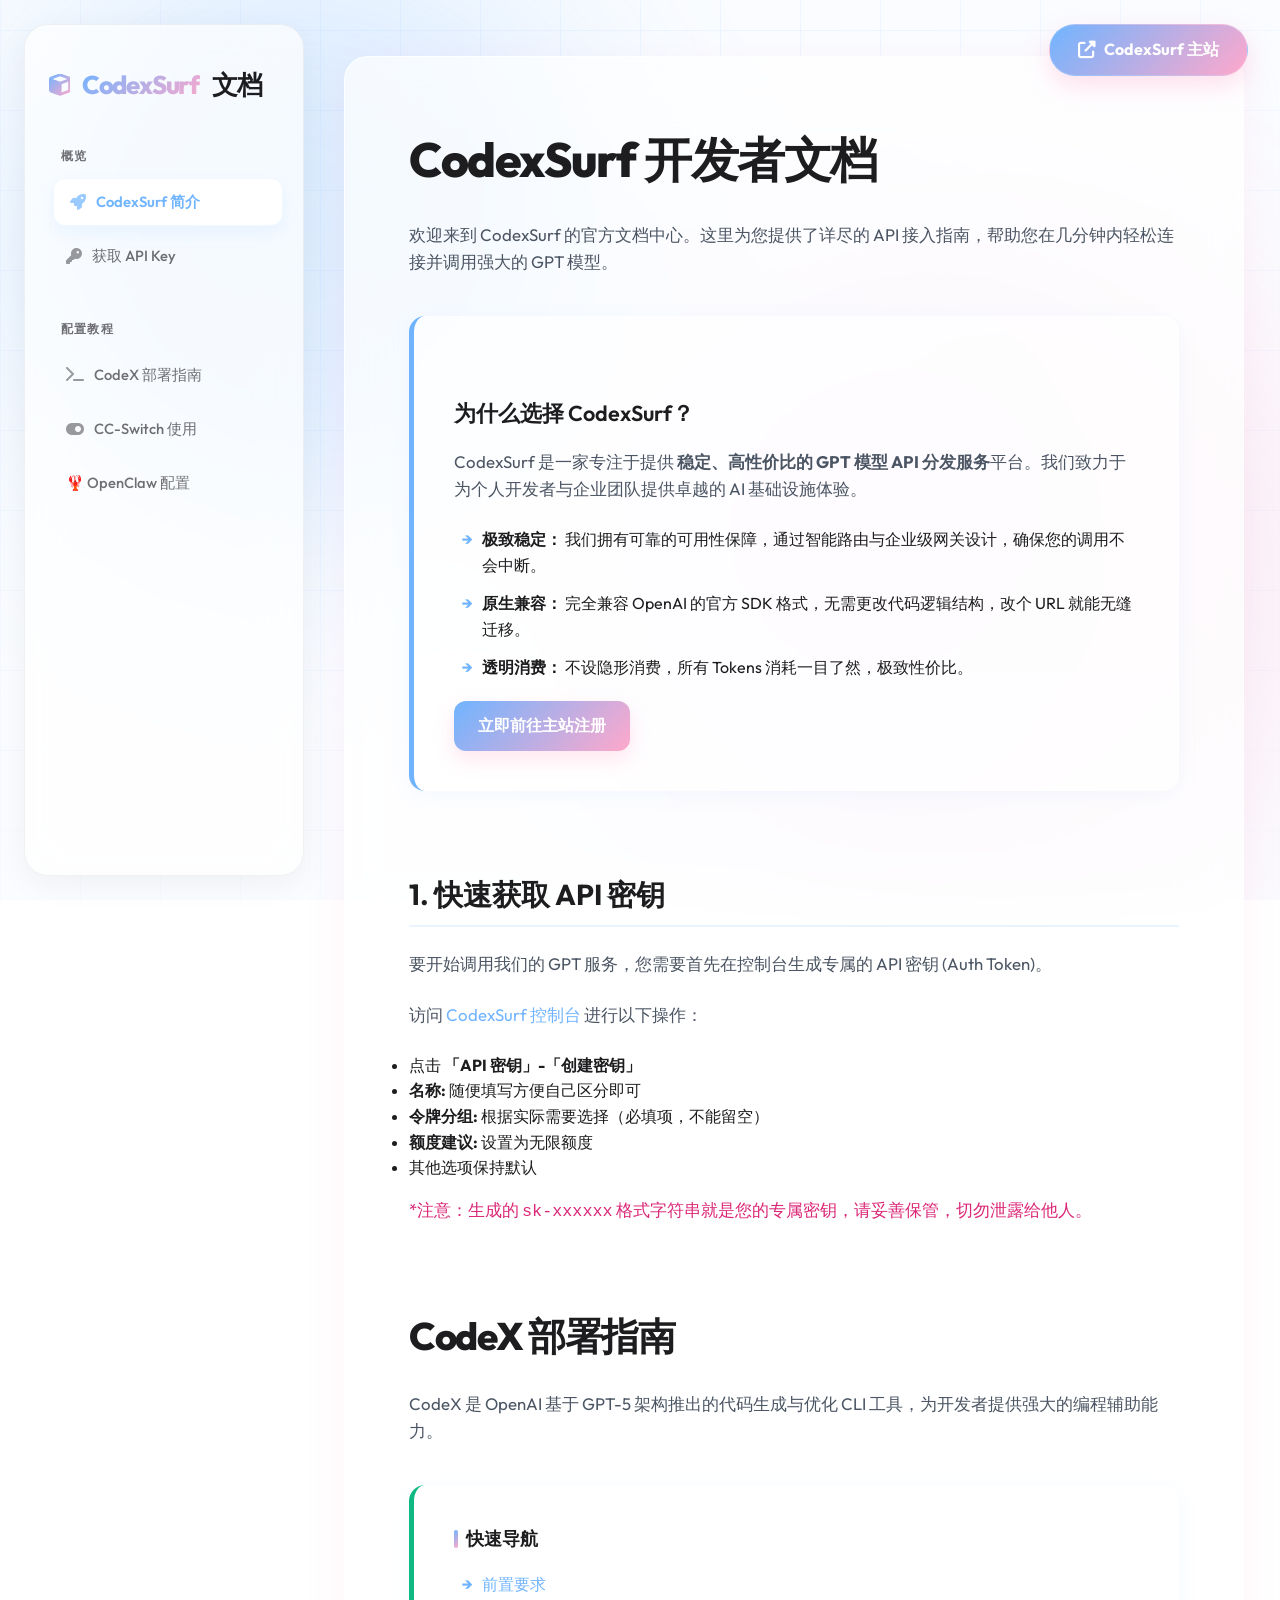
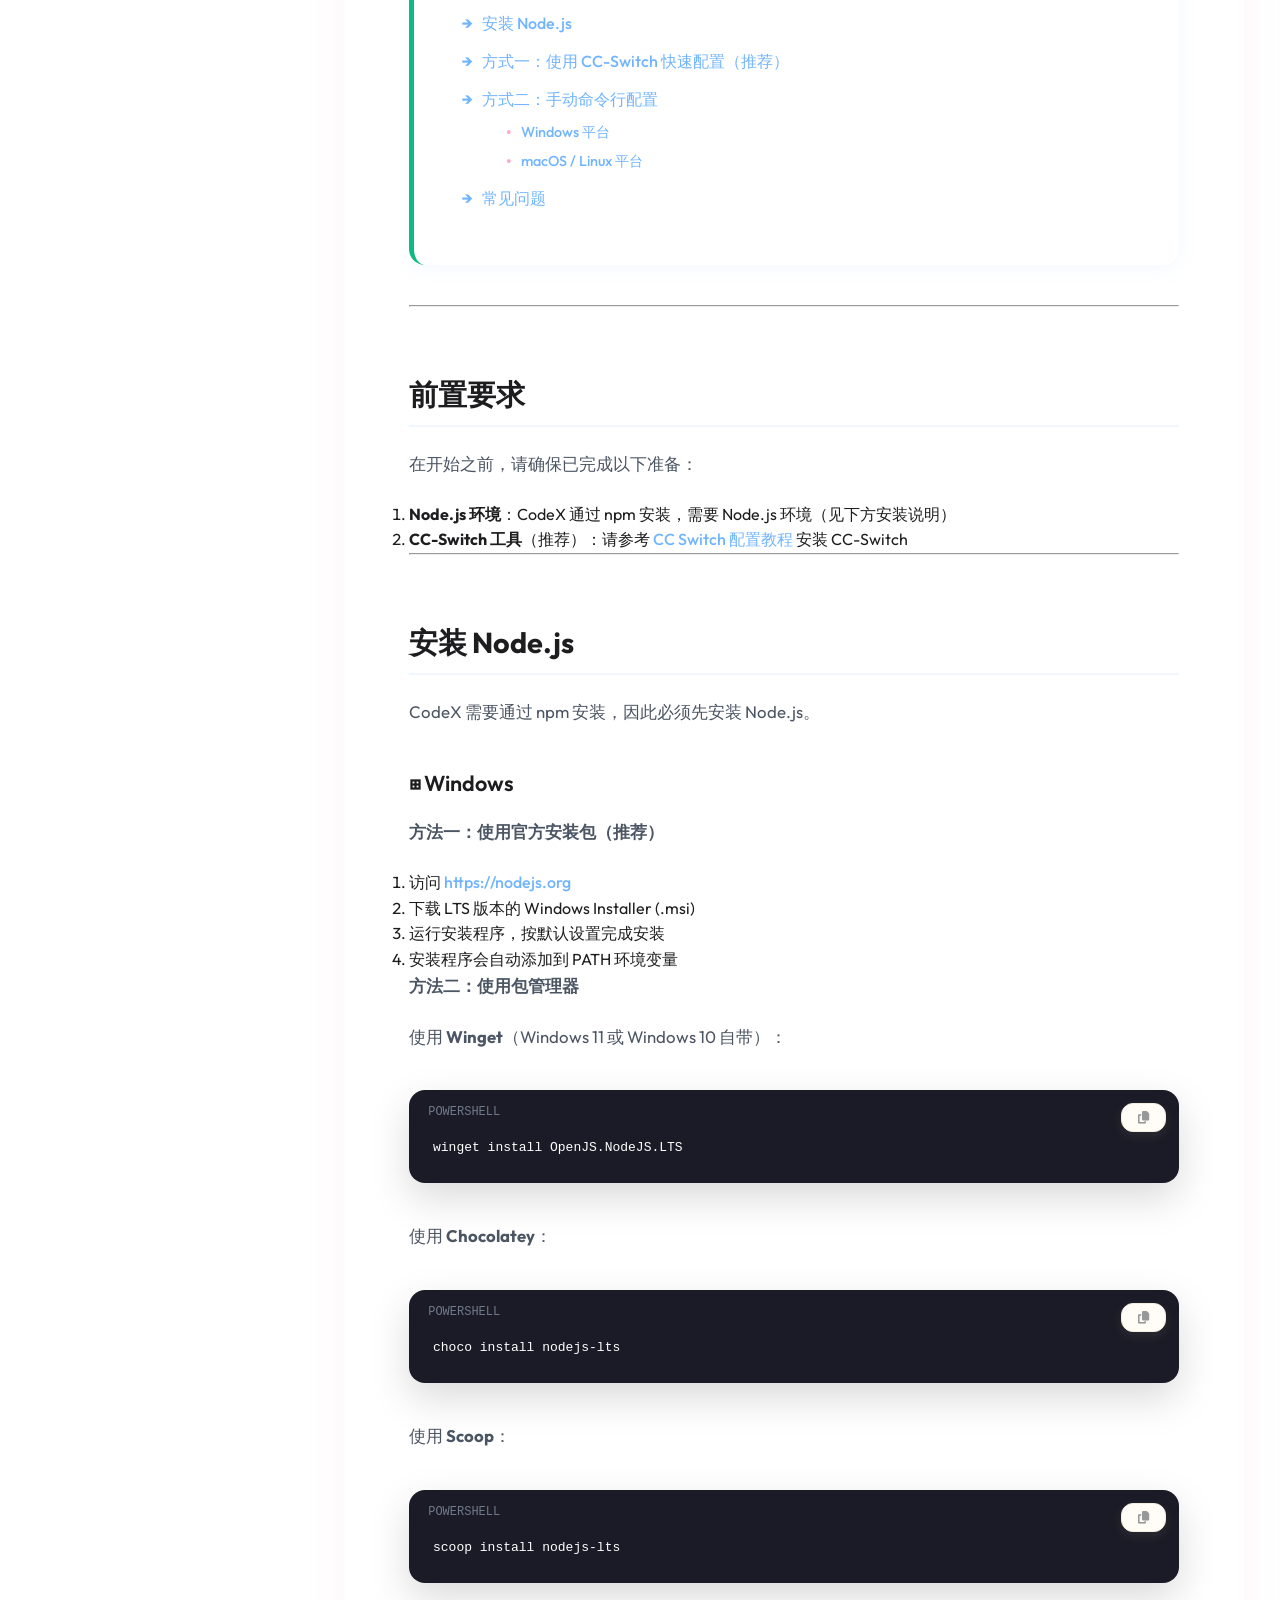
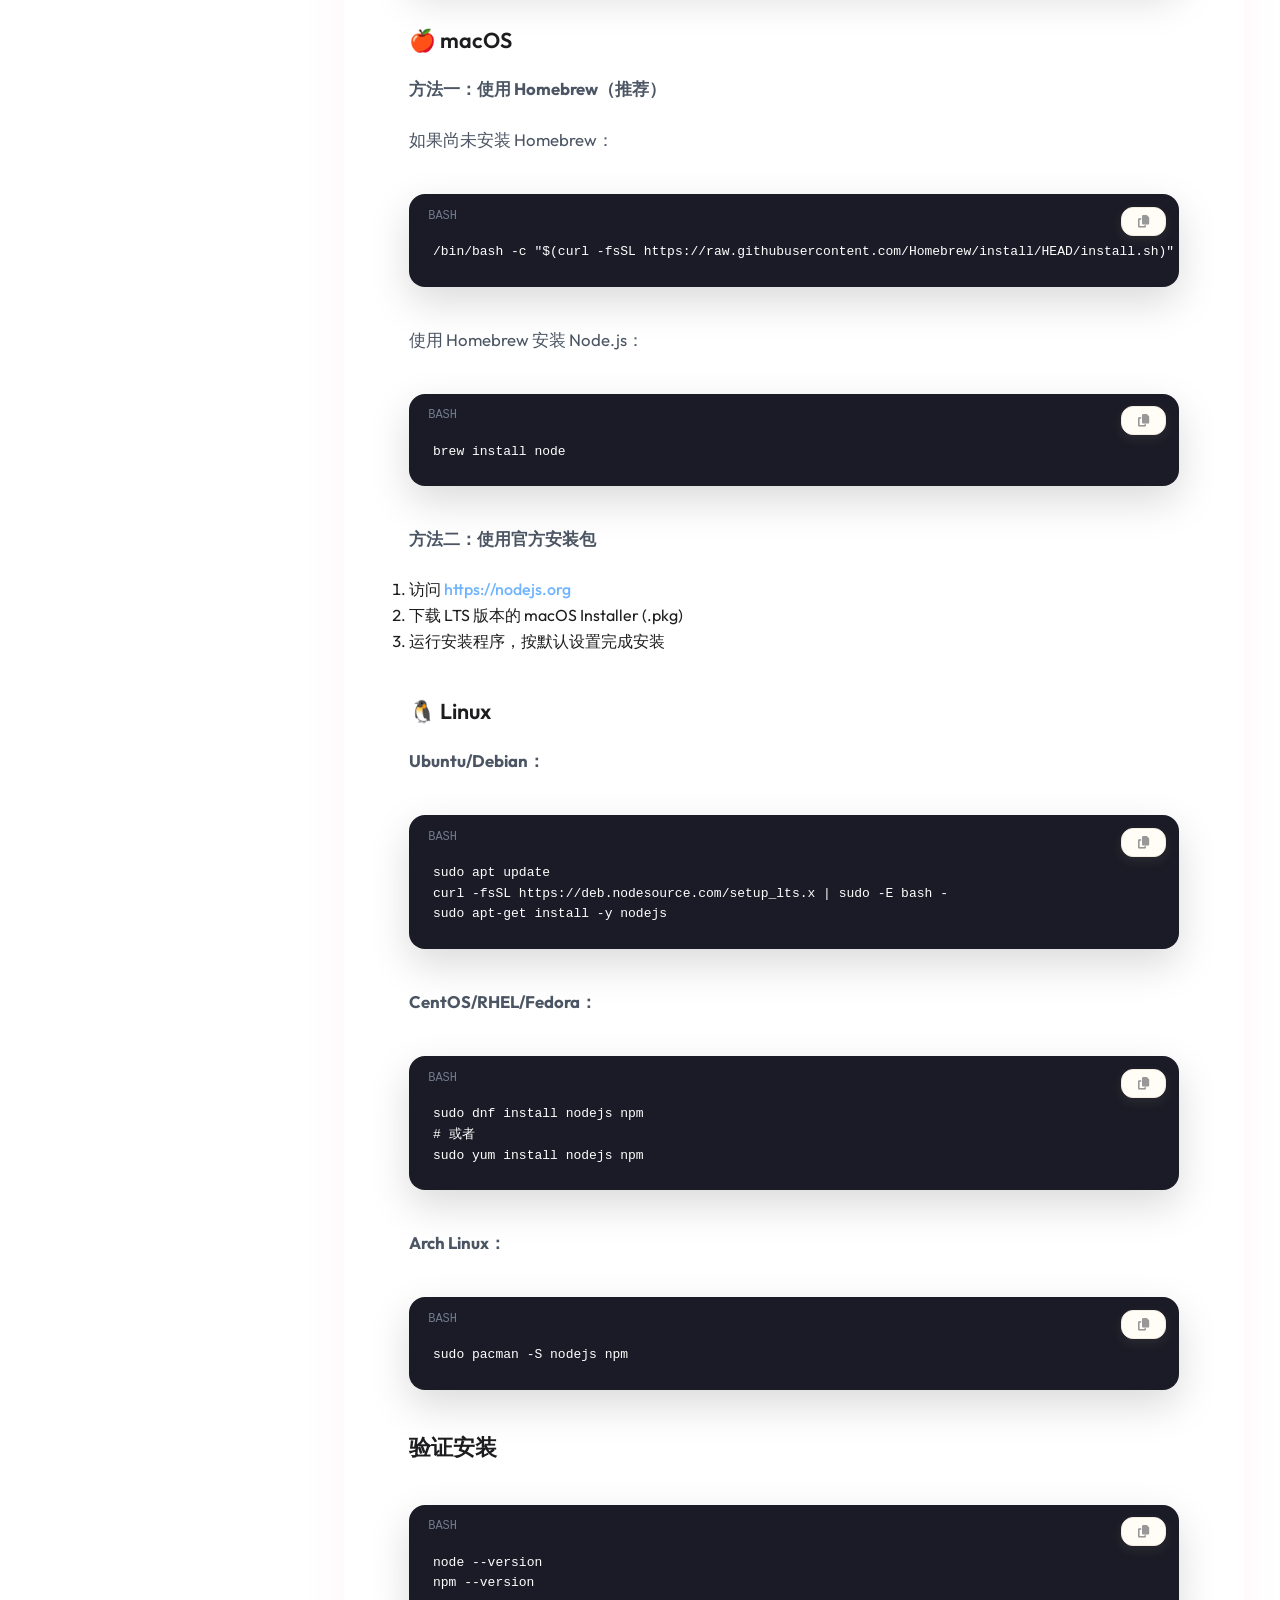
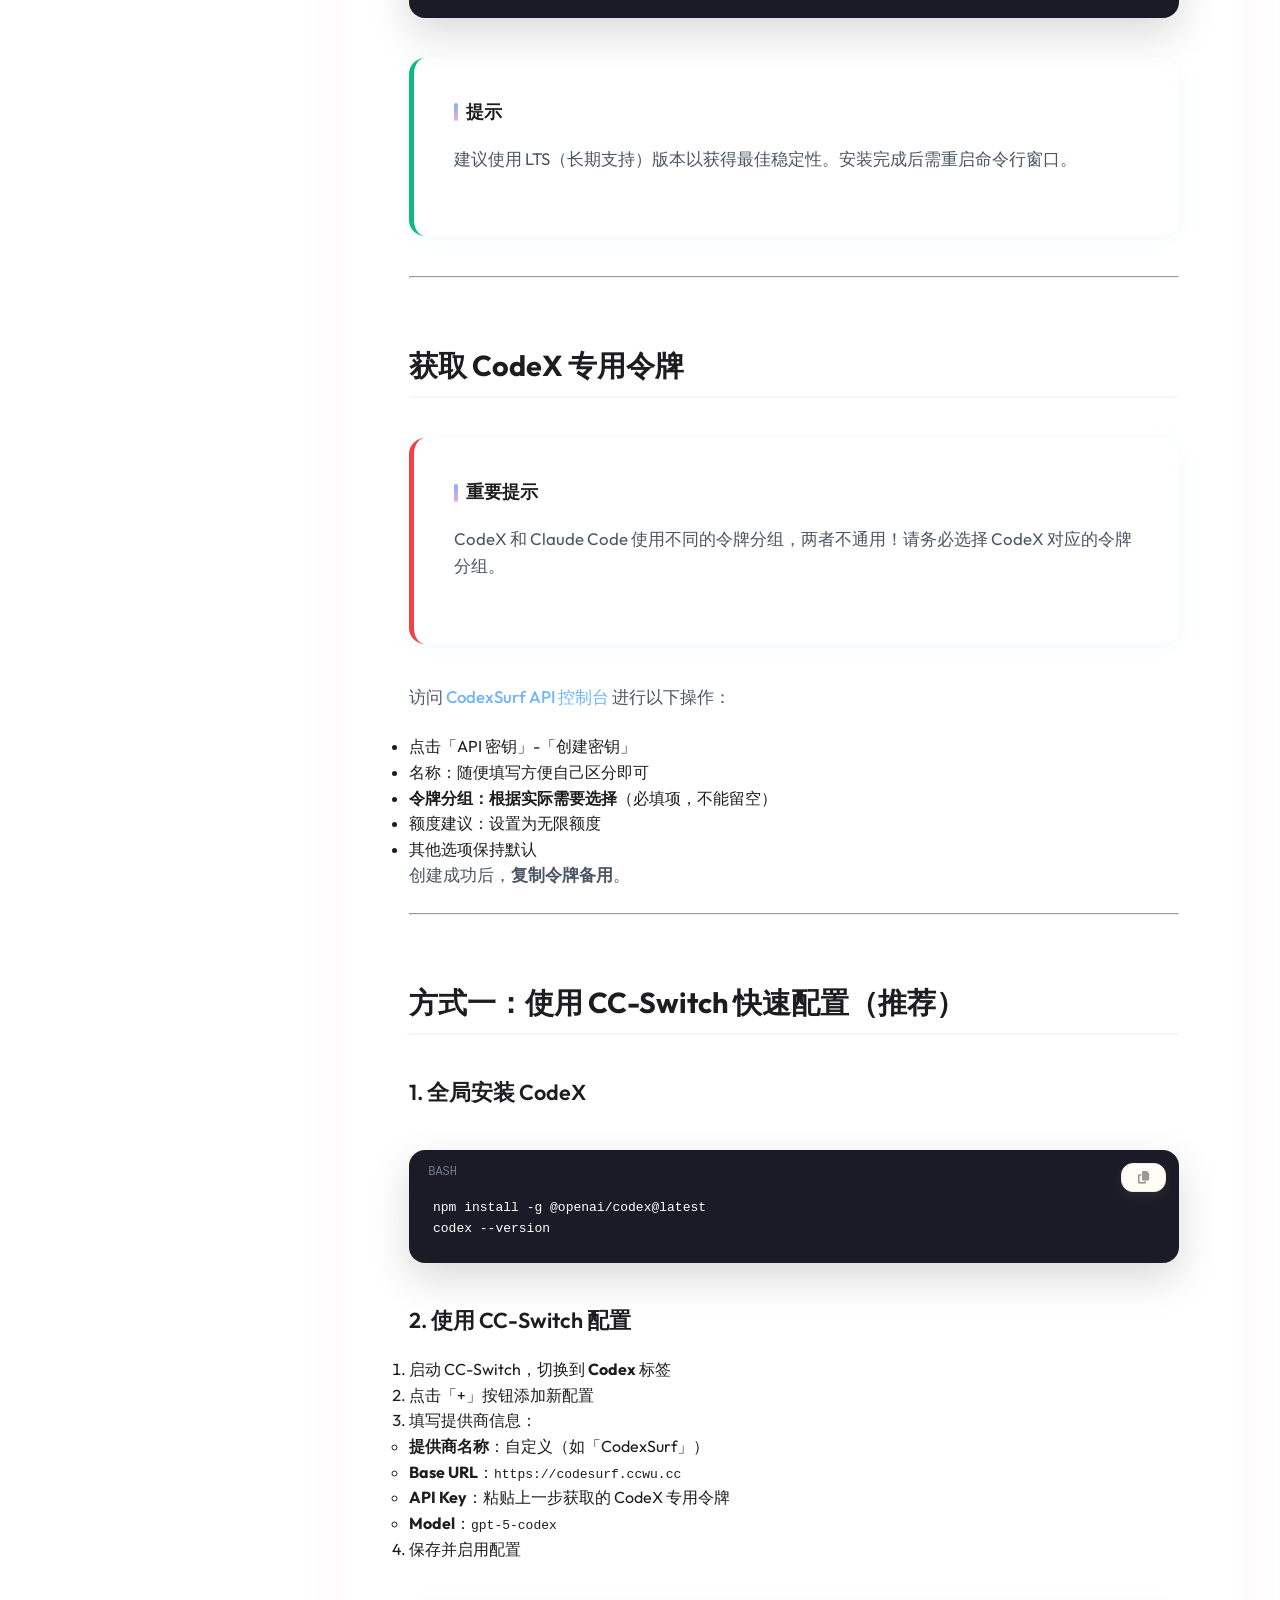
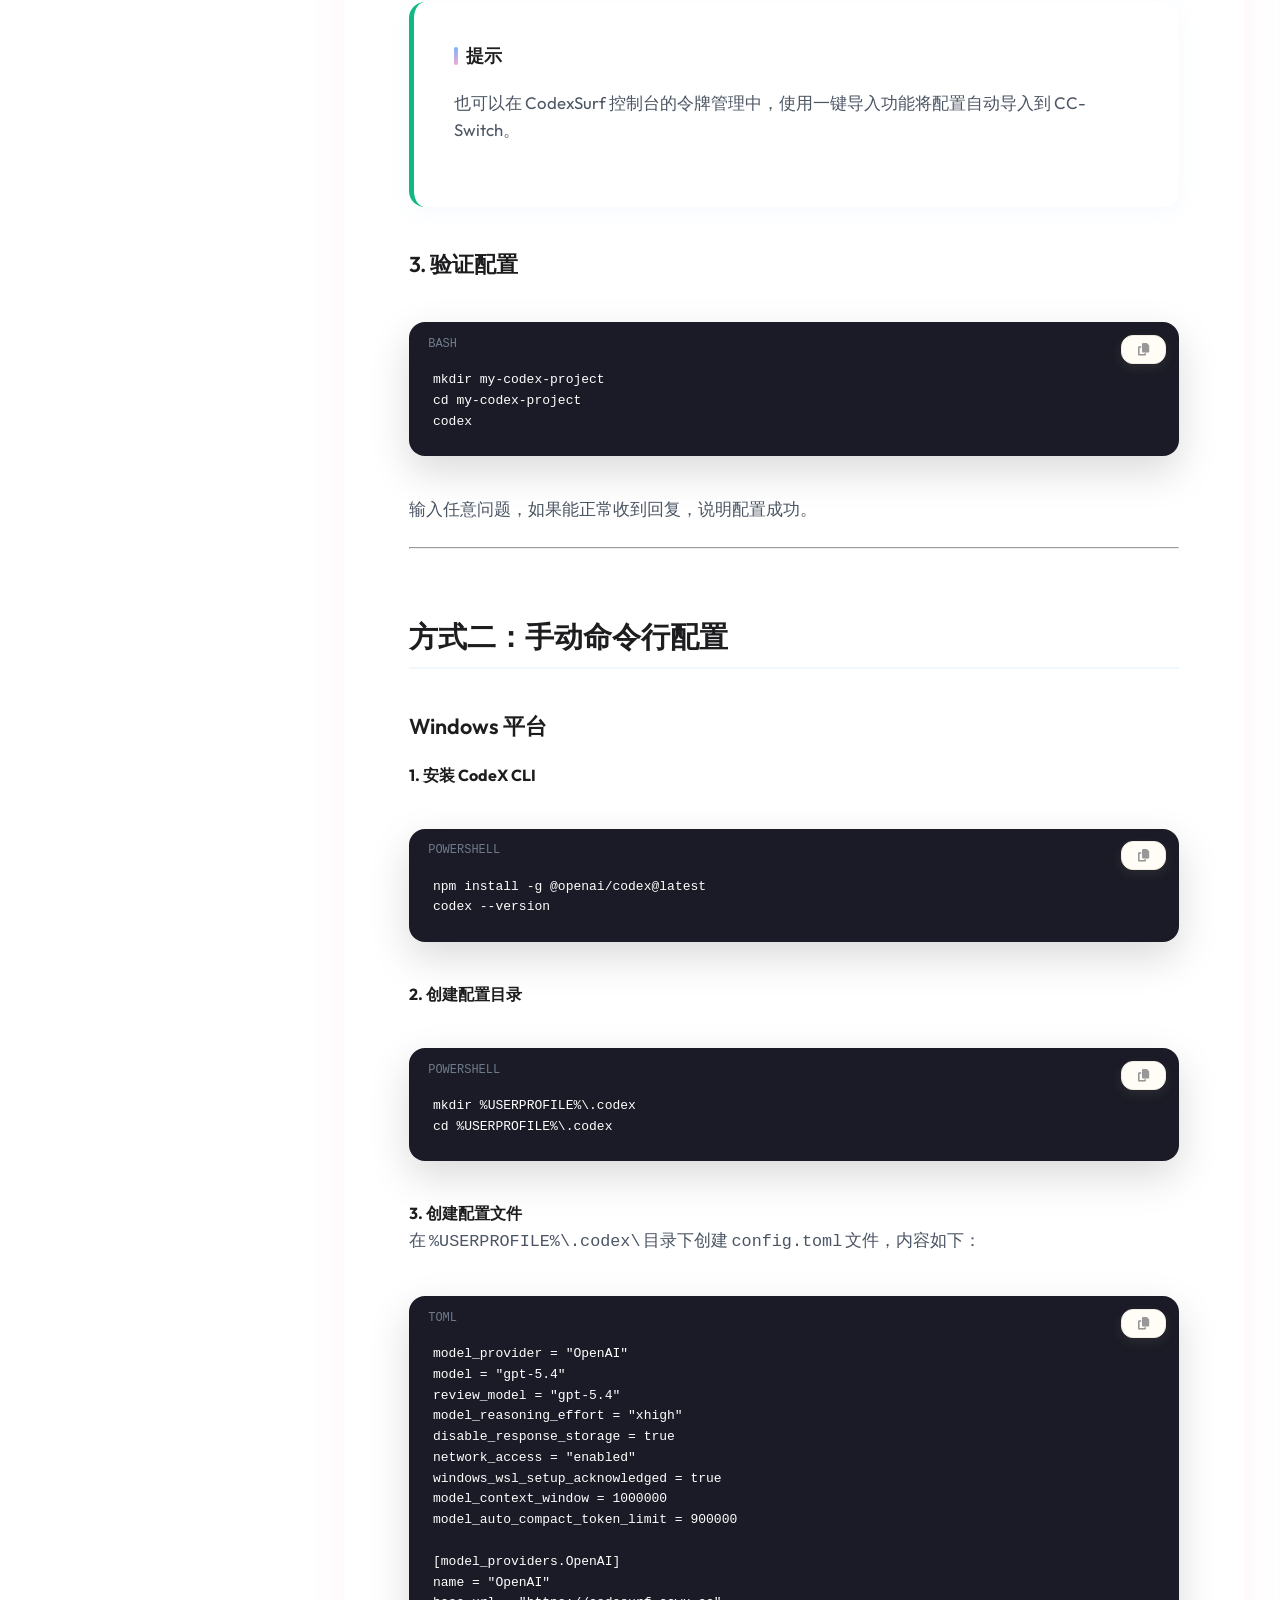
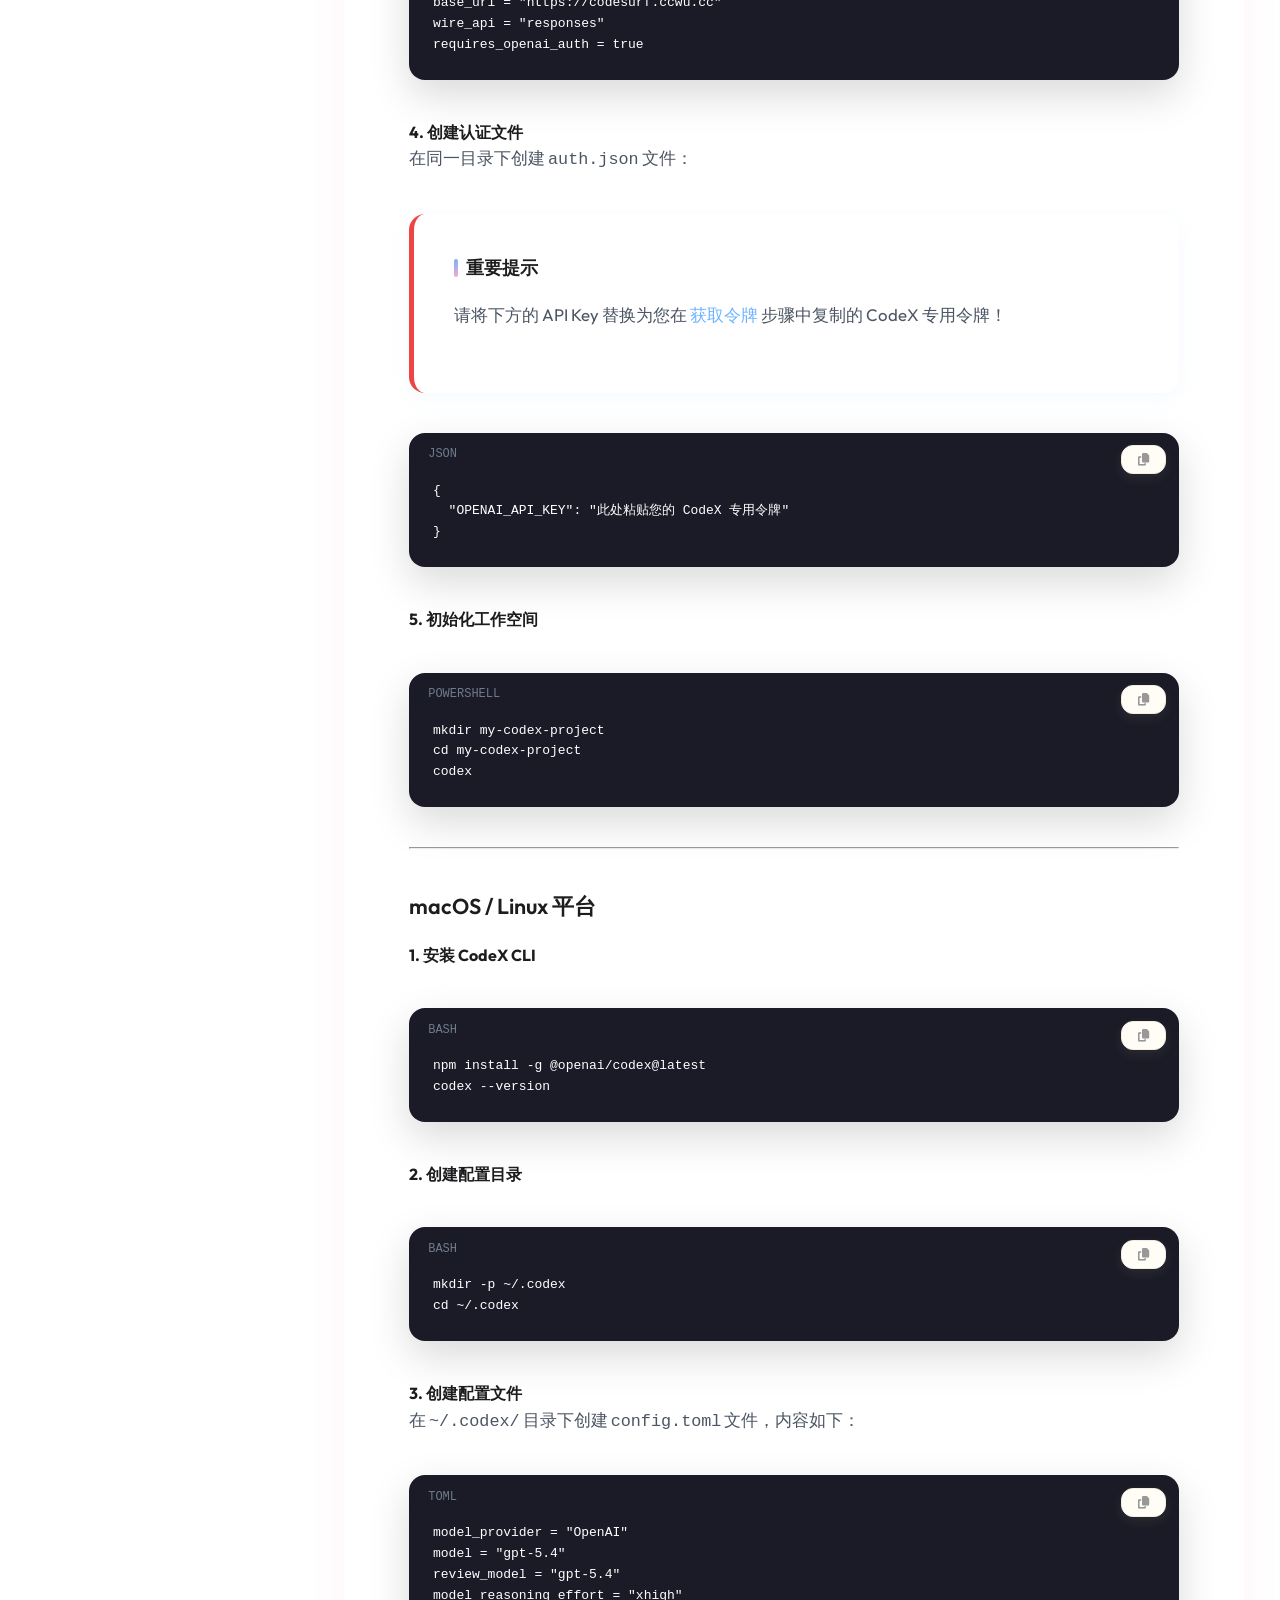
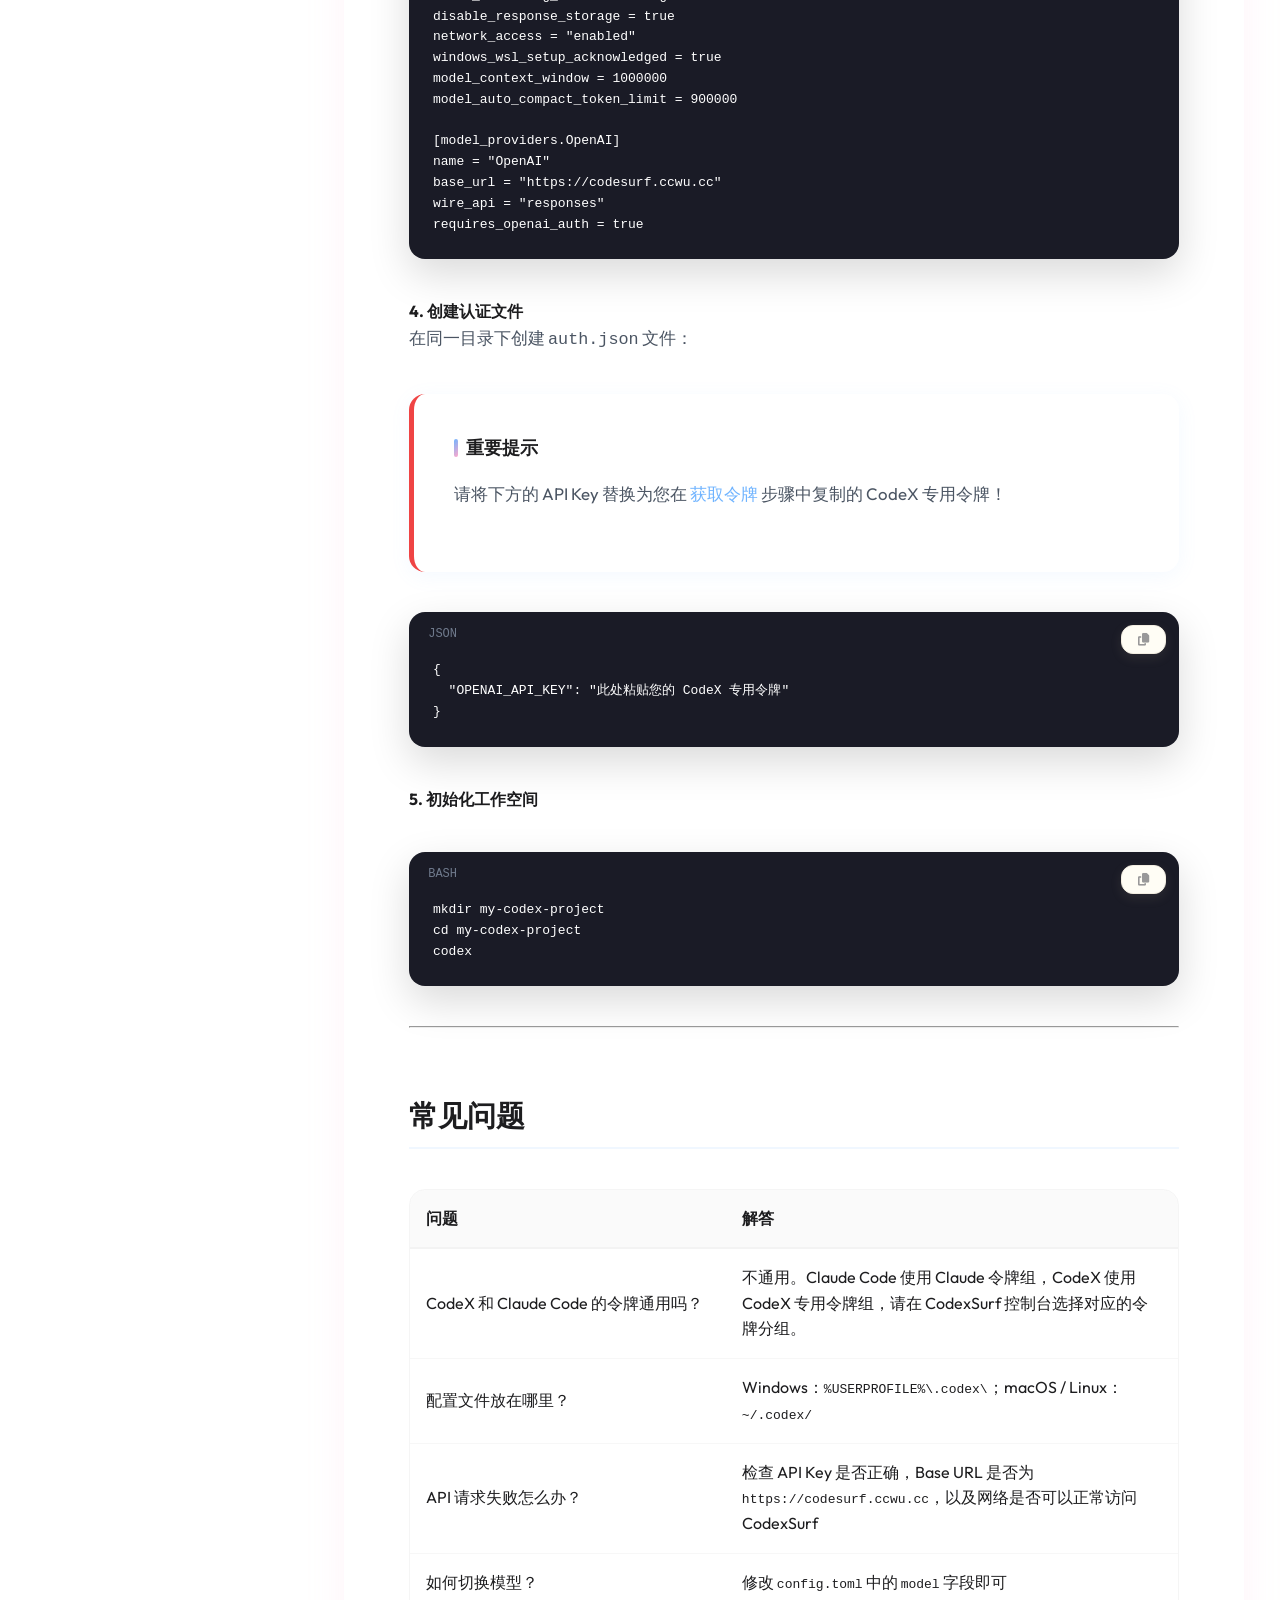
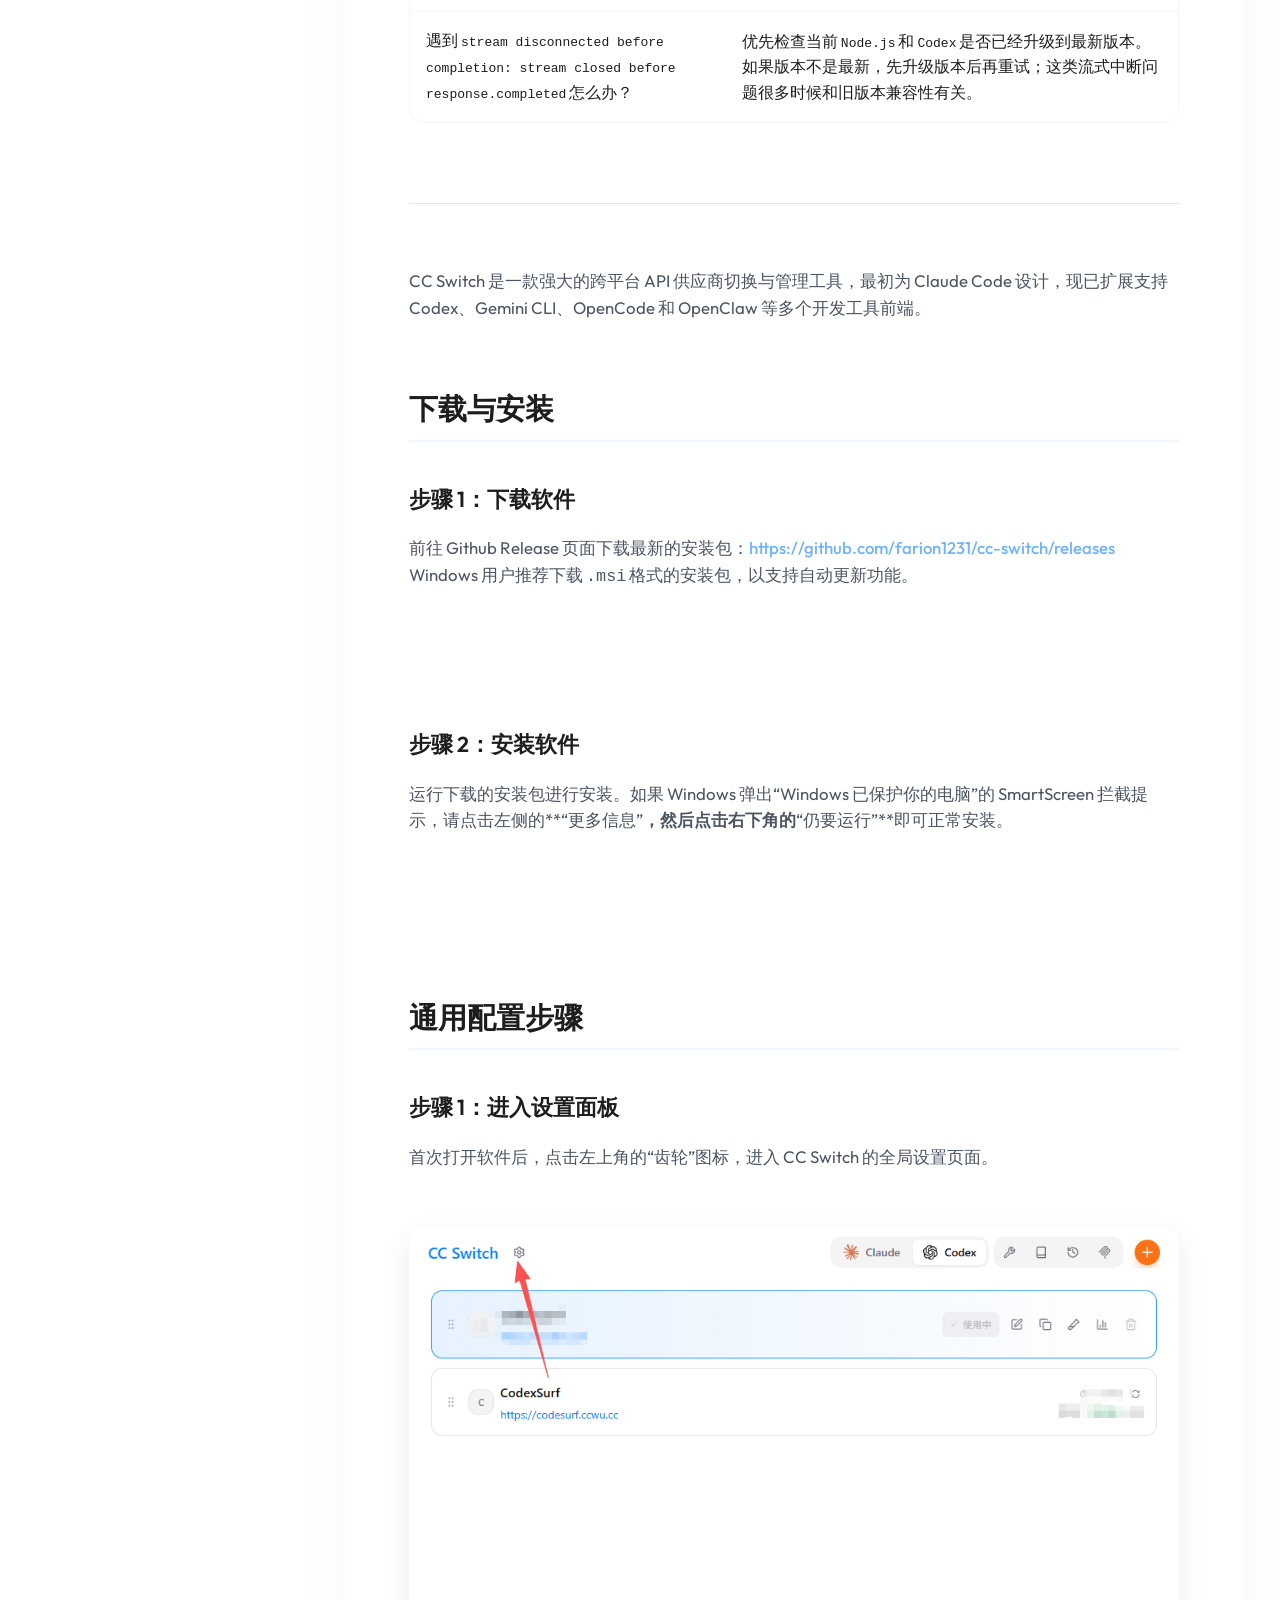
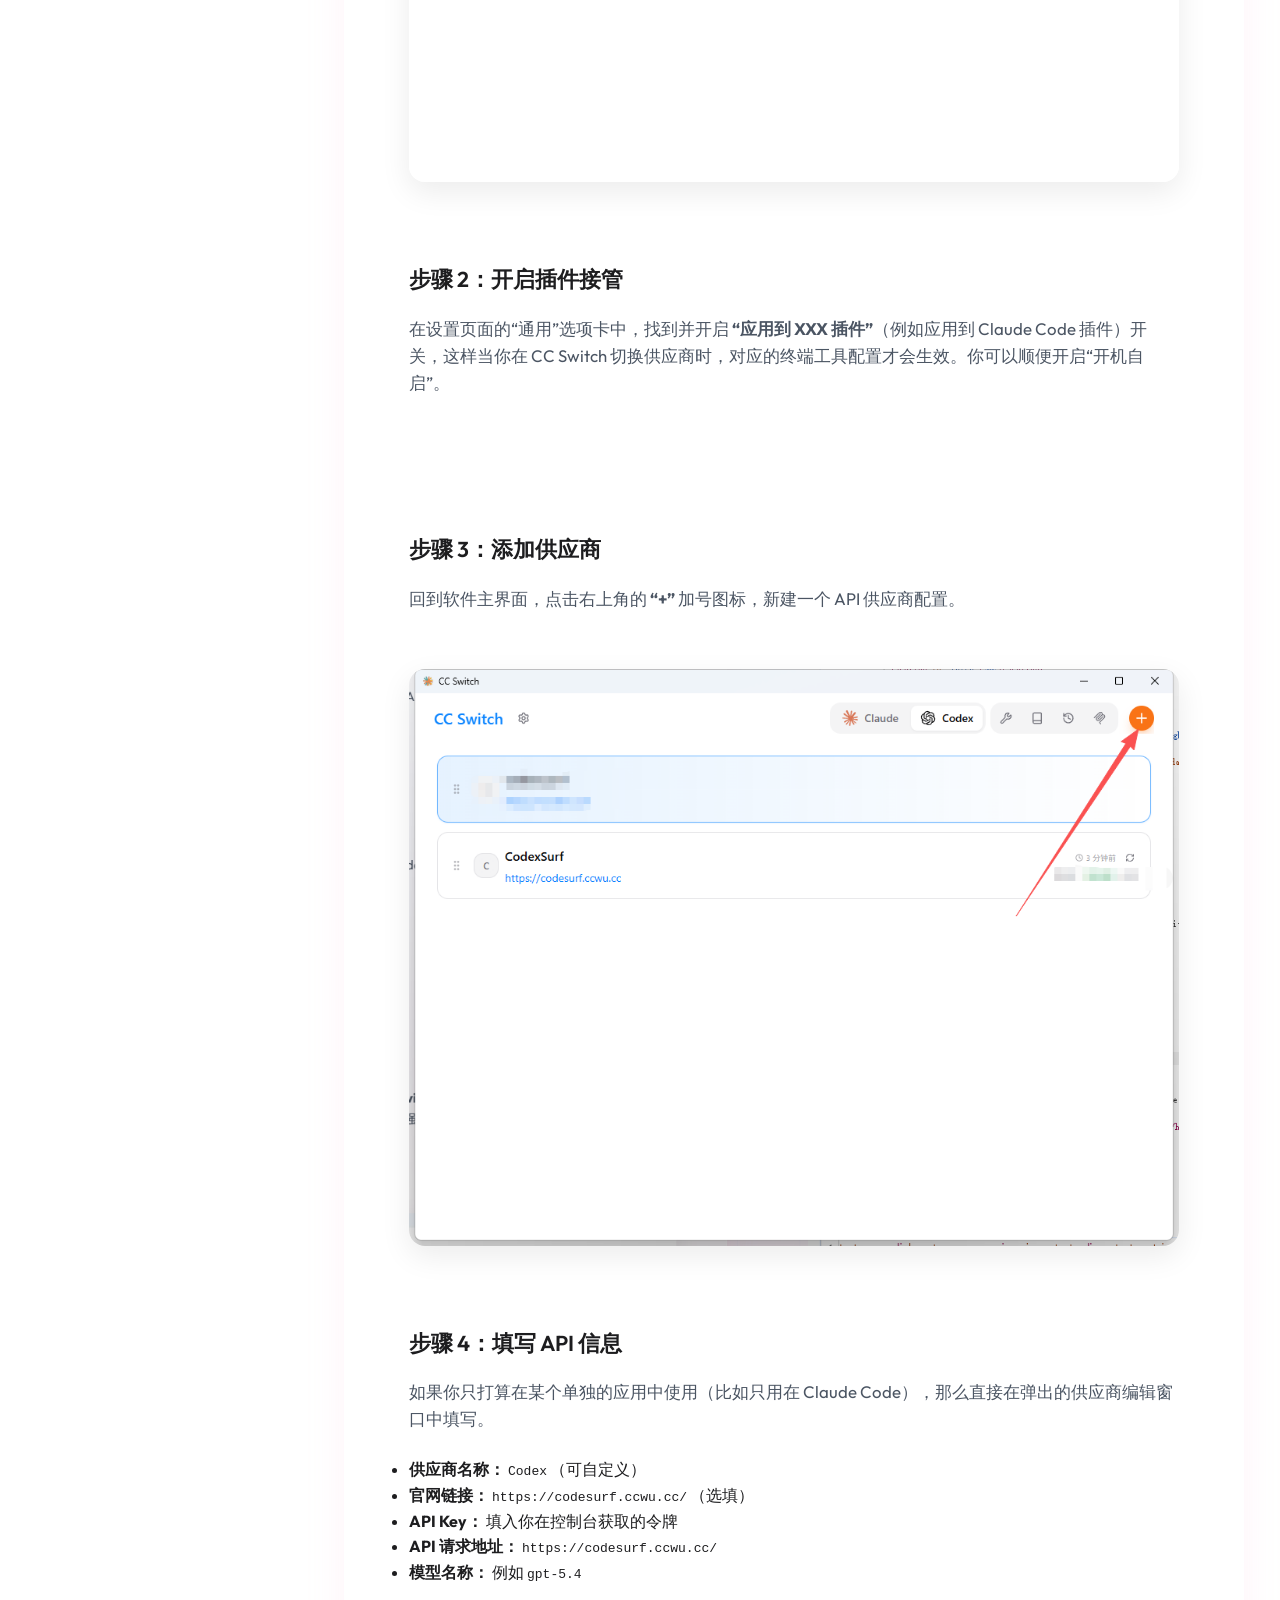
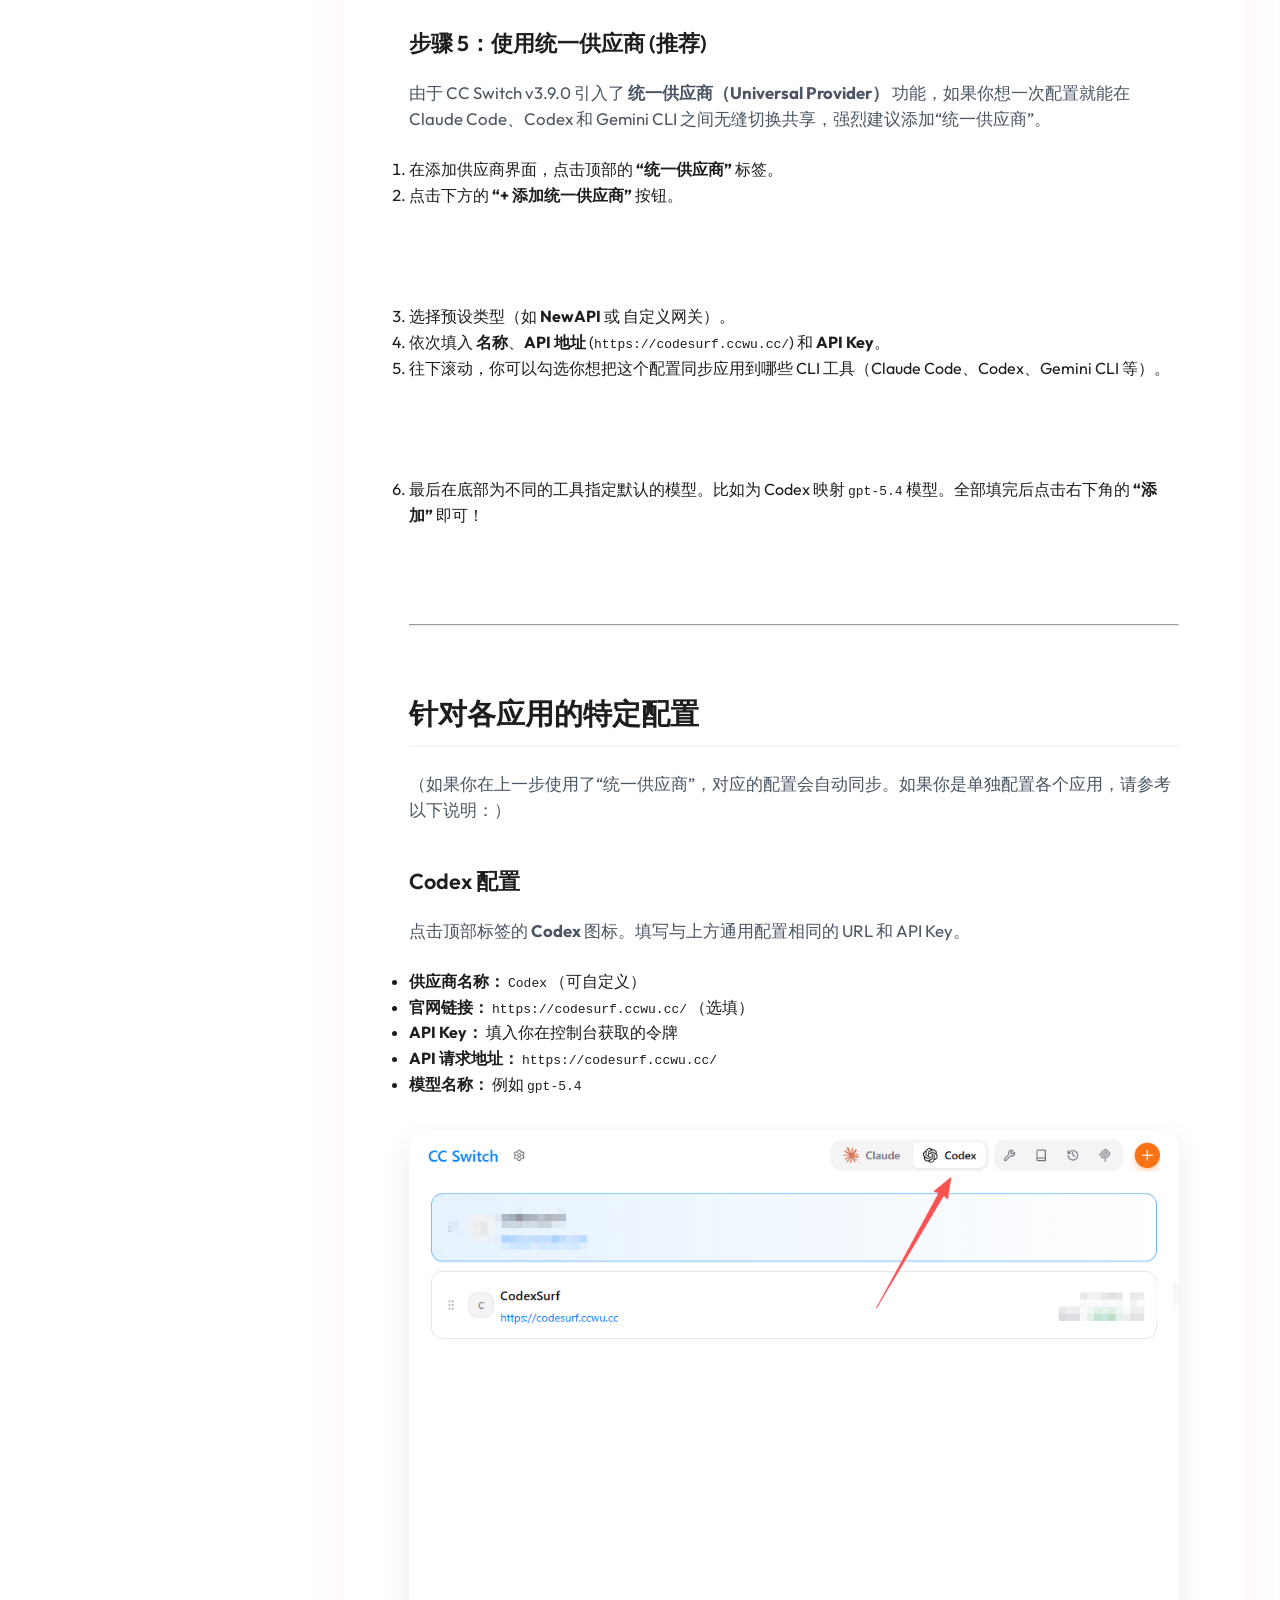
==== Docs/index.html @ fc96ac17 "Move site into Docs folder" ====
<!DOCTYPE html>
<html lang="zh-CN">

<head>
    <meta charset="UTF-8">
    <meta name="viewport" content="width=device-width, initial-scale=1.0">
    <title>CodexSurf 开发文档 - 高效、稳定的 GPT 接口</title>
    <meta name="description" content="CodexSurf 官方使用教程。提供稳定的 GPT 模型 API 分发服务，兼容 OpenAI 格式。">
    <!-- Google Fonts -->
    <link
        href="https://fonts.googleapis.com/css2?family=Outfit:wght@400;500;600;800&family=SF+Pro+Display:wght@400;600&display=swap"
        rel="stylesheet">
    <link rel="stylesheet" href="https://cdnjs.cloudflare.com/ajax/libs/font-awesome/6.4.0/css/all.min.css">
    <style>
        :root {
            --bg-color: #fafcff;
            --text-primary: #1d1d1f;
            --text-secondary: #6e6e73;
            --gradient-start: #70b4ff;
            --gradient-end: #ffa8cb;
            --main-gradient: linear-gradient(135deg, var(--gradient-start), var(--gradient-end));
            --sidebar-width: 280px;
            --glass-bg: rgba(255, 255, 255, 0.7);
            --glass-border: rgba(255, 255, 255, 0.8);
            --shadow-sm: 0 4px 20px rgba(112, 180, 255, 0.08);
            --shadow-md: 0 10px 40px rgba(255, 168, 203, 0.12);
            --accent: var(--gradient-start);
            --border-color: rgba(0, 0, 0, 0.05);
            --code-bg: #1e1e1e;
        }

        * {
            box-sizing: border-box;
            margin: 0;
            padding: 0;
        }

        body,
        html {
            margin: 0;
            padding: 0;
            background: transparent;
            color: var(--text-primary);
            font-family: 'SF Pro Display', 'Outfit', -apple-system, sans-serif;
            line-height: 1.6;
            -webkit-font-smoothing: antialiased;
            overflow-x: hidden;
            min-height: 100vh;
            scroll-behavior: smooth;
        }

        /* Truly Visible Dynamic Background */
        .ambient-bg {
            position: fixed;
            top: 0;
            left: 0;
            width: 100vw;
            height: 100vh;
            z-index: -2;
            background-color: var(--bg-color);
            overflow: hidden;
        }

        .grid-bg {
            position: absolute;
            top: -50%;
            left: -50%;
            width: 200%;
            height: 200%;
            background-image:
                linear-gradient(rgba(112, 180, 255, 0.15) 1.5px, transparent 1.5px),
                linear-gradient(90deg, rgba(112, 180, 255, 0.15) 1.5px, transparent 1.5px);
            background-size: 80px 80px;
            animation: grid-pan 50s linear infinite;
            -webkit-mask-image: radial-gradient(ellipse at center, rgba(0, 0, 0, 1) 0%, rgba(0, 0, 0, 0) 80%);
            mask-image: radial-gradient(ellipse at center, rgba(0, 0, 0, 1) 0%, rgba(0, 0, 0, 0) 80%);
        }

        @keyframes grid-pan {
            0% {
                transform: translateY(0) rotate(0deg);
            }

            100% {
                transform: translateY(80px) rotate(0.5deg);
            }
        }

        .orb {
            position: absolute;
            border-radius: 50%;
            opacity: 0.6;
            filter: blur(100px);
            animation: float-orb 20s infinite ease-in-out alternate;
        }

        .orb-blue {
            top: -5%;
            left: 0;
            width: 600px;
            height: 600px;
            background: rgba(112, 180, 255, 0.4);
            animation-duration: 25s;
        }

        .orb-pink {
            bottom: -5%;
            right: -5%;
            width: 700px;
            height: 700px;
            background: rgba(255, 168, 203, 0.4);
            animation-delay: -5s;
            animation-duration: 35s;
        }

        .orb-purple {
            top: 35%;
            right: 15%;
            width: 500px;
            height: 500px;
            background: rgba(164, 132, 255, 0.25);
            animation-delay: -10s;
            animation-duration: 22s;
        }

        @keyframes float-orb {
            0% {
                transform: translate(0, 0) scale(1) rotate(0deg);
            }

            33% {
                transform: translate(60px, -40px) scale(1.1) rotate(5deg);
            }

            66% {
                transform: translate(-30px, 40px) scale(0.9) rotate(-5deg);
            }

            100% {
                transform: translate(0, 0) scale(1) rotate(0deg);
            }
        }

        .ambient-overlay {
            position: absolute;
            top: 0;
            left: 0;
            width: 100%;
            height: 100%;
            background: linear-gradient(180deg, rgba(250, 252, 255, 0) 0%, rgba(250, 252, 255, 0.5) 100%);
            pointer-events: none;
        }

        /* Layout */
        .content-wrap {
            position: relative;
            z-index: 1;
            display: flex;
            justify-content: center;
            width: 100%;
        }

        .layout-wrapper {
            display: flex;
            width: 100%;
            max-width: 1440px;
            margin: 0 auto;
            align-items: flex-start;
        }

        .sidebar {
            width: var(--sidebar-width);
            height: calc(100vh - 3rem);
            position: fixed;
            top: 1.5rem;
            left: calc(50% - 720px + 1.5rem);
            background: rgba(255, 255, 255, 0.7);
            backdrop-filter: blur(20px);
            -webkit-backdrop-filter: blur(20px);
            border: 1px solid var(--border-color);
            border-radius: 24px;
            padding: 2.5rem 1.5rem;
            overflow-y: auto;
            z-index: 1000;
            display: flex;
            flex-direction: column;
            transition: all 0.3s ease;
            box-shadow: 0 8px 32px rgba(0, 0, 0, 0.05);
        }

        @media (max-width: 1470px) {
            .sidebar {
                left: 1.5rem;
            }
        }

        .main-content {
            flex: 1;
            padding: 3.5rem 4rem;
            display: flex;
            justify-content: center;
            margin-left: var(--sidebar-width);
            transition: margin 0.3s ease;
        }

        @media (max-width: 968px) {
            .sidebar {
                transform: translateX(-110%);
                left: 1.5rem;
            }

            .main-content {
                margin-left: 0;
                padding: 2rem 1rem;
            }

            .content-container {
                padding: 2.5rem 1.5rem;
            }
        }

        .logo {
            font-size: 1.6rem; font-weight: 800; color: var(--text-primary);
            text-decoration: none; margin-bottom: 2.5rem; display: flex; align-items: center; gap: 12px;
            letter-spacing: -1.2px; transition: transform 0.3s;
        }
        .logo:hover { transform: scale(1.02); }
        .logo i { font-size: 1.4rem; background: var(--main-gradient); -webkit-background-clip: text; background-clip: text; -webkit-text-fill-color: transparent; }
        .logo span { background: var(--main-gradient); -webkit-background-clip: text; background-clip: text; -webkit-text-fill-color: transparent; font-weight: 800; }

        .nav-group {
            margin-bottom: 2rem;
        }

        .nav-group-title {
            font-size: 0.75rem;
            text-transform: uppercase;
            letter-spacing: 0.1em;
            color: var(--text-secondary);
            font-weight: 700;
            margin-bottom: 0.8rem;
            padding-left: 0.75rem;
        }

        .nav-link { 
            display: flex; align-items: center; gap: 10px; padding: 0.7rem 1rem; color: var(--text-secondary); text-decoration: none; 
            border-radius: 12px; font-size: 0.92rem; font-weight: 500; transition: all 0.25s cubic-bezier(0.4, 0, 0.2, 1); margin-bottom: 0.4rem;
            border: 1px solid transparent;
        }
        .nav-link:hover { background: rgba(112, 180, 255, 0.08); color: var(--gradient-start); transform: translateX(4px); }
        .nav-link.active { 
            background: #fff; color: var(--gradient-start); font-weight: 600; 
            box-shadow: 0 8px 16px rgba(112, 180, 255, 0.1); 
            border-color: rgba(112, 180, 255, 0.1);
            transform: translateX(4px);
        }
        .nav-link i { font-size: 1rem; opacity: 0.7; transition: transform 0.3s; }
        .nav-link:hover i { transform: scale(1.2); opacity: 1; }

        .main-content {
            flex: 1;
            padding: 3.5rem 4rem;
            display: flex;
            justify-content: center;
        }

        .content-container {
            width: 100%;
            max-width: 900px;
            background: rgba(255, 255, 255, 0.7);
            backdrop-filter: blur(30px);
            -webkit-backdrop-filter: blur(30px);
            border: 1px solid rgba(255, 255, 255, 0.8);
            border-radius: 24px;
            padding: 4rem;
            box-shadow: var(--shadow-md);
        }

        section {
            margin-bottom: 5rem;
            scroll-margin-top: 2rem;
        }

        h1 {
            font-size: 3rem;
            font-weight: 800;
            margin-bottom: 1.5rem;
            letter-spacing: -1.5px;
        }

        h2 {
            font-size: 1.8rem;
            font-weight: 700;
            margin-bottom: 1.5rem;
            margin-top: 4rem;
            padding-bottom: 0.5rem;
            border-bottom: 2px solid rgba(112, 180, 255, 0.15);
        }

        h3 {
            font-size: 1.35rem;
            font-weight: 600;
            margin-top: 2.5rem;
            margin-bottom: 1.2rem;
        }

        p {
            margin-bottom: 1.5rem;
            font-size: 1.05rem;
            color: #4b5563;
        }

        .btn-primary {
            display: inline-flex;
            align-items: center;
            gap: 8px;
            padding: 12px 24px;
            background: var(--main-gradient);
            color: white;
            border-radius: 12px;
            font-weight: 600;
            text-decoration: none;
            transition: all 0.3s;
            box-shadow: 0 8px 20px rgba(255, 168, 203, 0.3);
        }

        .btn-primary:hover {
            transform: translateY(-3px);
            box-shadow: 0 12px 25px rgba(112, 180, 255, 0.4);
        }

        .conversion-box {
            background: rgba(255, 255, 255, 0.6);
            border-left: 5px solid var(--gradient-start);
            padding: 2.5rem;
            border-radius: 16px;
            margin: 2.5rem 0;
            box-shadow: var(--shadow-sm);
        }

        .floating-btn {
            position: fixed; top: 1.5rem; right: 2rem; z-index: 1000; padding: 12px 28px;
            background: var(--main-gradient); color: white; border-radius: 30px;
            font-weight: 700; text-decoration: none; box-shadow: 0 10px 25px rgba(255, 168, 203, 0.35);
            transition: all 0.4s cubic-bezier(0.175, 0.885, 0.32, 1.275);
            display: flex; align-items: center; gap: 8px;
            border: 1px solid rgba(255,255,255,0.2);
        }
        .floating-btn:hover { transform: translateY(-5px) scale(1.05); box-shadow: 0 15px 35px rgba(112, 180, 255, 0.45); }
        .floating-btn i { font-size: 1.1rem; }

        /* Custom Scrollbar */
        .sidebar::-webkit-scrollbar { width: 6px; }
        .sidebar::-webkit-scrollbar-track { background: transparent; }
        .sidebar::-webkit-scrollbar-thumb { background: rgba(0,0,0,0.05); border-radius: 20px; }
        .sidebar:hover::-webkit-scrollbar-thumb { background: rgba(0,0,0,0.1); }

        /* Document-Specific Enhancements */
        .vp-doc h1 {
            font-size: 2.4rem;
            letter-spacing: -1.5px;
        }

        .vp-doc h2 {
            border-bottom: 2px solid rgba(112, 180, 255, 0.1);
            margin-top: 4rem;
        }

        .vp-doc img {
            max-width: 100%;
            border-radius: 16px;
            box-shadow: 0 10px 30px rgba(0, 0, 0, 0.08);
            margin: 2rem 0;
        }

        .vp-doc div[class*="language-"] {
            position: relative;
            background: #1a1b26;
            border-radius: 16px;
            margin: 2.5rem 0;
            overflow: hidden;
            box-shadow: 0 15px 40px rgba(0, 0, 0, 0.15);
        }

        .vp-doc div[class*="language-"] pre {
            background: transparent;
            padding: 3rem 1.5rem 1.5rem;
            overflow-x: auto;
            color: #fff;
        }

        .vp-doc .lang {
            position: absolute;
            top: 0.8rem;
            left: 1.2rem;
            font-size: 0.75rem;
            color: #94a3b8;
            font-family: monospace;
            text-transform: uppercase;
            z-index: 2;
            opacity: 0.7;
        }

        .copy { 
            position: absolute; top: 0.8rem; right: 0.8rem; 
            background: #fffdf5; 
            border: 1px solid #f2ede1; 
            color: var(--text-secondary); padding: 7px 16px; border-radius: 12px; 
            cursor: pointer; font-size: 0.8rem; font-weight: 600;
            transition: all 0.4s cubic-bezier(0.23, 1, 0.32, 1); 
            z-index: 10; display: flex; align-items: center; gap: 6px;
            box-shadow: 0 4px 12px rgba(183, 166, 143, 0.12);
        }
        .copy:hover { 
            background: #fff; 
            border-color: var(--gradient-start); 
            color: var(--gradient-start);
            transform: translateY(-2px); 
            box-shadow: 0 6px 16px rgba(112, 180, 255, 0.15);
        }
        .copy::after { content: '\f0c5'; font-family: 'Font Awesome 6 Free'; font-weight: 900; opacity: 0.7; }
        .copy:hover::after { opacity: 1; }
        
        .copy.copied { 
            background: var(--main-gradient); 
            border-color: transparent; 
            color: #fff; 
            padding-right: 18px; 
            box-shadow: 0 8px 20px rgba(255, 168, 203, 0.3);
        }
        .copy.copied::after { content: '\f00c'; opacity: 1; }
        .copy.copied::before { content: '已复制'; position: relative; }

        .vp-doc table {
            width: 100%;
            border-collapse: separate;
            border-spacing: 0;
            margin: 2.5rem 0;
            border: 1px solid rgba(0, 0, 0, 0.04);
            border-radius: 16px;
            overflow: hidden;
        }

        .vp-doc th {
            background: rgba(0, 0, 0, 0.02);
            padding: 1rem;
            text-align: left;
            font-weight: 700;
            border-bottom: 2px solid rgba(0, 0, 0, 0.03);
        }

        .vp-doc td {
            padding: 1rem;
            border-bottom: 1px solid rgba(0, 0, 0, 0.03);
        }

        .vp-doc tr:last-child td {
            border-bottom: none;
        }

        /* Link Aesthetics */
        a {
            color: var(--gradient-start);
            text-decoration: none;
            transition: all 0.2s;
        }

        a:hover {
            color: var(--gradient-end);
        }

        .vp-doc a,
        .conversion-box a:not(.btn-primary) {
            color: var(--gradient-start);
            font-weight: 500;
            position: relative;
            padding-bottom: 2px;
            background: linear-gradient(to right, var(--gradient-start), var(--gradient-end)) no-repeat bottom left;
            background-size: 0 2px;
            transition: background-size 0.3s;
        }

        .vp-doc a:hover,
        .conversion-box a:hover:not(.btn-primary) {
            background-size: 100% 2px;
            color: var(--gradient-start);
        }

        /* Quick Nav Styling */
        .conversion-box ul {
            list-style: none;
            padding-left: 0.5rem;
        }

        .conversion-box ul li {
            margin-bottom: 0.8rem;
            position: relative;
            padding-left: 20px;
        }

        .conversion-box ul li::before {
            content: "→";
            color: var(--gradient-start);
            font-weight: bold;
            position: absolute;
            left: 0;
        }

        /* Nested List Styling */
        .conversion-box ul ul {
            padding-left: 1.5rem;
            margin-top: 0.5rem;
        }

        .conversion-box ul ul li {
            font-size: 0.9rem;
            margin-bottom: 0.4rem;
            padding-left: 15px;
        }

        .conversion-box ul ul li::before {
            content: "•";
            color: var(--gradient-end);
            font-size: 1rem;
            top: -1px;
        }

        .conversion-box h4 {
            font-size: 1.1rem;
            font-weight: 700;
            color: var(--text-primary);
            margin-bottom: 1.2rem;
            display: flex;
            align-items: center;
            gap: 8px;
        }

        .conversion-box h4::before {
            content: "";
            display: inline-block;
            width: 4px;
            height: 18px;
            background: var(--main-gradient);
            border-radius: 2px;
        }

        @media (max-width: 968px) {
            h1 {
                font-size: 2.4rem;
            }
        }
    </style>

</head>

<body>
    <!-- Background engine -->
    <div class="ambient-bg">
        <div class="grid-bg"></div>
        <div class="orb orb-blue"></div>
        <div class="orb orb-pink"></div>
        <div class="orb orb-purple"></div>
        <div class="ambient-overlay"></div>
    </div>

    <!-- Layout Wrapper inside content-wrap -->
    <div class="content-wrap">
        <div class="layout-wrapper">

            <a href="https://codesurf.ccwu.cc/" target="_blank" class="floating-btn">
            <i class="fas fa-external-link-alt"></i> CodexSurf 主站
        </a>

            <!-- Sidebar -->
            <aside class="sidebar">
                <a href="#" class="logo">
                    <i class="fas fa-cube"></i> <span>CodexSurf</span> 文档
                </a>

                <div class="nav-group">
                    <div class="nav-group-title">概览</div>
                    <a href="#intro" class="nav-link active"><i class="fas fa-rocket"></i> CodexSurf 简介</a>
                    <a href="#get-started" class="nav-link"><i class="fas fa-key"></i> 获取 API Key</a>
                </div>

                <div class="nav-group">
                    <div class="nav-group-title">配置教程</div>
                    <a href="#codex" class="nav-link"><i class="fas fa-terminal"></i> CodeX 部署指南</a>
                    <a href="#cc-switch" class="nav-link"><i class="fas fa-toggle-on"></i> CC-Switch 使用</a>
                    <a href="#openclaw" class="nav-link">🦞 OpenClaw 配置</a>
                </div>
            </aside>

            <!-- Main Content -->
            <main class="main-content">
                <div class="content-container">

                    <!-- Intro (30% Conversion) -->
                    <section id="intro">
                        <h1>CodexSurf 开发者文档</h1>
                        <p>欢迎来到 CodexSurf 的官方文档中心。这里为您提供了详尽的 API 接入指南，帮助您在几分钟内轻松连接并调用强大的 GPT 模型。</p>

                        <div class="conversion-box">
                            <h3>为什么选择 CodexSurf？</h3>
                            <p>CodexSurf 是一家专注于提供 <strong>稳定、高性价比的 GPT 模型 API 分发服务</strong>平台。我们致力于为个人开发者与企业团队提供卓越的
                                AI
                                基础设施体验。</p>
                            <ul>
                                <li><strong>极致稳定：</strong> 我们拥有可靠的可用性保障，通过智能路由与企业级网关设计，确保您的调用不会中断。</li>
                                <li><strong>原生兼容：</strong> 完全兼容 OpenAI 的官方 SDK 格式，无需更改代码逻辑结构，改个 URL 就能无缝迁移。</li>
                                <li><strong>透明消费：</strong> 不设隐形消费，所有 Tokens 消耗一目了然，极致性价比。</li>
                            </ul>
                            <a href="https://codesurf.ccwu.cc/" target="_blank" class="btn-primary"
                                style="margin-top: 0.5rem;">
                                立即前往主站注册
                            </a>
                        </div>
                    </section>

                    <!-- Quick Start (70% Connection Tutorial) -->
                    <section id="get-started">
                        <h2>1. 快速获取 API 密钥</h2>
                        <p>要开始调用我们的 GPT 服务，您需要首先在控制台生成专属的 API 密钥 (Auth Token)。</p>
                        <p>访问 <a href="https://codesurf.ccwu.cc/" target="_blank">CodexSurf 控制台</a> 进行以下操作：</p>
                        <ul>
                            <li>点击 <strong>「API 密钥」-「创建密钥」</strong></li>
                            <li><strong>名称:</strong> 随便填写方便自己区分即可</li>
                            <li><strong>令牌分组:</strong> 根据实际需要选择（必填项，不能留空）</li>
                            <li><strong>额度建议:</strong> 设置为无限额度</li>
                            <li>其他选项保持默认</li>
                        </ul>
                        <p style="margin-top: 1rem; color: #db2777;">*注意：生成的 <code>sk-xxxxxx</code>
                            格式字符串就是您的专属密钥，请妥善保管，切勿泄露给他人。</p>
                    </section>

                    <!-- New Tutorials -->
                    <section id="codex">
                        <div style="position:relative;" class="vp-doc _codex" data-v-39a288b8>
                            <div>
                                <h1 id="codex-部署指南" tabindex="-1">CodeX 部署指南 </h1>
                                <p>CodeX 是 OpenAI 基于 GPT-5 架构推出的代码生成与优化 CLI 工具，为开发者提供强大的编程辅助能力。</p>
                                <div class="conversion-box"
                                    style="border-left-color: #10b981; background: rgba(255,255,255,0.6);">
                                    <h4 style="margin-top:0;">快速导航</h4>
                                    <ul>
                                        <li><a href="#前置要求">前置要求</a></li>
                                        <li><a href="#安装-node-js">安装 Node.js</a></li>
                                        <li><a href="#_2-使用-cc-switch-配置">方式一：使用 CC-Switch 快速配置（推荐）</a></li>
                                        <li><a href="#方式二-手动命令行配置">方式二：手动命令行配置</a>
                                            <ul>
                                                <li><a href="#windows-平台">Windows 平台</a></li>
                                                <li><a href="#macos-linux-平台">macOS / Linux 平台</a></li>
                                            </ul>
                                        </li>
                                        <li><a href="#常见问题">常见问题</a></li>
                                    </ul>
                                </div>
                                <hr>
                                <h2 id="前置要求" tabindex="-1">前置要求 </h2>
                                <p>在开始之前，请确保已完成以下准备：</p>
                                <ol>
                                    <li><strong>Node.js 环境</strong>：CodeX 通过 npm 安装，需要 Node.js 环境（见下方安装说明）</li>
                                    <li><strong>CC-Switch 工具</strong>（推荐）：请参考 <a href="#cc-switch">CC Switch 配置教程</a>
                                        安装 CC-Switch</li>
                                </ol>
                                <hr>
                                <h2 id="安装-node-js" tabindex="-1">安装 Node.js </h2>
                                <p>CodeX 需要通过 npm 安装，因此必须先安装 Node.js。</p>
                                <h3 id="⊞-windows" tabindex="-1">⊞ Windows </h3>
                                <p><strong>方法一：使用官方安装包（推荐）</strong></p>
                                <ol>
                                    <li>访问 <a href="https://nodejs.org/" target="_blank"
                                            rel="noreferrer">https://nodejs.org</a></li>
                                    <li>下载 LTS 版本的 Windows Installer (.msi)</li>
                                    <li>运行安装程序，按默认设置完成安装</li>
                                    <li>安装程序会自动添加到 PATH 环境变量</li>
                                </ol>
                                <p><strong>方法二：使用包管理器</strong></p>
                                <p>使用 <strong>Winget</strong>（Windows 11 或 Windows 10 自带）：</p>
                                <div class="language-powershell vp-adaptive-theme"><button title="Copy Code"
                                        class="copy"></button><span class="lang">powershell</span>
                                    <pre class="shiki shiki-themes github-light github-dark vp-code"
                                        tabindex="0"><code><span class="line"><span style="--shiki-light:#24292E;--shiki-dark:#E1E4E8;">winget install OpenJS.NodeJS.LTS</span></span></code></pre>
                                </div>
                                <p>使用 <strong>Chocolatey</strong>：</p>
                                <div class="language-powershell vp-adaptive-theme"><button title="Copy Code"
                                        class="copy"></button><span class="lang">powershell</span>
                                    <pre class="shiki shiki-themes github-light github-dark vp-code"
                                        tabindex="0"><code><span class="line"><span style="--shiki-light:#24292E;--shiki-dark:#E1E4E8;">choco install nodejs</span><span style="--shiki-light:#D73A49;--shiki-dark:#F97583;">-</span><span style="--shiki-light:#24292E;--shiki-dark:#E1E4E8;">lts</span></span></code></pre>
                                </div>
                                <p>使用 <strong>Scoop</strong>：</p>
                                <div class="language-powershell vp-adaptive-theme"><button title="Copy Code"
                                        class="copy"></button><span class="lang">powershell</span>
                                    <pre class="shiki shiki-themes github-light github-dark vp-code"
                                        tabindex="0"><code><span class="line"><span style="--shiki-light:#24292E;--shiki-dark:#E1E4E8;">scoop install nodejs</span><span style="--shiki-light:#D73A49;--shiki-dark:#F97583;">-</span><span style="--shiki-light:#24292E;--shiki-dark:#E1E4E8;">lts</span></span></code></pre>
                                </div>
                                <h3 id="🍎-macos" tabindex="-1">🍎 macOS </h3>
                                <p><strong>方法一：使用 Homebrew（推荐）</strong></p>
                                <p>如果尚未安装 Homebrew：</p>
                                <div class="language-bash vp-adaptive-theme"><button title="Copy Code"
                                        class="copy"></button><span class="lang">bash</span>
                                    <pre class="shiki shiki-themes github-light github-dark vp-code"
                                        tabindex="0"><code><span class="line"><span style="--shiki-light:#6F42C1;--shiki-dark:#B392F0;">/bin/bash</span><span style="--shiki-light:#005CC5;--shiki-dark:#79B8FF;"> -c</span><span style="--shiki-light:#032F62;--shiki-dark:#9ECBFF;"> &quot;$(</span><span style="--shiki-light:#6F42C1;--shiki-dark:#B392F0;">curl</span><span style="--shiki-light:#005CC5;--shiki-dark:#79B8FF;"> -fsSL</span><span style="--shiki-light:#032F62;--shiki-dark:#9ECBFF;"> https://raw.githubusercontent.com/Homebrew/install/HEAD/install.sh)&quot;</span></span></code></pre>
                                </div>
                                <p>使用 Homebrew 安装 Node.js：</p>
                                <div class="language-bash vp-adaptive-theme"><button title="Copy Code"
                                        class="copy"></button><span class="lang">bash</span>
                                    <pre class="shiki shiki-themes github-light github-dark vp-code"
                                        tabindex="0"><code><span class="line"><span style="--shiki-light:#6F42C1;--shiki-dark:#B392F0;">brew</span><span style="--shiki-light:#032F62;--shiki-dark:#9ECBFF;"> install</span><span style="--shiki-light:#032F62;--shiki-dark:#9ECBFF;"> node</span></span></code></pre>
                                </div>
                                <p><strong>方法二：使用官方安装包</strong></p>
                                <ol>
                                    <li>访问 <a href="https://nodejs.org/" target="_blank"
                                            rel="noreferrer">https://nodejs.org</a></li>
                                    <li>下载 LTS 版本的 macOS Installer (.pkg)</li>
                                    <li>运行安装程序，按默认设置完成安装</li>
                                </ol>
                                <h3 id="🐧-linux" tabindex="-1">🐧 Linux </h3>
                                <p><strong>Ubuntu/Debian：</strong></p>
                                <div class="language-bash vp-adaptive-theme"><button title="Copy Code"
                                        class="copy"></button><span class="lang">bash</span>
                                    <pre class="shiki shiki-themes github-light github-dark vp-code"
                                        tabindex="0"><code><span class="line"><span style="--shiki-light:#6F42C1;--shiki-dark:#B392F0;">sudo</span><span style="--shiki-light:#032F62;--shiki-dark:#9ECBFF;"> apt</span><span style="--shiki-light:#032F62;--shiki-dark:#9ECBFF;"> update</span></span>
<span class="line"><span style="--shiki-light:#6F42C1;--shiki-dark:#B392F0;">curl</span><span style="--shiki-light:#005CC5;--shiki-dark:#79B8FF;"> -fsSL</span><span style="--shiki-light:#032F62;--shiki-dark:#9ECBFF;"> https://deb.nodesource.com/setup_lts.x</span><span style="--shiki-light:#D73A49;--shiki-dark:#F97583;"> |</span><span style="--shiki-light:#6F42C1;--shiki-dark:#B392F0;"> sudo</span><span style="--shiki-light:#005CC5;--shiki-dark:#79B8FF;"> -E</span><span style="--shiki-light:#032F62;--shiki-dark:#9ECBFF;"> bash</span><span style="--shiki-light:#032F62;--shiki-dark:#9ECBFF;"> -</span></span>
<span class="line"><span style="--shiki-light:#6F42C1;--shiki-dark:#B392F0;">sudo</span><span style="--shiki-light:#032F62;--shiki-dark:#9ECBFF;"> apt-get</span><span style="--shiki-light:#032F62;--shiki-dark:#9ECBFF;"> install</span><span style="--shiki-light:#005CC5;--shiki-dark:#79B8FF;"> -y</span><span style="--shiki-light:#032F62;--shiki-dark:#9ECBFF;"> nodejs</span></span></code></pre>
                                </div>
                                <p><strong>CentOS/RHEL/Fedora：</strong></p>
                                <div class="language-bash vp-adaptive-theme"><button title="Copy Code"
                                        class="copy"></button><span class="lang">bash</span>
                                    <pre class="shiki shiki-themes github-light github-dark vp-code"
                                        tabindex="0"><code><span class="line"><span style="--shiki-light:#6F42C1;--shiki-dark:#B392F0;">sudo</span><span style="--shiki-light:#032F62;--shiki-dark:#9ECBFF;"> dnf</span><span style="--shiki-light:#032F62;--shiki-dark:#9ECBFF;"> install</span><span style="--shiki-light:#032F62;--shiki-dark:#9ECBFF;"> nodejs</span><span style="--shiki-light:#032F62;--shiki-dark:#9ECBFF;"> npm</span></span>
<span class="line"><span style="--shiki-light:#6A737D;--shiki-dark:#6A737D;"># 或者</span></span>
<span class="line"><span style="--shiki-light:#6F42C1;--shiki-dark:#B392F0;">sudo</span><span style="--shiki-light:#032F62;--shiki-dark:#9ECBFF;"> yum</span><span style="--shiki-light:#032F62;--shiki-dark:#9ECBFF;"> install</span><span style="--shiki-light:#032F62;--shiki-dark:#9ECBFF;"> nodejs</span><span style="--shiki-light:#032F62;--shiki-dark:#9ECBFF;"> npm</span></span></code></pre>
                                </div>
                                <p><strong>Arch Linux：</strong></p>
                                <div class="language-bash vp-adaptive-theme"><button title="Copy Code"
                                        class="copy"></button><span class="lang">bash</span>
                                    <pre class="shiki shiki-themes github-light github-dark vp-code"
                                        tabindex="0"><code><span class="line"><span style="--shiki-light:#6F42C1;--shiki-dark:#B392F0;">sudo</span><span style="--shiki-light:#032F62;--shiki-dark:#9ECBFF;"> pacman</span><span style="--shiki-light:#005CC5;--shiki-dark:#79B8FF;"> -S</span><span style="--shiki-light:#032F62;--shiki-dark:#9ECBFF;"> nodejs</span><span style="--shiki-light:#032F62;--shiki-dark:#9ECBFF;"> npm</span></span></code></pre>
                                </div>
                                <h3 id="验证安装" tabindex="-1">验证安装 </h3>
                                <div class="language-bash vp-adaptive-theme"><button title="Copy Code"
                                        class="copy"></button><span class="lang">bash</span>
                                    <pre class="shiki shiki-themes github-light github-dark vp-code"
                                        tabindex="0"><code><span class="line"><span style="--shiki-light:#6F42C1;--shiki-dark:#B392F0;">node</span><span style="--shiki-light:#005CC5;--shiki-dark:#79B8FF;"> --version</span></span>
<span class="line"><span style="--shiki-light:#6F42C1;--shiki-dark:#B392F0;">npm</span><span style="--shiki-light:#005CC5;--shiki-dark:#79B8FF;"> --version</span></span></code></pre>
                                </div>
                                <div class="conversion-box"
                                    style="border-left-color: #10b981; background: rgba(255,255,255,0.6);">
                                    <h4 style="margin-top:0;">提示</h4>
                                    <p>建议使用 LTS（长期支持）版本以获得最佳稳定性。安装完成后需重启命令行窗口。</p>
                                </div>
                                <hr>
                                <h2 id="获取-codex-专用令牌" tabindex="-1">获取 CodeX 专用令牌 </h2>
                                <div class="conversion-box"
                                    style="border-left-color: #ef4444; background: rgba(255,255,255,0.6);">
                                    <h4 style="margin-top:0;">重要提示</h4>
                                    <p>CodeX 和 Claude Code 使用不同的令牌分组，两者不通用！请务必选择 CodeX 对应的令牌分组。</p>
                                </div>
                                <p>访问 <a href="https://codesurf.ccwu.cc/" target="_blank" rel="noreferrer">CodexSurf API
                                        控制台</a>
                                    进行以下操作：</p>
                                <ul>
                                    <li>点击「API 密钥」-「创建密钥」</li>
                                    <li>名称：随便填写方便自己区分即可</li>
                                    <li><strong>令牌分组：根据实际需要选择</strong>（必填项，不能留空）</li>
                                    <li>额度建议：设置为无限额度</li>
                                    <li>其他选项保持默认</li>
                                </ul>
                                <p>创建成功后，<strong>复制令牌备用</strong>。</p>
                                <hr>
                                <h2 id="方式一-使用-cc-switch-快速配置-推荐" tabindex="-1">方式一：使用 CC-Switch 快速配置（推荐） </h2>
                                <h3 id="_1-全局安装-codex" tabindex="-1">1. 全局安装 CodeX </h3>
                                <div class="language-bash vp-adaptive-theme"><button title="Copy Code"
                                        class="copy"></button><span class="lang">bash</span>
                                    <pre class="shiki shiki-themes github-light github-dark vp-code"
                                        tabindex="0"><code><span class="line"><span style="--shiki-light:#6F42C1;--shiki-dark:#B392F0;">npm</span><span style="--shiki-light:#032F62;--shiki-dark:#9ECBFF;"> install</span><span style="--shiki-light:#005CC5;--shiki-dark:#79B8FF;"> -g</span><span style="--shiki-light:#032F62;--shiki-dark:#9ECBFF;"> @openai/codex@latest</span></span>
<span class="line"><span style="--shiki-light:#6F42C1;--shiki-dark:#B392F0;">codex</span><span style="--shiki-light:#005CC5;--shiki-dark:#79B8FF;"> --version</span></span></code></pre>
                                </div>
                                <h3 id="_2-使用-cc-switch-配置" tabindex="-1">2. 使用 CC-Switch 配置 </h3>
                                <ol>
                                    <li>启动 CC-Switch，切换到 <strong>Codex</strong> 标签</li>
                                    <li>点击「+」按钮添加新配置</li>
                                    <li>填写提供商信息： <ul>
                                            <li><strong>提供商名称</strong>：自定义（如「CodexSurf」）</li>
                                            <li><strong>Base URL</strong>：<code>https://codesurf.ccwu.cc</code></li>
                                            <li><strong>API Key</strong>：粘贴上一步获取的 CodeX 专用令牌</li>
                                            <li><strong>Model</strong>：<code>gpt-5-codex</code></li>
                                        </ul>
                                    </li>
                                    <li>保存并启用配置</li>
                                </ol>
                                <div class="conversion-box"
                                    style="border-left-color: #10b981; background: rgba(255,255,255,0.6);">
                                    <h4 style="margin-top:0;">提示</h4>
                                    <p>也可以在 CodexSurf 控制台的令牌管理中，使用一键导入功能将配置自动导入到 CC-Switch。</p>
                                </div>
                                <h3 id="_3-验证配置" tabindex="-1">3. 验证配置 </h3>
                                <div class="language-bash vp-adaptive-theme"><button title="Copy Code"
                                        class="copy"></button><span class="lang">bash</span>
                                    <pre class="shiki shiki-themes github-light github-dark vp-code" tabindex="0"><code><span class="line"><span style="--shiki-light:#6F42C1;--shiki-dark:#B392F0;">mkdir</span><span style="--shiki-light:#032F62;--shiki-dark:#9ECBFF;"> my-codex-project</span></span>
<span class="line"><span style="--shiki-light:#005CC5;--shiki-dark:#79B8FF;">cd</span><span style="--shiki-light:#032F62;--shiki-dark:#9ECBFF;"> my-codex-project</span></span>
<span class="line"><span style="--shiki-light:#6F42C1;--shiki-dark:#B392F0;">codex</span></span></code></pre>
                                </div>
                                <p>输入任意问题，如果能正常收到回复，说明配置成功。</p>
                                <hr>
                                <h2 id="方式二-手动命令行配置" tabindex="-1">方式二：手动命令行配置 </h2>
                                <h3 id="windows-平台" tabindex="-1">Windows 平台 </h3>
                                <h4 id="_1-安装-codex-cli" tabindex="-1">1. 安装 CodeX CLI </h4>
                                <div class="language-powershell vp-adaptive-theme"><button title="Copy Code"
                                        class="copy"></button><span class="lang">powershell</span>
                                    <pre class="shiki shiki-themes github-light github-dark vp-code"
                                        tabindex="0"><code><span class="line"><span style="--shiki-light:#24292E;--shiki-dark:#E1E4E8;">npm install </span><span style="--shiki-light:#D73A49;--shiki-dark:#F97583;">-</span><span style="--shiki-light:#24292E;--shiki-dark:#E1E4E8;">g @openai</span><span style="--shiki-light:#D73A49;--shiki-dark:#F97583;">/</span><span style="--shiki-light:#24292E;--shiki-dark:#E1E4E8;">codex@latest</span></span>
<span class="line"><span style="--shiki-light:#24292E;--shiki-dark:#E1E4E8;">codex </span><span style="--shiki-light:#D73A49;--shiki-dark:#F97583;">--</span><span style="--shiki-light:#24292E;--shiki-dark:#E1E4E8;">version</span></span></code></pre>
                                </div>
                                <h4 id="_2-创建配置目录" tabindex="-1">2. 创建配置目录 </h4>
                                <div class="language-powershell vp-adaptive-theme"><button title="Copy Code"
                                        class="copy"></button><span class="lang">powershell</span>
                                    <pre class="shiki shiki-themes github-light github-dark vp-code"
                                        tabindex="0"><code><span class="line"><span style="--shiki-light:#24292E;--shiki-dark:#E1E4E8;">mkdir </span><span style="--shiki-light:#D73A49;--shiki-dark:#F97583;">%</span><span style="--shiki-light:#24292E;--shiki-dark:#E1E4E8;">USERPROFILE</span><span style="--shiki-light:#D73A49;--shiki-dark:#F97583;">%</span><span style="--shiki-light:#24292E;--shiki-dark:#E1E4E8;">\.codex</span></span>
<span class="line"><span style="--shiki-light:#24292E;--shiki-dark:#E1E4E8;">cd </span><span style="--shiki-light:#D73A49;--shiki-dark:#F97583;">%</span><span style="--shiki-light:#24292E;--shiki-dark:#E1E4E8;">USERPROFILE</span><span style="--shiki-light:#D73A49;--shiki-dark:#F97583;">%</span><span style="--shiki-light:#24292E;--shiki-dark:#E1E4E8;">\.codex</span></span></code></pre>
                                </div>
                                <h4 id="_3-创建配置文件" tabindex="-1">3. 创建配置文件 </h4>
                                <p>在 <code>%USERPROFILE%\.codex\</code> 目录下创建 <code>config.toml</code> 文件，内容如下：</p>
                                <div class="language-toml vp-adaptive-theme"><button title="Copy Code"
                                        class="copy"></button><span class="lang">toml</span>
                                    <pre class="shiki shiki-themes github-light github-dark vp-code"
                                        tabindex="0"><code><span class="line"><span style="--shiki-light:#24292E;--shiki-dark:#E1E4E8;">model_provider = </span><span style="--shiki-light:#032F62;--shiki-dark:#9ECBFF;">&quot;OpenAI&quot;</span></span>
<span class="line"><span style="--shiki-light:#24292E;--shiki-dark:#E1E4E8;">model = </span><span style="--shiki-light:#032F62;--shiki-dark:#9ECBFF;">&quot;gpt-5.4&quot;</span></span>
<span class="line"><span style="--shiki-light:#24292E;--shiki-dark:#E1E4E8;">review_model = </span><span style="--shiki-light:#032F62;--shiki-dark:#9ECBFF;">&quot;gpt-5.4&quot;</span></span>
<span class="line"><span style="--shiki-light:#24292E;--shiki-dark:#E1E4E8;">model_reasoning_effort = </span><span style="--shiki-light:#032F62;--shiki-dark:#9ECBFF;">&quot;xhigh&quot;</span></span>
<span class="line"><span style="--shiki-light:#24292E;--shiki-dark:#E1E4E8;">disable_response_storage = </span><span style="--shiki-light:#005CC5;--shiki-dark:#79B8FF;">true</span></span>
<span class="line"><span style="--shiki-light:#24292E;--shiki-dark:#E1E4E8;">network_access = </span><span style="--shiki-light:#032F62;--shiki-dark:#9ECBFF;">&quot;enabled&quot;</span></span>
<span class="line"><span style="--shiki-light:#24292E;--shiki-dark:#E1E4E8;">windows_wsl_setup_acknowledged = </span><span style="--shiki-light:#005CC5;--shiki-dark:#79B8FF;">true</span></span>
<span class="line"><span style="--shiki-light:#24292E;--shiki-dark:#E1E4E8;">model_context_window = </span><span style="--shiki-light:#005CC5;--shiki-dark:#79B8FF;">1000000</span></span>
<span class="line"><span style="--shiki-light:#24292E;--shiki-dark:#E1E4E8;">model_auto_compact_token_limit = </span><span style="--shiki-light:#005CC5;--shiki-dark:#79B8FF;">900000</span></span>
<span class="line"></span>
<span class="line"><span style="--shiki-light:#24292E;--shiki-dark:#E1E4E8;">[</span><span style="--shiki-light:#6F42C1;--shiki-dark:#B392F0;">model_providers</span><span style="--shiki-light:#24292E;--shiki-dark:#E1E4E8;">.</span><span style="--shiki-light:#6F42C1;--shiki-dark:#B392F0;">OpenAI</span><span style="--shiki-light:#24292E;--shiki-dark:#E1E4E8;">]</span></span>
<span class="line"><span style="--shiki-light:#24292E;--shiki-dark:#E1E4E8;">name = </span><span style="--shiki-light:#032F62;--shiki-dark:#9ECBFF;">&quot;OpenAI&quot;</span></span>
<span class="line"><span style="--shiki-light:#24292E;--shiki-dark:#E1E4E8;">base_url = </span><span style="--shiki-light:#032F62;--shiki-dark:#9ECBFF;">&quot;https://codesurf.ccwu.cc&quot;</span></span>
<span class="line"><span style="--shiki-light:#24292E;--shiki-dark:#E1E4E8;">wire_api = </span><span style="--shiki-light:#032F62;--shiki-dark:#9ECBFF;">&quot;responses&quot;</span></span>
<span class="line"><span style="--shiki-light:#24292E;--shiki-dark:#E1E4E8;">requires_openai_auth = </span><span style="--shiki-light:#005CC5;--shiki-dark:#79B8FF;">true</span></span></code></pre>
                                </div>
                                <h4 id="_4-创建认证文件" tabindex="-1">4. 创建认证文件 </h4>
                                <p>在同一目录下创建 <code>auth.json</code> 文件：</p>
                                <div class="conversion-box"
                                    style="border-left-color: #ef4444; background: rgba(255,255,255,0.6);">
                                    <h4 style="margin-top:0;">重要提示</h4>
                                    <p>请将下方的 API Key 替换为您在 <a href="#获取-codex-专用令牌">获取令牌</a> 步骤中复制的 CodeX 专用令牌！</p>
                                </div>
                                <div class="language-json vp-adaptive-theme"><button title="Copy Code"
                                        class="copy"></button><span class="lang">json</span>
                                    <pre class="shiki shiki-themes github-light github-dark vp-code" tabindex="0"><code><span class="line"><span style="--shiki-light:#24292E;--shiki-dark:#E1E4E8;">{</span></span>
<span class="line"><span style="--shiki-light:#005CC5;--shiki-dark:#79B8FF;">  &quot;OPENAI_API_KEY&quot;</span><span style="--shiki-light:#24292E;--shiki-dark:#E1E4E8;">: </span><span style="--shiki-light:#032F62;--shiki-dark:#9ECBFF;">&quot;此处粘贴您的 CodeX 专用令牌&quot;</span></span>
<span class="line"><span style="--shiki-light:#24292E;--shiki-dark:#E1E4E8;">}</span></span></code></pre>
                                </div>
                                <h4 id="_5-初始化工作空间" tabindex="-1">5. 初始化工作空间 </h4>
                                <div class="language-powershell vp-adaptive-theme"><button title="Copy Code"
                                        class="copy"></button><span class="lang">powershell</span>
                                    <pre class="shiki shiki-themes github-light github-dark vp-code" tabindex="0"><code><span class="line"><span style="--shiki-light:#24292E;--shiki-dark:#E1E4E8;">mkdir my</span><span style="--shiki-light:#D73A49;--shiki-dark:#F97583;">-</span><span style="--shiki-light:#24292E;--shiki-dark:#E1E4E8;">codex</span><span style="--shiki-light:#D73A49;--shiki-dark:#F97583;">-</span><span style="--shiki-light:#24292E;--shiki-dark:#E1E4E8;">project</span></span>
<span class="line"><span style="--shiki-light:#24292E;--shiki-dark:#E1E4E8;">cd my</span><span style="--shiki-light:#D73A49;--shiki-dark:#F97583;">-</span><span style="--shiki-light:#24292E;--shiki-dark:#E1E4E8;">codex</span><span style="--shiki-light:#D73A49;--shiki-dark:#F97583;">-</span><span style="--shiki-light:#24292E;--shiki-dark:#E1E4E8;">project</span></span>
<span class="line"><span style="--shiki-light:#24292E;--shiki-dark:#E1E4E8;">codex</span></span></code></pre>
                                </div>
                                <hr>
                                <h3 id="macos-linux-平台" tabindex="-1">macOS / Linux 平台 </h3>
                                <h4 id="_1-安装-codex-cli-1" tabindex="-1">1. 安装 CodeX CLI </h4>
                                <div class="language-bash vp-adaptive-theme"><button title="Copy Code"
                                        class="copy"></button><span class="lang">bash</span>
                                    <pre class="shiki shiki-themes github-light github-dark vp-code"
                                        tabindex="0"><code><span class="line"><span style="--shiki-light:#6F42C1;--shiki-dark:#B392F0;">npm</span><span style="--shiki-light:#032F62;--shiki-dark:#9ECBFF;"> install</span><span style="--shiki-light:#005CC5;--shiki-dark:#79B8FF;"> -g</span><span style="--shiki-light:#032F62;--shiki-dark:#9ECBFF;"> @openai/codex@latest</span></span>
<span class="line"><span style="--shiki-light:#6F42C1;--shiki-dark:#B392F0;">codex</span><span style="--shiki-light:#005CC5;--shiki-dark:#79B8FF;"> --version</span></span></code></pre>
                                </div>
                                <h4 id="_2-创建配置目录-1" tabindex="-1">2. 创建配置目录 </h4>
                                <div class="language-bash vp-adaptive-theme"><button title="Copy Code"
                                        class="copy"></button><span class="lang">bash</span>
                                    <pre class="shiki shiki-themes github-light github-dark vp-code"
                                        tabindex="0"><code><span class="line"><span style="--shiki-light:#6F42C1;--shiki-dark:#B392F0;">mkdir</span><span style="--shiki-light:#005CC5;--shiki-dark:#79B8FF;"> -p</span><span style="--shiki-light:#032F62;--shiki-dark:#9ECBFF;"> ~/.codex</span></span>
<span class="line"><span style="--shiki-light:#005CC5;--shiki-dark:#79B8FF;">cd</span><span style="--shiki-light:#032F62;--shiki-dark:#9ECBFF;"> ~/.codex</span></span></code></pre>
                                </div>
                                <h4 id="_3-创建配置文件-1" tabindex="-1">3. 创建配置文件 </h4>
                                <p>在 <code>~/.codex/</code> 目录下创建 <code>config.toml</code> 文件，内容如下：</p>
                                <div class="language-toml vp-adaptive-theme"><button title="Copy Code"
                                        class="copy"></button><span class="lang">toml</span>
                                    <pre class="shiki shiki-themes github-light github-dark vp-code"
                                        tabindex="0"><code><span class="line"><span style="--shiki-light:#24292E;--shiki-dark:#E1E4E8;">model_provider = </span><span style="--shiki-light:#032F62;--shiki-dark:#9ECBFF;">&quot;OpenAI&quot;</span></span>
<span class="line"><span style="--shiki-light:#24292E;--shiki-dark:#E1E4E8;">model = </span><span style="--shiki-light:#032F62;--shiki-dark:#9ECBFF;">&quot;gpt-5.4&quot;</span></span>
<span class="line"><span style="--shiki-light:#24292E;--shiki-dark:#E1E4E8;">review_model = </span><span style="--shiki-light:#032F62;--shiki-dark:#9ECBFF;">&quot;gpt-5.4&quot;</span></span>
<span class="line"><span style="--shiki-light:#24292E;--shiki-dark:#E1E4E8;">model_reasoning_effort = </span><span style="--shiki-light:#032F62;--shiki-dark:#9ECBFF;">&quot;xhigh&quot;</span></span>
<span class="line"><span style="--shiki-light:#24292E;--shiki-dark:#E1E4E8;">disable_response_storage = </span><span style="--shiki-light:#005CC5;--shiki-dark:#79B8FF;">true</span></span>
<span class="line"><span style="--shiki-light:#24292E;--shiki-dark:#E1E4E8;">network_access = </span><span style="--shiki-light:#032F62;--shiki-dark:#9ECBFF;">&quot;enabled&quot;</span></span>
<span class="line"><span style="--shiki-light:#24292E;--shiki-dark:#E1E4E8;">windows_wsl_setup_acknowledged = </span><span style="--shiki-light:#005CC5;--shiki-dark:#79B8FF;">true</span></span>
<span class="line"><span style="--shiki-light:#24292E;--shiki-dark:#E1E4E8;">model_context_window = </span><span style="--shiki-light:#005CC5;--shiki-dark:#79B8FF;">1000000</span></span>
<span class="line"><span style="--shiki-light:#24292E;--shiki-dark:#E1E4E8;">model_auto_compact_token_limit = </span><span style="--shiki-light:#005CC5;--shiki-dark:#79B8FF;">900000</span></span>
<span class="line"></span>
<span class="line"><span style="--shiki-light:#24292E;--shiki-dark:#E1E4E8;">[</span><span style="--shiki-light:#6F42C1;--shiki-dark:#B392F0;">model_providers</span><span style="--shiki-light:#24292E;--shiki-dark:#E1E4E8;">.</span><span style="--shiki-light:#6F42C1;--shiki-dark:#B392F0;">OpenAI</span><span style="--shiki-light:#24292E;--shiki-dark:#E1E4E8;">]</span></span>
<span class="line"><span style="--shiki-light:#24292E;--shiki-dark:#E1E4E8;">name = </span><span style="--shiki-light:#032F62;--shiki-dark:#9ECBFF;">&quot;OpenAI&quot;</span></span>
<span class="line"><span style="--shiki-light:#24292E;--shiki-dark:#E1E4E8;">base_url = </span><span style="--shiki-light:#032F62;--shiki-dark:#9ECBFF;">&quot;https://codesurf.ccwu.cc&quot;</span></span>
<span class="line"><span style="--shiki-light:#24292E;--shiki-dark:#E1E4E8;">wire_api = </span><span style="--shiki-light:#032F62;--shiki-dark:#9ECBFF;">&quot;responses&quot;</span></span>
<span class="line"><span style="--shiki-light:#24292E;--shiki-dark:#E1E4E8;">requires_openai_auth = </span><span style="--shiki-light:#005CC5;--shiki-dark:#79B8FF;">true</span></span></code></pre>
                                </div>
                                <h4 id="_4-创建认证文件-1" tabindex="-1">4. 创建认证文件 </h4>
                                <p>在同一目录下创建 <code>auth.json</code> 文件：</p>
                                <div class="conversion-box"
                                    style="border-left-color: #ef4444; background: rgba(255,255,255,0.6);">
                                    <h4 style="margin-top:0;">重要提示</h4>
                                    <p>请将下方的 API Key 替换为您在 <a href="#获取-codex-专用令牌">获取令牌</a> 步骤中复制的 CodeX 专用令牌！</p>
                                </div>
                                <div class="language-json vp-adaptive-theme"><button title="Copy Code"
                                        class="copy"></button><span class="lang">json</span>
                                    <pre class="shiki shiki-themes github-light github-dark vp-code" tabindex="0"><code><span class="line"><span style="--shiki-light:#24292E;--shiki-dark:#E1E4E8;">{</span></span>
<span class="line"><span style="--shiki-light:#005CC5;--shiki-dark:#79B8FF;">  &quot;OPENAI_API_KEY&quot;</span><span style="--shiki-light:#24292E;--shiki-dark:#E1E4E8;">: </span><span style="--shiki-light:#032F62;--shiki-dark:#9ECBFF;">&quot;此处粘贴您的 CodeX 专用令牌&quot;</span></span>
<span class="line"><span style="--shiki-light:#24292E;--shiki-dark:#E1E4E8;">}</span></span></code></pre>
                                </div>
                                <h4 id="_5-初始化工作空间-1" tabindex="-1">5. 初始化工作空间 </h4>
                                <div class="language-bash vp-adaptive-theme"><button title="Copy Code"
                                        class="copy"></button><span class="lang">bash</span>
                                    <pre class="shiki shiki-themes github-light github-dark vp-code" tabindex="0"><code><span class="line"><span style="--shiki-light:#6F42C1;--shiki-dark:#B392F0;">mkdir</span><span style="--shiki-light:#032F62;--shiki-dark:#9ECBFF;"> my-codex-project</span></span>
<span class="line"><span style="--shiki-light:#005CC5;--shiki-dark:#79B8FF;">cd</span><span style="--shiki-light:#032F62;--shiki-dark:#9ECBFF;"> my-codex-project</span></span>
<span class="line"><span style="--shiki-light:#6F42C1;--shiki-dark:#B392F0;">codex</span></span></code></pre>
                                </div>
                                <hr>
                                <h2 id="常见问题" tabindex="-1">常见问题 </h2>
                                <table tabindex="0">
                                    <thead>
                                        <tr>
                                            <th>问题</th>
                                            <th>解答</th>
                                        </tr>
                                    </thead>
                                    <tbody>
                                        <tr>
                                            <td>CodeX 和 Claude Code 的令牌通用吗？</td>
                                            <td>不通用。Claude Code 使用 Claude 令牌组，CodeX 使用 CodeX 专用令牌组，请在 CodexSurf
                                                控制台选择对应的令牌分组。</td>
                                        </tr>
                                        <tr>
                                            <td>配置文件放在哪里？</td>
                                            <td>Windows：<code>%USERPROFILE%\.codex\</code>；macOS /
                                                Linux：<code>~/.codex/</code></td>
                                        </tr>
                                        <tr>
                                            <td>API 请求失败怎么办？</td>
                                            <td>检查 API Key 是否正确，Base URL 是否为
                                                <code>https://codesurf.ccwu.cc</code>，以及网络是否可以正常访问 CodexSurf
                                            </td>
                                        </tr>
                                        <tr>
                                            <td>如何切换模型？</td>
                                            <td>修改 <code>config.toml</code> 中的 <code>model</code> 字段即可</td>
                                        </tr>
                                        <tr>
                                            <td>遇到 <code>stream disconnected before completion: stream closed before response.completed</code> 怎么办？</td>
                                            <td>优先检查当前 <code>Node.js</code> 和 <code>Codex</code> 是否已经升级到最新版本。如果版本不是最新，先升级版本后再重试；这类流式中断问题很多时候和旧版本兼容性有关。</td>
                                        </tr>
                                    </tbody>
                                </table>
                            </div>
                        </div>
                    </section>
                    <hr style="margin: 4rem 0; border: 0; border-top: 1px solid rgba(0,0,0,0.1);">
                    <section id="cc-switch">
                        <div style="position:relative;" class="vp-doc _cc-switch" data-v-39a288b8>
                            <div>
                                <p>CC Switch 是一款强大的跨平台 API 供应商切换与管理工具，最初为 Claude Code 设计，现已扩展支持 Codex、Gemini
                                    CLI、OpenCode 和
                                    OpenClaw 等多个开发工具前端。</p>
                                <h2 id="下载与安装" tabindex="-1">下载与安装 <a href="#下载与安装"></a> </h2>
                                <h3 id="步骤-1-下载软件" tabindex="-1">步骤 1：下载软件 <a href="#download"></a> </h3>
                                <p>前往 Github Release 页面下载最新的安装包：<a
                                        href="https://github.com/farion1231/cc-switch/releases" target="_blank"
                                        rel="noreferrer">https://github.com/farion1231/cc-switch/releases</a> Windows
                                    用户推荐下载
                                    <code>.msi</code> 格式的安装包，以支持自动更新功能。
                                </p>
                                <p><img src="https://docs.xcode.best/assets/01-download-release.CdKJSji1.png" alt="">
                                </p>
                                <h3 id="步骤-2-安装软件" tabindex="-1">步骤 2：安装软件 <a href="#install"></a> </h3>
                                <p>运行下载的安装包进行安装。如果 Windows 弹出“Windows 已保护你的电脑”的 SmartScreen
                                    拦截提示，请点击左侧的**“更多信息”<strong>，然后点击右下角的</strong>“仍要运行”**即可正常安装。</p>
                                <p><img src="https://docs.xcode.best/assets/02-run-installer.uIXirErT.png" alt=""><img
                                        src="https://docs.xcode.best/assets/03-windows-smartscreen.lXQ0-Xg1.png" alt="">
                                </p>
                                <h2 id="通用配置步骤" tabindex="-1">通用配置步骤 <a href="#通用配置步骤"></a> </h2>
                                <h3 id="步骤-1-进入设置面板" tabindex="-1">步骤 1：进入设置面板 <a href="#general-settings"></a> </h3>
                                <p>首次打开软件后，点击左上角的“齿轮”图标，进入 CC Switch 的全局设置页面。</p>
                                <p><img src="./image/ScreenShot_2026-04-01_002903_906.png" alt=""></p>
                                <h3 id="步骤-2-开启插件接管" tabindex="-1">步骤 2：开启插件接管 <a href="#enable-takeover"></a> </h3>
                                <p>在设置页面的“通用”选项卡中，找到并开启 <strong>“应用到 XXX 插件”</strong>（例如应用到 Claude Code 插件）开关，这样当你在 CC
                                    Switch 切换供应商时，对应的终端工具配置才会生效。你可以顺便开启“开机自启”。</p>
                                <p><img src="https://docs.xcode.best/assets/05-enable-takeover.NnZlUhMZ.png" alt=""></p>
                                <h3 id="步骤-3-添加供应商" tabindex="-1">步骤 3：添加供应商 <a href="#add-provider"></a> </h3>
                                <p>回到软件主界面，点击右上角的 <strong>“+”</strong> 加号图标，新建一个 API 供应商配置。</p>
                                <p><img src="./image/ScreenShot_2026-04-01_003000_550.png" alt=""></p>
                                <h3 id="步骤-4-填写-api-信息" tabindex="-1">步骤 4：填写 API 信息 <a href="#fill-provider"></a> </h3>
                                <p>如果你只打算在某个单独的应用中使用（比如只用在 Claude Code），那么直接在弹出的供应商编辑窗口中填写。</p>
                                <ul>
                                    <li><strong>供应商名称：</strong> <code>Codex</code> （可自定义）</li>
                                    <li><strong>官网链接：</strong> <code>https://codesurf.ccwu.cc/</code> （选填）</li>
                                    <li><strong>API Key：</strong> 填入你在控制台获取的令牌</li>
                                    <li><strong>API 请求地址：</strong> <code>https://codesurf.ccwu.cc/</code></li>
                                    <li><strong>模型名称：</strong> 例如 <code>gpt-5.4</code></li>
                                </ul>
                                <h3 id="步骤-5-使用统一供应商-推荐" tabindex="-1">步骤 5：使用统一供应商 (推荐) <a
                                        href="#universal-provider"></a>
                                </h3>
                                <p>由于 CC Switch v3.9.0 引入了 <strong>统一供应商（Universal Provider）</strong> 功能，如果你想一次配置就能在
                                    Claude
                                    Code、Codex 和 Gemini CLI 之间无缝切换共享，强烈建议添加“统一供应商”。</p>
                                <ol>
                                    <li>在添加供应商界面，点击顶部的 <strong>“统一供应商”</strong> 标签。</li>
                                    <li>点击下方的 <strong>“+ 添加统一供应商”</strong> 按钮。</li>
                                </ol>
                                <p><img src="https://docs.xcode.best/assets/08-universal-provider-tab.DVyNIO6F.png"
                                        alt="">
                                </p>
                                <ol start="3">
                                    <li>选择预设类型（如 <strong>NewAPI</strong> 或 自定义网关）。</li>
                                    <li>依次填入 <strong>名称</strong>、<strong>API 地址</strong>
                                        (<code>https://codesurf.ccwu.cc/</code>) 和 <strong>API Key</strong>。</li>
                                </ol>
                                <ol start="5">
                                    <li>往下滚动，你可以勾选你想把这个配置同步应用到哪些 CLI 工具（Claude Code、Codex、Gemini CLI 等）。</li>
                                </ol>
                                <p><img src="https://docs.xcode.best/assets/10-sync-cli-tools.J7xQ_h7G.png" alt=""></p>
                                <ol start="6">
                                    <li>最后在底部为不同的工具指定默认的模型。比如为 Codex 映射 <code>gpt-5.4</code> 模型。全部填完后点击右下角的
                                        <strong>“添加”</strong> 即可！
                                    </li>
                                </ol>
                                <p><img src="https://docs.xcode.best/assets/11-set-default-models.C34ppdki.png" alt="">
                                </p>
                                <hr>
                                <h2 id="针对各应用的特定配置" tabindex="-1">针对各应用的特定配置 <a href="#针对各应用的特定配置"></a> </h2>
                                <p>（如果你在上一步使用了“统一供应商”，对应的配置会自动同步。如果你是单独配置各个应用，请参考以下说明：）</p>
                                <h3 id="codex-配置" tabindex="-1">Codex 配置 <a href="#codex-config"></a> </h3>
                                <p>点击顶部标签的 <strong>Codex</strong> 图标。填写与上方通用配置相同的 URL 和 API Key。</p>
                                <ul>
                                    <li><strong>供应商名称：</strong> <code>Codex</code> （可自定义）</li>
                                    <li><strong>官网链接：</strong> <code>https://codesurf.ccwu.cc/</code> （选填）</li>
                                    <li><strong>API Key：</strong> 填入你在控制台获取的令牌</li>
                                    <li><strong>API 请求地址：</strong> <code> https://codesurf.ccwu.cc/</code></li>
                                    <li><strong>模型名称：</strong> 例如 <code>gpt-5.4</code></li>
                                </ul>
                                <p><img src="./image/ScreenShot_2026-04-01_003138_162.png" alt=""></p>
                                <h3 id="opencode-配置" tabindex="-1">OpenCode 配置 <a href="#opencode-config"></a> </h3>
                                <p>点击顶部标签的 <strong>OpenCode</strong> 图标。添加并保存供应商后，点击卡片即可将其设为当前 Active 状态。</p>
                                <ul>
                                    <li><strong>供应商名称：</strong> <code>Codex</code> （可自定义）</li>
                                    <li><strong>官网链接：</strong> <code>https://codesurf.ccwu.cc/</code> （选填）</li>
                                    <li><strong>API Key：</strong> 填入你在控制台获取的令牌</li>
                                    <li><strong>API 请求地址：</strong> <code>https://codesurf.ccwu.cc/</code></li>
                                    <li><strong>模型名称：</strong> 例如 <code>gpt-5.4</code></li>
                                </ul>
                                <p><img src="./image/9d43b666-8199-4a63-ad92-1c99fcfb053a.png" alt="">
                                </p>
                                <h3 id="openclaw-配置" tabindex="-1">OpenClaw 配置 <a href="#openclaw-config"></a> </h3>
                                <p>点击顶部标签的 <strong>OpenClaw</strong> 图标。OpenClaw 支持 Env、Tools 和 AgentsDefaults
                                    编辑面板，你可以根据自己的需要进一步微调。 （此处可自行替换配图）</p>
                                <hr>
                                <h2 id="注意事项" tabindex="-1">注意事项 <a href="#注意事项"></a> </h2>
                                <ul>
                                    <li>请确保填写的请求地址结尾**不要带多余的斜杠 <strong><code>/</code></strong> 或 **<code>/v1</code>，CC
                                        Switch 和底层命令行工具会自动处理路径拼接。</li>
                                    <li>每次在 CC Switch 中点击切换供应商后，你需要重启当前正在运行的命令行终端会话，让新的配置生效。</li>
                                </ul>
                            </div>
                        </div>
                    </section>
                    <hr style="margin: 4rem 0; border: 0; border-top: 1px solid rgba(0,0,0,0.1);">
                    <section id="openclaw">
                        <div style="position:relative;" class="vp-doc _openclaw" data-v-39a288b8>
                            <div>
                                <h1 id="🦞-openclaw-配置-codex-surf-教程" tabindex="-1">🦞 OpenClaw 配置 CodexSurf 教程 </h1>
                                <p>OpenClaw 是一个开源（MIT 许可）的自托管网关，可将 WhatsApp、Telegram、Discord、iMessage 等聊天应用连接到 AI
                                    编码代理，支持多代理路由、工具使用和会话记忆。更多信息请参考 <a href="https://openclaw.ai/" target="_blank"
                                        rel="noreferrer">OpenClaw 官网</a>。本教程将指导你如何在 OpenClaw 中安装并配置 CodexSurf API。</p>
                                <div class="conversion-box"
                                    style="border-left-color: #10b981; background: rgba(255,255,255,0.6);">
                                    <h4 style="margin-top:0;">快速导航</h4>
                                    <ul>
                                        <li><a href="#步骤-1-安装-openclaw">步骤 1：安装 OpenClaw</a></li>
                                        <li><a href="#步骤-2-获取-api-密钥">步骤 2：获取 API 密钥</a></li>
                                        <li><a href="#步骤-3-配置-openclaw">步骤 3：配置 OpenClaw</a></li>
                                        <li><a href="#步骤-4-启动并验证">步骤 4：启动并验证</a></li>
                                        <li><a href="#openclaw-常见问题">常见问题：403 被拦</a></li>
                                        <li><a href="#步骤-5-对接-qq-可选">步骤 5：对接 QQ（可选）</a></li>
                                        <li><a href="#步骤-6-对接飞书-可选">步骤 6：对接飞书（可选）</a></li>
                                        <li><a href="#附录-配置字段说明">附录：配置字段说明</a></li>
                                    </ul>
                                </div>
                                <hr>
                                <h2 id="步骤-1-安装-openclaw" tabindex="-1">步骤 1：安装 OpenClaw </h2>
                                <div class="info custom-block">
                                    <h4 style="margin-top:0;">前置要求</h4>
                                    <p>需要 Node.js 22 或更高版本。验证方式：<code>node --version</code></p>
                                </div>
                                <h3 id="🍎-macos-🐧-linux" tabindex="-1">🍎 macOS / 🐧 Linux </h3>
                                <p><strong>方法一：官方安装脚本（推荐）</strong></p>
                                <p>自动检测环境并安装所有依赖：</p>
                                <div class="language-bash vp-adaptive-theme"><button title="Copy Code"
                                        class="copy"></button><span class="lang">bash</span>
                                    <pre class="shiki shiki-themes github-light github-dark vp-code"
                                        tabindex="0"><code><span class="line"><span style="--shiki-light:#6F42C1;--shiki-dark:#B392F0;">curl</span><span style="--shiki-light:#005CC5;--shiki-dark:#79B8FF;"> -fsSL</span><span style="--shiki-light:#032F62;--shiki-dark:#9ECBFF;"> https://openclaw.ai/install.sh</span><span style="--shiki-light:#D73A49;--shiki-dark:#F97583;"> |</span><span style="--shiki-light:#6F42C1;--shiki-dark:#B392F0;"> bash</span></span></code></pre>
                                </div>
                                <p><strong>方法二：npm</strong></p>
                                <div class="language-bash vp-adaptive-theme"><button title="Copy Code"
                                        class="copy"></button><span class="lang">bash</span>
                                    <pre class="shiki shiki-themes github-light github-dark vp-code"
                                        tabindex="0"><code><span class="line"><span style="--shiki-light:#6F42C1;--shiki-dark:#B392F0;">npm</span><span style="--shiki-light:#032F62;--shiki-dark:#9ECBFF;"> install</span><span style="--shiki-light:#005CC5;--shiki-dark:#79B8FF;"> -g</span><span style="--shiki-light:#032F62;--shiki-dark:#9ECBFF;"> openclaw@latest</span></span></code></pre>
                                </div>
                                <p><strong>方法三：pnpm</strong></p>
                                <div class="language-bash vp-adaptive-theme"><button title="Copy Code"
                                        class="copy"></button><span class="lang">bash</span>
                                    <pre class="shiki shiki-themes github-light github-dark vp-code"
                                        tabindex="0"><code><span class="line"><span style="--shiki-light:#6F42C1;--shiki-dark:#B392F0;">pnpm</span><span style="--shiki-light:#032F62;--shiki-dark:#9ECBFF;"> add</span><span style="--shiki-light:#005CC5;--shiki-dark:#79B8FF;"> -g</span><span style="--shiki-light:#032F62;--shiki-dark:#9ECBFF;"> openclaw@latest</span></span>
<span class="line"><span style="--shiki-light:#6F42C1;--shiki-dark:#B392F0;">pnpm</span><span style="--shiki-light:#032F62;--shiki-dark:#9ECBFF;"> approve-builds</span><span style="--shiki-light:#005CC5;--shiki-dark:#79B8FF;"> -g</span></span></code></pre>
                                </div>
                                <h3 id="⊞-windows" tabindex="-1">⊞ Windows </h3>
                                <p><strong>方法一：PowerShell 安装脚本（推荐）</strong></p>
                                <div class="language-powershell vp-adaptive-theme"><button title="Copy Code"
                                        class="copy"></button><span class="lang">powershell</span>
                                    <pre class="shiki shiki-themes github-light github-dark vp-code"
                                        tabindex="0"><code><span class="line"><span style="--shiki-light:#24292E;--shiki-dark:#E1E4E8;">iwr </span><span style="--shiki-light:#D73A49;--shiki-dark:#F97583;">-</span><span style="--shiki-light:#24292E;--shiki-dark:#E1E4E8;">useb https:</span><span style="--shiki-light:#D73A49;--shiki-dark:#F97583;">//</span><span style="--shiki-light:#24292E;--shiki-dark:#E1E4E8;">openclaw.ai</span><span style="--shiki-light:#D73A49;--shiki-dark:#F97583;">/</span><span style="--shiki-light:#24292E;--shiki-dark:#E1E4E8;">install.ps1 </span><span style="--shiki-light:#D73A49;--shiki-dark:#F97583;">|</span><span style="--shiki-light:#24292E;--shiki-dark:#E1E4E8;"> iex</span></span></code></pre>
                                </div>
                                <p><strong>方法二：npm（CMD / PowerShell 均可）</strong></p>
                                <div class="language-bash vp-adaptive-theme"><button title="Copy Code"
                                        class="copy"></button><span class="lang">bash</span>
                                    <pre class="shiki shiki-themes github-light github-dark vp-code"
                                        tabindex="0"><code><span class="line"><span style="--shiki-light:#6F42C1;--shiki-dark:#B392F0;">npm</span><span style="--shiki-light:#032F62;--shiki-dark:#9ECBFF;"> install</span><span style="--shiki-light:#005CC5;--shiki-dark:#79B8FF;"> -g</span><span style="--shiki-light:#032F62;--shiki-dark:#9ECBFF;"> openclaw@latest</span></span></code></pre>
                                </div>
                                <p><strong>方法三：pnpm</strong></p>
                                <div class="language-bash vp-adaptive-theme"><button title="Copy Code"
                                        class="copy"></button><span class="lang">bash</span>
                                    <pre class="shiki shiki-themes github-light github-dark vp-code"
                                        tabindex="0"><code><span class="line"><span style="--shiki-light:#6F42C1;--shiki-dark:#B392F0;">pnpm</span><span style="--shiki-light:#032F62;--shiki-dark:#9ECBFF;"> add</span><span style="--shiki-light:#005CC5;--shiki-dark:#79B8FF;"> -g</span><span style="--shiki-light:#032F62;--shiki-dark:#9ECBFF;"> openclaw@latest</span></span>
<span class="line"><span style="--shiki-light:#6F42C1;--shiki-dark:#B392F0;">pnpm</span><span style="--shiki-light:#032F62;--shiki-dark:#9ECBFF;"> approve-builds</span><span style="--shiki-light:#005CC5;--shiki-dark:#79B8FF;"> -g</span></span></code></pre>
                                </div>
                                <h3 id="初始化" tabindex="-1">初始化 </h3>
                                <p>安装完成后，运行初始化向导：</p>
                                <div class="language-bash vp-adaptive-theme"><button title="Copy Code"
                                        class="copy"></button><span class="lang">bash</span>
                                    <pre class="shiki shiki-themes github-light github-dark vp-code"
                                        tabindex="0"><code><span class="line"><span style="--shiki-light:#6F42C1;--shiki-dark:#B392F0;">openclaw</span><span style="--shiki-light:#032F62;--shiki-dark:#9ECBFF;"> onboard</span><span style="--shiki-light:#005CC5;--shiki-dark:#79B8FF;"> --install-daemon</span></span></code></pre>
                                </div>
                                <div class="conversion-box"
                                    style="border-left-color: #10b981; background: rgba(255,255,255,0.6);">
                                    <h4 style="margin-top:0;">提示</h4>
                                    <p>更多安装方式（Docker、从源码构建等）请参考 <a href="https://docs.openclaw.ai/install"
                                            target="_blank" rel="noreferrer">OpenClaw 官方文档</a>。</p>
                                </div>
                                <hr>
                                <h2 id="步骤-2-获取-api-密钥" tabindex="-1">步骤 2：获取 API 密钥 </h2>
                                <p>访问 <a href=" https://codesurf.ccwu.cc" target="_blank" rel="noreferrer">CodexSurf
                                        控制台</a>，创建一个新的令牌：</p>
                                <ul>
                                    <li>点击「API 密钥」-「创建密钥」</li>
                                    <li>名称：随便填写，方便自己区分即可</li>
                                    <li><strong>令牌分组：根据实际需要选择</strong>（必填项，不能留空）</li>
                                    <li>额度建议：设置为无限额度</li>
                                </ul>
                                <p>创建成功后，复制令牌备用。</p>
                                <hr>
                                <h2 id="步骤-3-配置-openclaw" tabindex="-1">步骤 3：配置 OpenClaw </h2>
                                <h3 id="配置文件位置" tabindex="-1">配置文件位置 </h3>
                                <table tabindex="0">
                                    <thead>
                                        <tr>
                                            <th>系统</th>
                                            <th>路径</th>
                                        </tr>
                                    </thead>
                                    <tbody>
                                        <tr>
                                            <td>macOS / Linux</td>
                                            <td><code>~/.openclaw/openclaw.json</code></td>
                                        </tr>
                                        <tr>
                                            <td>Windows</td>
                                            <td><code>%USERPROFILE%\.openclaw\openclaw.json</code></td>
                                        </tr>
                                    </tbody>
                                </table>
                                <div class="conversion-box"
                                    style="border-left-color: #f59e0b; background: rgba(255,255,255,0.6);">
                                    <h4 style="margin-top:0;">注意</h4>
                                    <p>如果文件不存在，可以手动创建。首次运行 <code>openclaw doctor</code> 也会自动生成默认配置。</p>
                                </div>
                                <h3 id="codex-surf-配置示例" tabindex="-1">CodexSurf 配置示例 </h3>
                                <p>在 <code>openclaw.json</code> 中添加或修改以下内容：</p>
                                <div class="language-json vp-adaptive-theme"><button title="Copy Code"
                                        class="copy"></button><span class="lang">json</span>
                                    <pre class="shiki shiki-themes github-light github-dark vp-code" tabindex="0"><code>{
  &quot;provider&quot;: {
    &quot;openai&quot;: {
      &quot;options&quot;: {
        &quot;baseURL&quot;: &quot;https://codesurf.ccwu.cc/v1&quot;,
        &quot;apiKey&quot;: &quot;你生成的令牌&quot;
      },
      &quot;models&quot;: {
        &quot;gpt-5-codex&quot;: {
          &quot;name&quot;: &quot;GPT-5 Codex&quot;,
          &quot;limit&quot;: {
            &quot;context&quot;: 400000,
            &quot;output&quot;: 128000
          },
          &quot;options&quot;: {
            &quot;store&quot;: false
          },
          &quot;variants&quot;: {
            &quot;low&quot;: {},
            &quot;medium&quot;: {},
            &quot;high&quot;: {}
          }
        },
        &quot;gpt-5.1-codex&quot;: {
          &quot;name&quot;: &quot;GPT-5.1 Codex&quot;,
          &quot;limit&quot;: {
            &quot;context&quot;: 400000,
            &quot;output&quot;: 128000
          },
          &quot;options&quot;: {
            &quot;store&quot;: false
          },
          &quot;variants&quot;: {
            &quot;low&quot;: {},
            &quot;medium&quot;: {},
            &quot;high&quot;: {}
          }
        },
        &quot;gpt-5.1-codex-max&quot;: {
          &quot;name&quot;: &quot;GPT-5.1 Codex Max&quot;,
          &quot;limit&quot;: {
            &quot;context&quot;: 400000,
            &quot;output&quot;: 128000
          },
          &quot;options&quot;: {
            &quot;store&quot;: false
          },
          &quot;variants&quot;: {
            &quot;low&quot;: {},
            &quot;medium&quot;: {},
            &quot;high&quot;: {}
          }
        },
        &quot;gpt-5.1-codex-mini&quot;: {
          &quot;name&quot;: &quot;GPT-5.1 Codex Mini&quot;,
          &quot;limit&quot;: {
            &quot;context&quot;: 400000,
            &quot;output&quot;: 128000
          },
          &quot;options&quot;: {
            &quot;store&quot;: false
          },
          &quot;variants&quot;: {
            &quot;low&quot;: {},
            &quot;medium&quot;: {},
            &quot;high&quot;: {}
          }
        },
        &quot;gpt-5.2&quot;: {
          &quot;name&quot;: &quot;GPT-5.2&quot;,
          &quot;limit&quot;: {
            &quot;context&quot;: 400000,
            &quot;output&quot;: 128000
          },
          &quot;options&quot;: {
            &quot;store&quot;: false
          },
          &quot;variants&quot;: {
            &quot;low&quot;: {},
            &quot;medium&quot;: {},
            &quot;high&quot;: {},
            &quot;xhigh&quot;: {}
          }
        },
        &quot;gpt-5.4&quot;: {
          &quot;name&quot;: &quot;GPT-5.4&quot;,
          &quot;limit&quot;: {
            &quot;context&quot;: 1050000,
            &quot;output&quot;: 128000
          },
          &quot;options&quot;: {
            &quot;store&quot;: false
          },
          &quot;variants&quot;: {
            &quot;low&quot;: {},
            &quot;medium&quot;: {},
            &quot;high&quot;: {},
            &quot;xhigh&quot;: {}
          }
        },
        &quot;gpt-5.4-mini&quot;: {
          &quot;name&quot;: &quot;GPT-5.4 Mini&quot;,
          &quot;limit&quot;: {
            &quot;context&quot;: 400000,
            &quot;output&quot;: 128000
          },
          &quot;options&quot;: {
            &quot;store&quot;: false
          },
          &quot;variants&quot;: {
            &quot;low&quot;: {},
            &quot;medium&quot;: {},
            &quot;high&quot;: {},
            &quot;xhigh&quot;: {}
          }
        },
        &quot;gpt-5.4-nano&quot;: {
          &quot;name&quot;: &quot;GPT-5.4 Nano&quot;,
          &quot;limit&quot;: {
            &quot;context&quot;: 400000,
            &quot;output&quot;: 128000
          },
          &quot;options&quot;: {
            &quot;store&quot;: false
          },
          &quot;variants&quot;: {
            &quot;low&quot;: {},
            &quot;medium&quot;: {},
            &quot;high&quot;: {},
            &quot;xhigh&quot;: {}
          }
        },
        &quot;gpt-5.3-codex-spark&quot;: {
          &quot;name&quot;: &quot;GPT-5.3 Codex Spark&quot;,
          &quot;limit&quot;: {
            &quot;context&quot;: 128000,
            &quot;output&quot;: 32000
          },
          &quot;options&quot;: {
            &quot;store&quot;: false
          },
          &quot;variants&quot;: {
            &quot;low&quot;: {},
            &quot;medium&quot;: {},
            &quot;high&quot;: {},
            &quot;xhigh&quot;: {}
          }
        },
        &quot;gpt-5.3-codex&quot;: {
          &quot;name&quot;: &quot;GPT-5.3 Codex&quot;,
          &quot;limit&quot;: {
            &quot;context&quot;: 400000,
            &quot;output&quot;: 128000
          },
          &quot;options&quot;: {
            &quot;store&quot;: false
          },
          &quot;variants&quot;: {
            &quot;low&quot;: {},
            &quot;medium&quot;: {},
            &quot;high&quot;: {},
            &quot;xhigh&quot;: {}
          }
        },
        &quot;gpt-5.2-codex&quot;: {
          &quot;name&quot;: &quot;GPT-5.2 Codex&quot;,
          &quot;limit&quot;: {
            &quot;context&quot;: 400000,
            &quot;output&quot;: 128000
          },
          &quot;options&quot;: {
            &quot;store&quot;: false
          },
          &quot;variants&quot;: {
            &quot;low&quot;: {},
            &quot;medium&quot;: {},
            &quot;high&quot;: {},
            &quot;xhigh&quot;: {}
          }
        },
        &quot;codex-mini-latest&quot;: {
          &quot;name&quot;: &quot;Codex Mini&quot;,
          &quot;limit&quot;: {
            &quot;context&quot;: 200000,
            &quot;output&quot;: 100000
          },
          &quot;options&quot;: {
            &quot;store&quot;: false
          },
          &quot;variants&quot;: {
            &quot;low&quot;: {},
            &quot;medium&quot;: {},
            &quot;high&quot;: {}
          }
        }
      }
    }
  },
  &quot;agent&quot;: {
    &quot;build&quot;: {
      &quot;options&quot;: {
        &quot;store&quot;: false
      }
    },
    &quot;plan&quot;: {
      &quot;options&quot;: {
        &quot;store&quot;: false
      }
    }
  },
  &quot;$schema&quot;: &quot;https://opencode.ai/config.json&quot;
}</code></pre>
                                </div>
                                <h2 id="步骤-4-启动并验证" tabindex="-1">步骤 4：启动并验证 </h2>
                                <p>配置完成后，先运行诊断命令检查配置是否正确：</p>
                                <div class="language-bash vp-adaptive-theme"><button title="Copy Code"
                                        class="copy"></button><span class="lang">bash</span>
                                    <pre class="shiki shiki-themes github-light github-dark vp-code"
                                        tabindex="0"><code><span class="line"><span style="--shiki-light:#6F42C1;--shiki-dark:#B392F0;">openclaw</span><span style="--shiki-light:#032F62;--shiki-dark:#9ECBFF;"> doctor</span></span></code></pre>
                                </div>
                                <p>确认无误后，重启 gateway 使配置生效：</p>
                                <div class="language-bash vp-adaptive-theme"><button title="Copy Code"
                                        class="copy"></button><span class="lang">bash</span>
                                    <pre class="shiki shiki-themes github-light github-dark vp-code"
                                        tabindex="0"><code><span class="line"><span style="--shiki-light:#6F42C1;--shiki-dark:#B392F0;">openclaw</span><span style="--shiki-light:#032F62;--shiki-dark:#9ECBFF;"> gateway</span><span style="--shiki-light:#032F62;--shiki-dark:#9ECBFF;"> restart</span></span></code></pre>
                                </div>
                                <p>然后启动 TUI 界面验证配置是否正常：</p>
                                <div class="language-bash vp-adaptive-theme"><button title="Copy Code"
                                        class="copy"></button><span class="lang">bash</span>
                                    <pre class="shiki shiki-themes github-light github-dark vp-code"
                                        tabindex="0"><code><span class="line"><span style="--shiki-light:#6F42C1;--shiki-dark:#B392F0;">openclaw</span><span style="--shiki-light:#032F62;--shiki-dark:#9ECBFF;"> tui</span></span></code></pre>
                                </div>
                                <p>如果能正常对话，说明配置成功。</p>
                                <h3 id="openclaw-常见问题" tabindex="-1">OpenClaw 常见问题 </h3>
                                <table tabindex="0">
                                    <thead>
                                        <tr>
                                            <th>问题</th>
                                            <th>症状</th>
                                            <th>原因</th>
                                            <th>解决方案</th>
                                        </tr>
                                    </thead>
                                    <tbody>
                                        <tr>
                                            <td>provider 配好了，但 OpenClaw 发请求返回 <code>403 Your request was blocked</code></td>
                                            <td>provider 配好了，<code>curl</code> 直接请求中转站 API 完全正常（200），但 OpenClaw 发出去就是 <code>403 Your request was blocked</code></td>
                                            <td>OpenClaw 底层使用 <code>@anthropic-ai/sdk</code>，发请求时会带上官方 SDK 的 <code>User-Agent</code>，例如 <code>Anthropic/JS 0.73.0</code>，部分中转站会因此拦截</td>
                                            <td>在 provider 配置里加 <code>headers</code> 字段覆盖 <code>User-Agent</code>，示例如下</td>
                                        </tr>
                                    </tbody>
                                </table>
                                <div class="language-json vp-adaptive-theme"><button title="Copy Code"
                                        class="copy"></button><span class="lang">json</span>
                                    <pre class="shiki shiki-themes github-light github-dark vp-code" tabindex="0"><code>{
  "my-relay": {
    "baseUrl": "https://codesurf.ccwu.cc/v1",
    "apiKey": "sk-your-api-key",
    "api": "anthropic-messages",
    "headers": {
      "User-Agent": "Mozilla/5.0"
    },
    "models": [...]
  }
}</code></pre>
                                </div>
                                <hr>
                                <h2 id="步骤-5-对接-qq-可选" tabindex="-1">步骤 5：对接 QQ（可选） </h2>
                                <p>如果你希望通过 QQ 与 OpenClaw 交互，可以按照以下步骤完成对接。OpenClaw 官方提供了 QQ 机器人接入页面，整个流程非常简单。</p>
                                <h3 id="_5-1-创建-qq-机器人" tabindex="-1">5.1 创建 QQ 机器人 </h3>
                                <ol>
                                    <li>访问 <a href="https://q.qq.com/qqbot/openclaw/index.html" target="_blank"
                                            rel="noreferrer">OpenClaw QQ 机器人接入页面</a>，使用 QQ 账号登录</li>
                                    <li>点击页面中的「创建机器人」按钮</li>
                                </ol>
                                <p><img src="https://docs.xcode.best/assets/01-%E5%88%9B%E5%BB%BA%E6%9C%BA%E5%99%A8%E4%BA%BA.sWFWtXec.webp"
                                        alt="创建机器人"></p>
                                <h3 id="_5-2-复制机器人凭证" tabindex="-1">5.2 复制机器人凭证 </h3>
                                <p>机器人创建成功后，页面会显示以下信息：</p>
                                <ul>
                                    <li><strong>AppID</strong> — 机器人的唯一标识</li>
                                    <li><strong>AppSecret</strong> — 机器人的密钥</li>
                                </ul>
                                <p>同时页面会展示 <strong>OpenClaw 原生接入流程</strong>，包含需要执行的命令。</p>
                                <p><img src="https://docs.xcode.best/assets/02-%E5%A4%8D%E5%88%B6%E7%9B%B8%E5%85%B3%E4%BF%A1%E6%81%AF.BUu7ZYxg.webp"
                                        alt="复制相关信息"></p>
                                <div class="conversion-box"
                                    style="border-left-color: #ef4444; background: rgba(255,255,255,0.6);">
                                    <h4 style="margin-top:0;">安全提示</h4>
                                    <p>AppSecret 是敏感信息，且不支持明文保存、二次查看。请在创建时立即复制并妥善保管。</p>
                                </div>
                                <h3 id="_5-3-在-openclaw-侧完成-qq-配置" tabindex="-1">5.3 在 OpenClaw 侧完成 QQ 配置 </h3>
                                <p>根据页面提示，依次执行以下命令：</p>
                                <div class="language-bash vp-adaptive-theme"><button title="Copy Code"
                                        class="copy"></button><span class="lang">bash</span>
                                    <pre class="shiki shiki-themes github-light github-dark vp-code"
                                        tabindex="0"><code><span class="line"><span style="--shiki-light:#6A737D;--shiki-dark:#6A737D;"># 1. 安装 OpenClaw 社区 QQBot 插件</span></span>
<span class="line"><span style="--shiki-light:#6F42C1;--shiki-dark:#B392F0;">openclaw</span><span style="--shiki-light:#032F62;--shiki-dark:#9ECBFF;"> plugins</span><span style="--shiki-light:#032F62;--shiki-dark:#9ECBFF;"> install</span><span style="--shiki-light:#032F62;--shiki-dark:#9ECBFF;"> @sliverp/qqbot@latest</span></span>
<span class="line"></span>
<span class="line"><span style="--shiki-light:#6A737D;--shiki-dark:#6A737D;"># 2. 配置绑定当前 QQ 机器人（token 值从页面复制）</span></span>
<span class="line"><span style="--shiki-light:#6F42C1;--shiki-dark:#B392F0;">openclaw</span><span style="--shiki-light:#032F62;--shiki-dark:#9ECBFF;"> channels</span><span style="--shiki-light:#032F62;--shiki-dark:#9ECBFF;"> add</span><span style="--shiki-light:#005CC5;--shiki-dark:#79B8FF;"> --channel</span><span style="--shiki-light:#032F62;--shiki-dark:#9ECBFF;"> qqbot</span><span style="--shiki-light:#005CC5;--shiki-dark:#79B8FF;"> --token</span><span style="--shiki-light:#032F62;--shiki-dark:#9ECBFF;"> &quot;你的Token&quot;</span></span>
<span class="line"></span>
<span class="line"><span style="--shiki-light:#6A737D;--shiki-dark:#6A737D;"># 3. 重启网关使配置生效</span></span>
<span class="line"><span style="--shiki-light:#6F42C1;--shiki-dark:#B392F0;">openclaw</span><span style="--shiki-light:#032F62;--shiki-dark:#9ECBFF;"> gateway</span><span style="--shiki-light:#032F62;--shiki-dark:#9ECBFF;"> restart</span></span></code></pre>
                                </div>
                                <h3 id="_5-4-两种安装方式" tabindex="-1">5.4 两种安装方式 </h3>
                                <p>你可以选择以下任一方式执行上述命令：</p>
                                <p><strong>方式一：通过 OpenClaw Gateway Dashboard 的聊天界面</strong></p>
                                <p>直接在 OpenClaw 的 Web 管理界面中，将页面提供的信息和命令发送给 OpenClaw，它会自动执行安装和配置。</p>
                                <p><img src="https://docs.xcode.best/assets/03-%E5%8F%91%E9%80%81qqbot%E4%BF%A1%E6%81%AF%E7%BB%99%E9%BE%99%E8%99%BE%E5%AE%89%E8%A3%85.BO_LRDDF.webp"
                                        alt="通过 Dashboard 聊天安装"></p>
                                <p><strong>方式二：通过已接入的 IM 渠道发送</strong></p>
                                <p>如果你已经有其他 IM 渠道（如 Telegram、飞书等）连接到 OpenClaw，也可以直接通过该渠道将信息发送给 OpenClaw 完成安装。</p>
                                <p><img src="https://docs.xcode.best/assets/04-%E9%80%9A%E8%BF%87IM%E5%8F%91%E9%80%81qqbot%E4%BF%A1%E6%81%AF%E5%AE%89%E8%A3%85.COB4USkJ.webp"
                                        alt="通过 IM 发送安装"></p>
                                <h3 id="_5-5-测试验证" tabindex="-1">5.5 测试验证 </h3>
                                <p>配置完成后，即可在 QQ 中测试：</p>
                                <ol>
                                    <li>在 QQ 中找到你创建的机器人</li>
                                    <li>发送一条消息，确认机器人能正常响应</li>
                                    <li>支持 Markdown、图片、语音、文件等多媒体消息收发</li>
                                    <li>手机端 QQ、桌面端 QQ 均可使用</li>
                                </ol>
                                <h3 id="qq-对接常见问题" tabindex="-1">QQ 对接常见问题 </h3>
                                <table tabindex="0">
                                    <thead>
                                        <tr>
                                            <th>问题</th>
                                            <th>可能原因</th>
                                            <th>解决方案</th>
                                        </tr>
                                    </thead>
                                    <tbody>
                                        <tr>
                                            <td>机器人无响应</td>
                                            <td>网关未启动或 token 配置错误</td>
                                            <td>运行 <code>openclaw status</code> 检查状态，确认 token 正确</td>
                                        </tr>
                                        <tr>
                                            <td>插件安装失败</td>
                                            <td>网络问题或版本不兼容</td>
                                            <td>检查网络连接，尝试 <code>openclaw plugins install @sliverp/qqbot@latest</code>
                                                重新安装
                                            </td>
                                        </tr>
                                        <tr>
                                            <td>消息发送失败</td>
                                            <td>QQ 机器人权限不足</td>
                                            <td>检查 QQ 开放平台上机器人的权限配置</td>
                                        </tr>
                                    </tbody>
                                </table>
                                <hr>
                                <h2 id="步骤-6-对接飞书-可选" tabindex="-1">步骤 6：对接飞书（可选） </h2>
                                <p>如果你希望通过飞书与 OpenClaw 交互，可以按照以下步骤完成对接。</p>
                                <h3 id="_6-1-登录飞书开放平台" tabindex="-1">6.1 登录飞书开放平台 </h3>
                                <ol>
                                    <li>访问 <a href="https://open.feishu.cn/" target="_blank"
                                            rel="noreferrer">飞书开放平台</a>，使用飞书账号登录</li>
                                    <li>需要企业管理员或具备开发者权限的账号</li>
                                    <li>进入「开发者后台」</li>
                                </ol>
                                <h3 id="_6-2-创建企业自建应用" tabindex="-1">6.2 创建企业自建应用 </h3>
                                <ol>
                                    <li>点击「创建企业自建应用」</li>
                                    <li>填写应用信息： <ul>
                                            <li>应用名称（如 <code>OpenClaw 助手</code>）</li>
                                            <li>应用描述（如 <code>基于 OpenClaw 的 AI 智能助手</code>）</li>
                                            <li>应用图标（上传一张辨识度高的图标）</li>
                                        </ul>
                                    </li>
                                    <li>确认创建</li>
                                </ol>
                                <h3 id="_6-3-获取应用凭证" tabindex="-1">6.3 获取应用凭证 </h3>
                                <ol>
                                    <li>进入刚创建的应用，点击左侧菜单「凭证与基础信息」</li>
                                    <li>记录以下两个值（后续配置 OpenClaw 时需要）： <ul>
                                            <li><strong>App ID</strong>（格式类似 <code>cli_a90f701cf9f99bd8</code>）</li>
                                            <li><strong>App Secret</strong></li>
                                        </ul>
                                    </li>
                                </ol>
                                <div class="conversion-box"
                                    style="border-left-color: #ef4444; background: rgba(255,255,255,0.6);">
                                    <h4 style="margin-top:0;">安全提示</h4>
                                    <p>App Secret 是敏感信息，请妥善保管，不要泄露或提交到代码仓库。</p>
                                </div>
                                <h3 id="_6-4-添加机器人能力" tabindex="-1">6.4 添加机器人能力 </h3>
                                <ol>
                                    <li>在左侧菜单找到「应用能力」→「机器人」</li>
                                    <li>点击开启机器人能力</li>
                                    <li>可自定义机器人的名称和描述</li>
                                </ol>
                                <h3 id="_6-5-配置应用权限" tabindex="-1">6.5 配置应用权限 </h3>
                                <p>有两种方式，任选其一。</p>
                                <h4 id="方式一-json-批量导入-推荐" tabindex="-1">方式一：JSON 批量导入（推荐） </h4>
                                <ol>
                                    <li>在左侧菜单点击「权限管理」</li>
                                    <li>找到页面右上角的「批量导入」按钮</li>
                                    <li>粘贴以下 JSON 并确认导入：</li>
                                </ol>
                                <div class="language-json vp-adaptive-theme"><button title="Copy Code"
                                        class="copy"></button><span class="lang">json</span>
                                    <pre class="shiki shiki-themes github-light github-dark vp-code" tabindex="0"><code><span class="line"><span style="--shiki-light:#24292E;--shiki-dark:#E1E4E8;">{</span></span>
<span class="line"><span style="--shiki-light:#005CC5;--shiki-dark:#79B8FF;">  &quot;scopes&quot;</span><span style="--shiki-light:#24292E;--shiki-dark:#E1E4E8;">: {</span></span>
<span class="line"><span style="--shiki-light:#005CC5;--shiki-dark:#79B8FF;">    &quot;tenant&quot;</span><span style="--shiki-light:#24292E;--shiki-dark:#E1E4E8;">: [</span></span>
<span class="line"><span style="--shiki-light:#032F62;--shiki-dark:#9ECBFF;">      &quot;aily:file:read&quot;</span><span style="--shiki-light:#24292E;--shiki-dark:#E1E4E8;">,</span></span>
<span class="line"><span style="--shiki-light:#032F62;--shiki-dark:#9ECBFF;">      &quot;aily:file:write&quot;</span><span style="--shiki-light:#24292E;--shiki-dark:#E1E4E8;">,</span></span>
<span class="line"><span style="--shiki-light:#032F62;--shiki-dark:#9ECBFF;">      &quot;application:application.app_message_stats.overview:readonly&quot;</span><span style="--shiki-light:#24292E;--shiki-dark:#E1E4E8;">,</span></span>
<span class="line"><span style="--shiki-light:#032F62;--shiki-dark:#9ECBFF;">      &quot;application:application:self_manage&quot;</span><span style="--shiki-light:#24292E;--shiki-dark:#E1E4E8;">,</span></span>
<span class="line"><span style="--shiki-light:#032F62;--shiki-dark:#9ECBFF;">      &quot;application:bot.menu:write&quot;</span><span style="--shiki-light:#24292E;--shiki-dark:#E1E4E8;">,</span></span>
<span class="line"><span style="--shiki-light:#032F62;--shiki-dark:#9ECBFF;">      &quot;contact:user.employee_id:readonly&quot;</span><span style="--shiki-light:#24292E;--shiki-dark:#E1E4E8;">,</span></span>
<span class="line"><span style="--shiki-light:#032F62;--shiki-dark:#9ECBFF;">      &quot;corehr:file:download&quot;</span><span style="--shiki-light:#24292E;--shiki-dark:#E1E4E8;">,</span></span>
<span class="line"><span style="--shiki-light:#032F62;--shiki-dark:#9ECBFF;">      &quot;event:ip_list&quot;</span><span style="--shiki-light:#24292E;--shiki-dark:#E1E4E8;">,</span></span>
<span class="line"><span style="--shiki-light:#032F62;--shiki-dark:#9ECBFF;">      &quot;im:chat.access_event.bot_p2p_chat:read&quot;</span><span style="--shiki-light:#24292E;--shiki-dark:#E1E4E8;">,</span></span>
<span class="line"><span style="--shiki-light:#032F62;--shiki-dark:#9ECBFF;">      &quot;im:chat.members:bot_access&quot;</span><span style="--shiki-light:#24292E;--shiki-dark:#E1E4E8;">,</span></span>
<span class="line"><span style="--shiki-light:#032F62;--shiki-dark:#9ECBFF;">      &quot;im:message&quot;</span><span style="--shiki-light:#24292E;--shiki-dark:#E1E4E8;">,</span></span>
<span class="line"><span style="--shiki-light:#032F62;--shiki-dark:#9ECBFF;">      &quot;im:message.group_at_msg:readonly&quot;</span><span style="--shiki-light:#24292E;--shiki-dark:#E1E4E8;">,</span></span>
<span class="line"><span style="--shiki-light:#032F62;--shiki-dark:#9ECBFF;">      &quot;im:message.p2p_msg:readonly&quot;</span><span style="--shiki-light:#24292E;--shiki-dark:#E1E4E8;">,</span></span>
<span class="line"><span style="--shiki-light:#032F62;--shiki-dark:#9ECBFF;">      &quot;im:message:readonly&quot;</span><span style="--shiki-light:#24292E;--shiki-dark:#E1E4E8;">,</span></span>
<span class="line"><span style="--shiki-light:#032F62;--shiki-dark:#9ECBFF;">      &quot;im:message:send_as_bot&quot;</span><span style="--shiki-light:#24292E;--shiki-dark:#E1E4E8;">,</span></span>
<span class="line"><span style="--shiki-light:#032F62;--shiki-dark:#9ECBFF;">      &quot;cardkit:card:write&quot;</span><span style="--shiki-light:#24292E;--shiki-dark:#E1E4E8;">,</span></span>
<span class="line"><span style="--shiki-light:#032F62;--shiki-dark:#9ECBFF;">      &quot;im:resource&quot;</span></span>
<span class="line"><span style="--shiki-light:#24292E;--shiki-dark:#E1E4E8;">    ],</span></span>
<span class="line"><span style="--shiki-light:#005CC5;--shiki-dark:#79B8FF;">    &quot;user&quot;</span><span style="--shiki-light:#24292E;--shiki-dark:#E1E4E8;">: [</span></span>
<span class="line"><span style="--shiki-light:#032F62;--shiki-dark:#9ECBFF;">      &quot;aily:file:read&quot;</span><span style="--shiki-light:#24292E;--shiki-dark:#E1E4E8;">,</span></span>
<span class="line"><span style="--shiki-light:#032F62;--shiki-dark:#9ECBFF;">      &quot;aily:file:write&quot;</span><span style="--shiki-light:#24292E;--shiki-dark:#E1E4E8;">,</span></span>
<span class="line"><span style="--shiki-light:#032F62;--shiki-dark:#9ECBFF;">      &quot;im:chat.access_event.bot_p2p_chat:read&quot;</span></span>
<span class="line"><span style="--shiki-light:#24292E;--shiki-dark:#E1E4E8;">    ]</span></span>
<span class="line"><span style="--shiki-light:#24292E;--shiki-dark:#E1E4E8;">  }</span></span>
<span class="line"><span style="--shiki-light:#24292E;--shiki-dark:#E1E4E8;">}</span></span></code></pre>
                                </div>
                                <ol>
                                    <li>导入后，检查权限列表，如果有「申请」按钮的权限，点击逐一申请</li>
                                    <li>企业自建应用的权限通常会自动通过审批</li>
                                </ol>
                                <h4 id="方式二-手动逐个开通" tabindex="-1">方式二：手动逐个开通 </h4>
                                <p>在「权限管理」中搜索并开通以下权限：</p>
                                <table tabindex="0">
                                    <thead>
                                        <tr>
                                            <th>权限标识</th>
                                            <th>说明</th>
                                            <th>必要性</th>
                                        </tr>
                                    </thead>
                                    <tbody>
                                        <tr>
                                            <td><code>im:message</code></td>
                                            <td>消息基础权限</td>
                                            <td>必须</td>
                                        </tr>
                                        <tr>
                                            <td><code>im:message.p2p_msg:readonly</code></td>
                                            <td>接收用户私聊消息</td>
                                            <td>必须</td>
                                        </tr>
                                        <tr>
                                            <td><code>im:message.group_at_msg:readonly</code></td>
                                            <td>接收群聊中 @机器人 的消息</td>
                                            <td>必须</td>
                                        </tr>
                                        <tr>
                                            <td><code>im:message:send_as_bot</code></td>
                                            <td>以机器人身份发送消息</td>
                                            <td>必须</td>
                                        </tr>
                                        <tr>
                                            <td><code>im:message:readonly</code></td>
                                            <td>获取历史消息</td>
                                            <td>必须</td>
                                        </tr>
                                        <tr>
                                            <td><code>im:resource</code></td>
                                            <td>消息中的资源（图片/文件）读取</td>
                                            <td>必须</td>
                                        </tr>
                                        <tr>
                                            <td><code>im:chat.access_event.bot_p2p_chat:read</code></td>
                                            <td>机器人单聊事件访问</td>
                                            <td>必须</td>
                                        </tr>
                                        <tr>
                                            <td><code>im:chat.members:bot_access</code></td>
                                            <td>获取机器人所在群的成员信息</td>
                                            <td>必须</td>
                                        </tr>
                                        <tr>
                                            <td><code>cardkit:card:write</code></td>
                                            <td>发送交互卡片消息</td>
                                            <td>必须</td>
                                        </tr>
                                        <tr>
                                            <td><code>application:application.app_message_stats.overview:readonly</code>
                                            </td>
                                            <td>应用消息统计</td>
                                            <td>推荐</td>
                                        </tr>
                                        <tr>
                                            <td><code>application:application:self_manage</code></td>
                                            <td>应用自管理</td>
                                            <td>推荐</td>
                                        </tr>
                                        <tr>
                                            <td><code>application:bot.menu:write</code></td>
                                            <td>配置机器人菜单</td>
                                            <td>推荐</td>
                                        </tr>
                                        <tr>
                                            <td><code>contact:user.employee_id:readonly</code></td>
                                            <td>读取用户工号</td>
                                            <td>推荐</td>
                                        </tr>
                                        <tr>
                                            <td><code>aily:file:read</code></td>
                                            <td>AI 文件读取</td>
                                            <td>推荐</td>
                                        </tr>
                                        <tr>
                                            <td><code>aily:file:write</code></td>
                                            <td>AI 文件写入</td>
                                            <td>推荐</td>
                                        </tr>
                                        <tr>
                                            <td><code>corehr:file:download</code></td>
                                            <td>核心人事文件下载</td>
                                            <td>可选</td>
                                        </tr>
                                        <tr>
                                            <td><code>event:ip_list</code></td>
                                            <td>事件 IP 白名单</td>
                                            <td>可选</td>
                                        </tr>
                                    </tbody>
                                </table>
                                <h3 id="_6-6-配置事件订阅" tabindex="-1">6.6 配置事件订阅 </h3>
                                <ol>
                                    <li>在左侧菜单找到「事件与回调」→「事件配置」</li>
                                    <li>订阅方式选择「使用长连接接收事件」（推荐）</li>
                                    <li>点击「添加事件」，搜索并添加 <code>im.message.receive_v1</code>（即「接收消息 v2.0」）</li>
                                </ol>
                                <div class="conversion-box"
                                    style="border-left-color: #10b981; background: rgba(255,255,255,0.6);">
                                    <h4 style="margin-top:0;">为什么推荐长连接模式？</h4>
                                    <ul>
                                        <li>不需要公网 IP、域名或内网穿透工具，本地即可调试</li>
                                        <li>SDK 自动处理加密传输和鉴权，无需手动解密或验签</li>
                                        <li>集成成本低，几分钟就能跑通</li>
                                    </ul>
                                </div>
                                <div class="conversion-box"
                                    style="border-left-color: #f59e0b; background: rgba(255,255,255,0.6);">
                                    <h4 style="margin-top:0;">长连接限制</h4>
                                    <ul>
                                        <li>仅支持企业自建应用，商店应用不可用</li>
                                        <li>消息必须在 3 秒内处理完成，否则触发超时重推</li>
                                        <li>单应用最多 50 个连接</li>
                                        <li>多客户端部署时为集群模式（非广播），只有一个客户端收到消息</li>
                                    </ul>
                                </div>
                                <h3 id="_6-7-创建版本并发布" tabindex="-1">6.7 创建版本并发布 </h3>
                                <div class="conversion-box"
                                    style="border-left-color: #ef4444; background: rgba(255,255,255,0.6);">
                                    <h4 style="margin-top:0;">必须先发布才能使用</h4>
                                    <p>飞书自建应用的权限和事件订阅配置，必须创建版本并发布后才会生效。未发布的应用在飞书客户端中搜索不到，也无法正常收发消息。长连接配置也需要应用发布后才能保存，否则会报错。
                                    </p>
                                </div>
                                <ol>
                                    <li>进入飞书开放平台「版本管理与发布」</li>
                                    <li>点击「创建版本」，填写版本说明（如 <code>OpenClaw AI 助手 v1.0</code>）</li>
                                    <li>设置应用的「可用范围」（至少添加自己或一个测试群）</li>
                                    <li>点击「保存」→「申请发布」</li>
                                    <li>等待企业管理员审核通过（企业自建应用通常审核较快）</li>
                                </ol>
                                <div class="conversion-box"
                                    style="border-left-color: #f59e0b; background: rgba(255,255,255,0.6);">
                                    <h4 style="margin-top:0;">注意</h4>
                                    <p>每次权限变更或事件订阅修改后，都需要创建新版本并重新发布，否则变更不会生效。建议在所有配置完成后统一发布，减少反复提审。</p>
                                </div>
                                <h3 id="_6-8-在-openclaw-侧完成飞书配置" tabindex="-1">6.8 在 OpenClaw 侧完成飞书配置 </h3>
                                <p>飞书应用发布成功后，再配置 OpenClaw 侧并启动网关：</p>
                                <div class="language-bash vp-adaptive-theme"><button title="Copy Code"
                                        class="copy"></button><span class="lang">bash</span>
                                    <pre class="shiki shiki-themes github-light github-dark vp-code"
                                        tabindex="0"><code><span class="line"><span style="--shiki-light:#6A737D;--shiki-dark:#6A737D;"># 1. 安装飞书插件</span></span>
<span class="line"><span style="--shiki-light:#6F42C1;--shiki-dark:#B392F0;">openclaw</span><span style="--shiki-light:#032F62;--shiki-dark:#9ECBFF;"> plugins</span><span style="--shiki-light:#032F62;--shiki-dark:#9ECBFF;"> install</span><span style="--shiki-light:#032F62;--shiki-dark:#9ECBFF;"> feishu-openclaw</span></span>
<span class="line"></span>
<span class="line"><span style="--shiki-light:#6A737D;--shiki-dark:#6A737D;"># 2. 启用飞书通道并配置凭证</span></span>
<span class="line"><span style="--shiki-light:#6F42C1;--shiki-dark:#B392F0;">openclaw</span><span style="--shiki-light:#032F62;--shiki-dark:#9ECBFF;"> config</span><span style="--shiki-light:#032F62;--shiki-dark:#9ECBFF;"> set</span><span style="--shiki-light:#032F62;--shiki-dark:#9ECBFF;"> channels.feishu.enabled</span><span style="--shiki-light:#005CC5;--shiki-dark:#79B8FF;"> true</span><span style="--shiki-light:#005CC5;--shiki-dark:#79B8FF;"> --json</span></span>
<span class="line"><span style="--shiki-light:#6F42C1;--shiki-dark:#B392F0;">openclaw</span><span style="--shiki-light:#032F62;--shiki-dark:#9ECBFF;"> config</span><span style="--shiki-light:#032F62;--shiki-dark:#9ECBFF;"> set</span><span style="--shiki-light:#032F62;--shiki-dark:#9ECBFF;"> channels.feishu.appId</span><span style="--shiki-light:#032F62;--shiki-dark:#9ECBFF;"> &quot;你的AppID&quot;</span></span>
<span class="line"><span style="--shiki-light:#6F42C1;--shiki-dark:#B392F0;">openclaw</span><span style="--shiki-light:#032F62;--shiki-dark:#9ECBFF;"> config</span><span style="--shiki-light:#032F62;--shiki-dark:#9ECBFF;"> set</span><span style="--shiki-light:#032F62;--shiki-dark:#9ECBFF;"> channels.feishu.appSecret</span><span style="--shiki-light:#032F62;--shiki-dark:#9ECBFF;"> &quot;你的AppSecret&quot;</span></span>
<span class="line"></span>
<span class="line"><span style="--shiki-light:#6A737D;--shiki-dark:#6A737D;"># 3. 重启网关使配置生效</span></span>
<span class="line"><span style="--shiki-light:#6F42C1;--shiki-dark:#B392F0;">openclaw</span><span style="--shiki-light:#032F62;--shiki-dark:#9ECBFF;"> gateway</span><span style="--shiki-light:#032F62;--shiki-dark:#9ECBFF;"> restart</span></span>
<span class="line"></span>
<span class="line"><span style="--shiki-light:#6A737D;--shiki-dark:#6A737D;"># 4. 验证状态</span></span>
<span class="line"><span style="--shiki-light:#6F42C1;--shiki-dark:#B392F0;">openclaw</span><span style="--shiki-light:#032F62;--shiki-dark:#9ECBFF;"> status</span></span>
<span class="line"><span style="--shiki-light:#6A737D;--shiki-dark:#6A737D;"># 预期输出：Feishu | ON | OK | configured</span></span></code></pre>
                                </div>
                                <div class="conversion-box"
                                    style="border-left-color: #ef4444; background: rgba(255,255,255,0.6);">
                                    <h4 style="margin-top:0;">配置顺序很重要</h4>
                                    <p>正确顺序：先在飞书开放平台完成所有配置并发布应用 → 再配置 OpenClaw 并启动网关。飞书在建立 WebSocket
                                        长连接时会验证应用凭证和发布状态，如果应用未发布或网关未启动，长连接将无法建立。</p>
                                </div>
                                <h3 id="_6-9-测试验证" tabindex="-1">6.9 测试验证 </h3>
                                <p>发布审核通过且 OpenClaw 网关启动后，即可开始测试：</p>
                                <ol>
                                    <li>在飞书客户端搜索你的机器人名称，或将其添加到一个测试群</li>
                                    <li>私聊机器人发送一条消息，确认能正常响应</li>
                                    <li>在群聊中 @机器人 发送消息，确认群聊场景也正常</li>
                                    <li>测试图片、文件等富媒体消息的收发（如果需要）</li>
                                </ol>
                                <h3 id="飞书对接常见问题" tabindex="-1">飞书对接常见问题 </h3>
                                <table tabindex="0">
                                    <thead>
                                        <tr>
                                            <th>问题</th>
                                            <th>可能原因</th>
                                            <th>解决方案</th>
                                        </tr>
                                    </thead>
                                    <tbody>
                                        <tr>
                                            <td>机器人无响应</td>
                                            <td>网关未启动或凭证错误</td>
                                            <td>运行 <code>openclaw status</code> 检查状态，确认 App ID / Secret 正确</td>
                                        </tr>
                                        <tr>
                                            <td>群聊收不到消息</td>
                                            <td>缺少 <code>im:message.group_at_msg:readonly</code> 权限</td>
                                            <td>在权限管理中补充开通，重新发布版本</td>
                                        </tr>
                                        <tr>
                                            <td>消息超时重复推送</td>
                                            <td>处理时间超过 3 秒</td>
                                            <td>优化处理逻辑，或检查 LLM API 响应速度</td>
                                        </tr>
                                        <tr>
                                            <td>权限变更不生效</td>
                                            <td>未重新发布应用版本</td>
                                            <td>创建新版本并申请发布</td>
                                        </tr>
                                        <tr>
                                            <td>长连接建立失败</td>
                                            <td>应用未发布或网关未启动</td>
                                            <td>确认飞书应用已发布且审核通过，然后确认 OpenClaw 网关已启动（<code>openclaw status</code>）</td>
                                        </tr>
                                    </tbody>
                                </table>
                                <hr>
                                <h2 id="附录-配置字段说明" tabindex="-1">附录：配置字段说明 </h2>
                                <table tabindex="0">
                                    <thead>
                                        <tr>
                                            <th>字段</th>
                                            <th>说明</th>
                                            <th>是否必填</th>
                                        </tr>
                                    </thead>
                                    <tbody>
                                        <tr>
                                            <td><code>agents.defaults.model.primary</code></td>
                                            <td>默认使用的模型，格式：<code>provider/model-id</code></td>
                                            <td>是</td>
                                        </tr>
                                        <tr>
                                            <td><code>agents.defaults.maxConcurrent</code></td>
                                            <td>最大并发 agent 数</td>
                                            <td>否（默认 4）</td>
                                        </tr>
                                        <tr>
                                            <td><code>agents.defaults.subagents.maxConcurrent</code></td>
                                            <td>最大并发子 agent 数</td>
                                            <td>否（默认 8）</td>
                                        </tr>
                                        <tr>
                                            <td><code>agents.defaults.compaction.mode</code></td>
                                            <td>上下文压缩模式</td>
                                            <td>否（默认 safeguard）</td>
                                        </tr>
                                        <tr>
                                            <td><code>models.mode</code></td>
                                            <td>模型合并模式</td>
                                            <td>否（默认 merge）</td>
                                        </tr>
                                        <tr>
                                            <td><code>models.providers.&lt;name&gt;.baseUrl</code></td>
                                            <td>API 服务地址</td>
                                            <td>是</td>
                                        </tr>
                                        <tr>
                                            <td><code>models.providers.&lt;name&gt;.apiKey</code></td>
                                            <td>API 密钥</td>
                                            <td>是</td>
                                        </tr>
                                        <tr>
                                            <td><code>models.providers.&lt;name&gt;.api</code></td>
                                            <td>API 协议类型</td>
                                            <td>是</td>
                                        </tr>
                                        <tr>
                                            <td><code>models.providers.&lt;name&gt;.headers</code></td>
                                            <td>自定义请求头</td>
                                            <td>是</td>
                                        </tr>
                                        <tr>
                                            <td><code>models.providers.&lt;name&gt;.models</code></td>
                                            <td>可用模型列表</td>
                                            <td>是</td>
                                        </tr>
                                        <tr>
                                            <td><code>gateway.mode</code></td>
                                            <td>gateway 运行模式</td>
                                            <td>否（默认 local）</td>
                                        </tr>
                                        <tr>
                                            <td><code>gateway.auth.mode</code></td>
                                            <td>gateway 鉴权模式</td>
                                            <td>否</td>
                                        </tr>
                                        <tr>
                                            <td><code>gateway.auth.token</code></td>
                                            <td>gateway 鉴权 token</td>
                                            <td>否</td>
                                        </tr>
                                    </tbody>
                                </table>
                            </div>
                        </div>
                    </section>
                    <hr style="margin: 4rem 0; border: 0; border-top: 1px solid rgba(0,0,0,0.1);">
                </div>
            </main>

            <!-- Interactive Scripts -->
            <script>
                // Universal Copy Button Logic for ALL code blocks
                function initUniversalCopy() {
                    document.querySelectorAll('pre').forEach(pre => {
                        const container = pre.closest('.vp-adaptive-theme') || pre.parentElement;
                        if (!container.querySelector('.copy')) {
                            const btn = document.createElement('button');
                            btn.className = 'copy';
                            btn.setAttribute('aria-label', 'Copy Code');

                            // Handle positioning based on container
                            if (container === pre) {
                                pre.style.position = 'relative';
                                pre.appendChild(btn);
                            } else {
                                // Ensure container is relative for absolute positioning of the button
                                if (window.getComputedStyle(container).position === 'static') {
                                    container.style.position = 'relative';
                                }
                                container.insertBefore(btn, container.firstChild);
                            }

                            btn.addEventListener('click', function () {
                                const codeBlock = container.querySelector('code') || pre;
                                const code = codeBlock.innerText;
                                navigator.clipboard.writeText(code).then(() => {
                                    this.classList.add('copied');
                                    setTimeout(() => this.classList.remove('copied'), 2000);
                                });
                            });
                        }
                    });

                    // Also bind existing buttons (like in Shiki blocks)
                    document.querySelectorAll('.copy').forEach(btn => {
                        if (!btn.hasAttribute('data-bound')) {
                            btn.setAttribute('data-bound', 'true');
                            btn.addEventListener('click', function () {
                                const container = this.closest('.vp-adaptive-theme') || this.parentElement;
                                const codeBlock = container.querySelector('code') || container.querySelector('pre');
                                if (!codeBlock) return;
                                const code = codeBlock.innerText;
                                navigator.clipboard.writeText(code).then(() => {
                                    this.classList.add('copied');
                                    setTimeout(() => this.classList.remove('copied'), 2000);
                                });
                            });
                        }
                    });
                }

                initUniversalCopy();

                // Active Link Highlight Logic
                const sections = document.querySelectorAll('section');
                const navLinks = document.querySelectorAll('.sidebar .nav-group .nav-link:not([target="_blank"])');

                window.addEventListener('scroll', () => {
                    let current = '';
                    const scrollPos = window.scrollY + 100;

                    sections.forEach(section => {
                        if (scrollPos >= section.offsetTop && scrollPos < section.offsetTop + section.clientHeight) {
                            current = section.getAttribute('id');
                        }
                    });

                    navLinks.forEach(link => {
                        link.classList.remove('active');
                        if (link.getAttribute('href') === `#${current}`) {
                            link.classList.add('active');
                        }
                    });
                });

            </script>
        </div> <!-- layout-wrapper -->
    </div> <!-- content-wrap -->
</body>

</html>
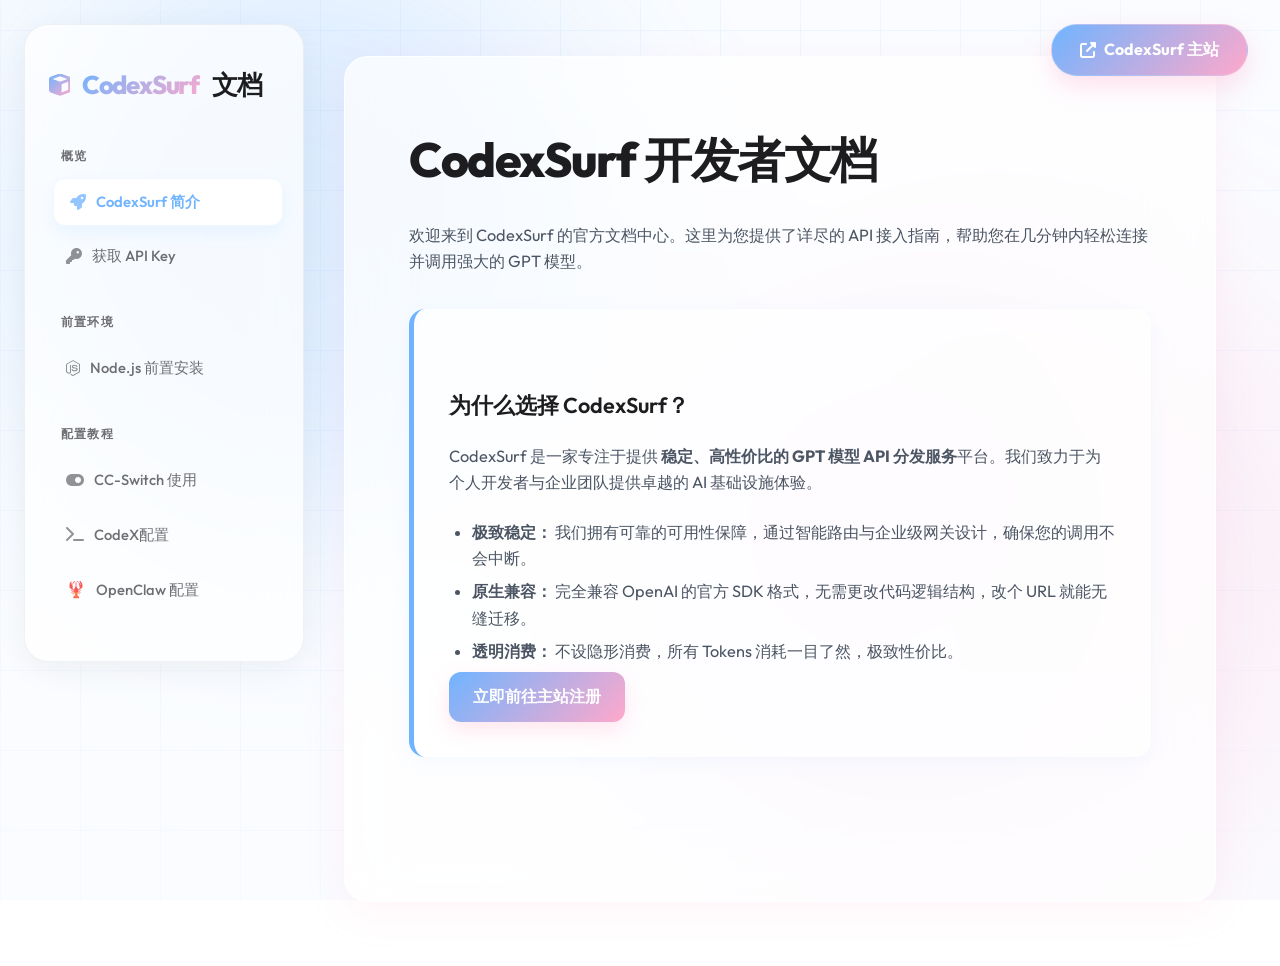
==== commit 61e079d9: "Update Docs" ====
--- a/Docs/index.html
+++ b/Docs/index.html
@@ -1,2008 +1,15 @@
 <!DOCTYPE html>
 <html lang="zh-CN">
-
 <head>
     <meta charset="UTF-8">
     <meta name="viewport" content="width=device-width, initial-scale=1.0">
-    <title>CodexSurf 开发文档 - 高效、稳定的 GPT 接口</title>
-    <meta name="description" content="CodexSurf 官方使用教程。提供稳定的 GPT 模型 API 分发服务，兼容 OpenAI 格式。">
-    <!-- Google Fonts -->
-    <link
-        href="https://fonts.googleapis.com/css2?family=Outfit:wght@400;500;600;800&family=SF+Pro+Display:wght@400;600&display=swap"
-        rel="stylesheet">
-    <link rel="stylesheet" href="https://cdnjs.cloudflare.com/ajax/libs/font-awesome/6.4.0/css/all.min.css">
-    <style>
-        :root {
-            --bg-color: #fafcff;
-            --text-primary: #1d1d1f;
-            --text-secondary: #6e6e73;
-            --gradient-start: #70b4ff;
-            --gradient-end: #ffa8cb;
-            --main-gradient: linear-gradient(135deg, var(--gradient-start), var(--gradient-end));
-            --sidebar-width: 280px;
-            --glass-bg: rgba(255, 255, 255, 0.7);
-            --glass-border: rgba(255, 255, 255, 0.8);
-            --shadow-sm: 0 4px 20px rgba(112, 180, 255, 0.08);
-            --shadow-md: 0 10px 40px rgba(255, 168, 203, 0.12);
-            --accent: var(--gradient-start);
-            --border-color: rgba(0, 0, 0, 0.05);
-            --code-bg: #1e1e1e;
-        }
-
-        * {
-            box-sizing: border-box;
-            margin: 0;
-            padding: 0;
-        }
-
-        body,
-        html {
-            margin: 0;
-            padding: 0;
-            background: transparent;
-            color: var(--text-primary);
-            font-family: 'SF Pro Display', 'Outfit', -apple-system, sans-serif;
-            line-height: 1.6;
-            -webkit-font-smoothing: antialiased;
-            overflow-x: hidden;
-            min-height: 100vh;
-            scroll-behavior: smooth;
-        }
-
-        /* Truly Visible Dynamic Background */
-        .ambient-bg {
-            position: fixed;
-            top: 0;
-            left: 0;
-            width: 100vw;
-            height: 100vh;
-            z-index: -2;
-            background-color: var(--bg-color);
-            overflow: hidden;
-        }
-
-        .grid-bg {
-            position: absolute;
-            top: -50%;
-            left: -50%;
-            width: 200%;
-            height: 200%;
-            background-image:
-                linear-gradient(rgba(112, 180, 255, 0.15) 1.5px, transparent 1.5px),
-                linear-gradient(90deg, rgba(112, 180, 255, 0.15) 1.5px, transparent 1.5px);
-            background-size: 80px 80px;
-            animation: grid-pan 50s linear infinite;
-            -webkit-mask-image: radial-gradient(ellipse at center, rgba(0, 0, 0, 1) 0%, rgba(0, 0, 0, 0) 80%);
-            mask-image: radial-gradient(ellipse at center, rgba(0, 0, 0, 1) 0%, rgba(0, 0, 0, 0) 80%);
-        }
-
-        @keyframes grid-pan {
-            0% {
-                transform: translateY(0) rotate(0deg);
-            }
-
-            100% {
-                transform: translateY(80px) rotate(0.5deg);
-            }
-        }
-
-        .orb {
-            position: absolute;
-            border-radius: 50%;
-            opacity: 0.6;
-            filter: blur(100px);
-            animation: float-orb 20s infinite ease-in-out alternate;
-        }
-
-        .orb-blue {
-            top: -5%;
-            left: 0;
-            width: 600px;
-            height: 600px;
-            background: rgba(112, 180, 255, 0.4);
-            animation-duration: 25s;
-        }
-
-        .orb-pink {
-            bottom: -5%;
-            right: -5%;
-            width: 700px;
-            height: 700px;
-            background: rgba(255, 168, 203, 0.4);
-            animation-delay: -5s;
-            animation-duration: 35s;
-        }
-
-        .orb-purple {
-            top: 35%;
-            right: 15%;
-            width: 500px;
-            height: 500px;
-            background: rgba(164, 132, 255, 0.25);
-            animation-delay: -10s;
-            animation-duration: 22s;
-        }
-
-        @keyframes float-orb {
-            0% {
-                transform: translate(0, 0) scale(1) rotate(0deg);
-            }
-
-            33% {
-                transform: translate(60px, -40px) scale(1.1) rotate(5deg);
-            }
-
-            66% {
-                transform: translate(-30px, 40px) scale(0.9) rotate(-5deg);
-            }
-
-            100% {
-                transform: translate(0, 0) scale(1) rotate(0deg);
-            }
-        }
-
-        .ambient-overlay {
-            position: absolute;
-            top: 0;
-            left: 0;
-            width: 100%;
-            height: 100%;
-            background: linear-gradient(180deg, rgba(250, 252, 255, 0) 0%, rgba(250, 252, 255, 0.5) 100%);
-            pointer-events: none;
-        }
-
-        /* Layout */
-        .content-wrap {
-            position: relative;
-            z-index: 1;
-            display: flex;
-            justify-content: center;
-            width: 100%;
-        }
-
-        .layout-wrapper {
-            display: flex;
-            width: 100%;
-            max-width: 1440px;
-            margin: 0 auto;
-            align-items: flex-start;
-        }
-
-        .sidebar {
-            width: var(--sidebar-width);
-            height: calc(100vh - 3rem);
-            position: fixed;
-            top: 1.5rem;
-            left: calc(50% - 720px + 1.5rem);
-            background: rgba(255, 255, 255, 0.7);
-            backdrop-filter: blur(20px);
-            -webkit-backdrop-filter: blur(20px);
-            border: 1px solid var(--border-color);
-            border-radius: 24px;
-            padding: 2.5rem 1.5rem;
-            overflow-y: auto;
-            z-index: 1000;
-            display: flex;
-            flex-direction: column;
-            transition: all 0.3s ease;
-            box-shadow: 0 8px 32px rgba(0, 0, 0, 0.05);
-        }
-
-        @media (max-width: 1470px) {
-            .sidebar {
-                left: 1.5rem;
-            }
-        }
-
-        .main-content {
-            flex: 1;
-            padding: 3.5rem 4rem;
-            display: flex;
-            justify-content: center;
-            margin-left: var(--sidebar-width);
-            transition: margin 0.3s ease;
-        }
-
-        @media (max-width: 968px) {
-            .sidebar {
-                transform: translateX(-110%);
-                left: 1.5rem;
-            }
-
-            .main-content {
-                margin-left: 0;
-                padding: 2rem 1rem;
-            }
-
-            .content-container {
-                padding: 2.5rem 1.5rem;
-            }
-        }
-
-        .logo {
-            font-size: 1.6rem; font-weight: 800; color: var(--text-primary);
-            text-decoration: none; margin-bottom: 2.5rem; display: flex; align-items: center; gap: 12px;
-            letter-spacing: -1.2px; transition: transform 0.3s;
-        }
-        .logo:hover { transform: scale(1.02); }
-        .logo i { font-size: 1.4rem; background: var(--main-gradient); -webkit-background-clip: text; background-clip: text; -webkit-text-fill-color: transparent; }
-        .logo span { background: var(--main-gradient); -webkit-background-clip: text; background-clip: text; -webkit-text-fill-color: transparent; font-weight: 800; }
-
-        .nav-group {
-            margin-bottom: 2rem;
-        }
-
-        .nav-group-title {
-            font-size: 0.75rem;
-            text-transform: uppercase;
-            letter-spacing: 0.1em;
-            color: var(--text-secondary);
-            font-weight: 700;
-            margin-bottom: 0.8rem;
-            padding-left: 0.75rem;
-        }
-
-        .nav-link { 
-            display: flex; align-items: center; gap: 10px; padding: 0.7rem 1rem; color: var(--text-secondary); text-decoration: none; 
-            border-radius: 12px; font-size: 0.92rem; font-weight: 500; transition: all 0.25s cubic-bezier(0.4, 0, 0.2, 1); margin-bottom: 0.4rem;
-            border: 1px solid transparent;
-        }
-        .nav-link:hover { background: rgba(112, 180, 255, 0.08); color: var(--gradient-start); transform: translateX(4px); }
-        .nav-link.active { 
-            background: #fff; color: var(--gradient-start); font-weight: 600; 
-            box-shadow: 0 8px 16px rgba(112, 180, 255, 0.1); 
-            border-color: rgba(112, 180, 255, 0.1);
-            transform: translateX(4px);
-        }
-        .nav-link i { font-size: 1rem; opacity: 0.7; transition: transform 0.3s; }
-        .nav-link:hover i { transform: scale(1.2); opacity: 1; }
-
-        .main-content {
-            flex: 1;
-            padding: 3.5rem 4rem;
-            display: flex;
-            justify-content: center;
-        }
-
-        .content-container {
-            width: 100%;
-            max-width: 900px;
-            background: rgba(255, 255, 255, 0.7);
-            backdrop-filter: blur(30px);
-            -webkit-backdrop-filter: blur(30px);
-            border: 1px solid rgba(255, 255, 255, 0.8);
-            border-radius: 24px;
-            padding: 4rem;
-            box-shadow: var(--shadow-md);
-        }
-
-        section {
-            margin-bottom: 5rem;
-            scroll-margin-top: 2rem;
-        }
-
-        h1 {
-            font-size: 3rem;
-            font-weight: 800;
-            margin-bottom: 1.5rem;
-            letter-spacing: -1.5px;
-        }
-
-        h2 {
-            font-size: 1.8rem;
-            font-weight: 700;
-            margin-bottom: 1.5rem;
-            margin-top: 4rem;
-            padding-bottom: 0.5rem;
-            border-bottom: 2px solid rgba(112, 180, 255, 0.15);
-        }
-
-        h3 {
-            font-size: 1.35rem;
-            font-weight: 600;
-            margin-top: 2.5rem;
-            margin-bottom: 1.2rem;
-        }
-
-        p {
-            margin-bottom: 1.5rem;
-            font-size: 1.05rem;
-            color: #4b5563;
-        }
-
-        .btn-primary {
-            display: inline-flex;
-            align-items: center;
-            gap: 8px;
-            padding: 12px 24px;
-            background: var(--main-gradient);
-            color: white;
-            border-radius: 12px;
-            font-weight: 600;
-            text-decoration: none;
-            transition: all 0.3s;
-            box-shadow: 0 8px 20px rgba(255, 168, 203, 0.3);
-        }
-
-        .btn-primary:hover {
-            transform: translateY(-3px);
-            box-shadow: 0 12px 25px rgba(112, 180, 255, 0.4);
-        }
-
-        .conversion-box {
-            background: rgba(255, 255, 255, 0.6);
-            border-left: 5px solid var(--gradient-start);
-            padding: 2.5rem;
-            border-radius: 16px;
-            margin: 2.5rem 0;
-            box-shadow: var(--shadow-sm);
-        }
-
-        .floating-btn {
-            position: fixed; top: 1.5rem; right: 2rem; z-index: 1000; padding: 12px 28px;
-            background: var(--main-gradient); color: white; border-radius: 30px;
-            font-weight: 700; text-decoration: none; box-shadow: 0 10px 25px rgba(255, 168, 203, 0.35);
-            transition: all 0.4s cubic-bezier(0.175, 0.885, 0.32, 1.275);
-            display: flex; align-items: center; gap: 8px;
-            border: 1px solid rgba(255,255,255,0.2);
-        }
-        .floating-btn:hover { transform: translateY(-5px) scale(1.05); box-shadow: 0 15px 35px rgba(112, 180, 255, 0.45); }
-        .floating-btn i { font-size: 1.1rem; }
-
-        /* Custom Scrollbar */
-        .sidebar::-webkit-scrollbar { width: 6px; }
-        .sidebar::-webkit-scrollbar-track { background: transparent; }
-        .sidebar::-webkit-scrollbar-thumb { background: rgba(0,0,0,0.05); border-radius: 20px; }
-        .sidebar:hover::-webkit-scrollbar-thumb { background: rgba(0,0,0,0.1); }
-
-        /* Document-Specific Enhancements */
-        .vp-doc h1 {
-            font-size: 2.4rem;
-            letter-spacing: -1.5px;
-        }
-
-        .vp-doc h2 {
-            border-bottom: 2px solid rgba(112, 180, 255, 0.1);
-            margin-top: 4rem;
-        }
-
-        .vp-doc img {
-            max-width: 100%;
-            border-radius: 16px;
-            box-shadow: 0 10px 30px rgba(0, 0, 0, 0.08);
-            margin: 2rem 0;
-        }
-
-        .vp-doc div[class*="language-"] {
-            position: relative;
-            background: #1a1b26;
-            border-radius: 16px;
-            margin: 2.5rem 0;
-            overflow: hidden;
-            box-shadow: 0 15px 40px rgba(0, 0, 0, 0.15);
-        }
-
-        .vp-doc div[class*="language-"] pre {
-            background: transparent;
-            padding: 3rem 1.5rem 1.5rem;
-            overflow-x: auto;
-            color: #fff;
-        }
-
-        .vp-doc .lang {
-            position: absolute;
-            top: 0.8rem;
-            left: 1.2rem;
-            font-size: 0.75rem;
-            color: #94a3b8;
-            font-family: monospace;
-            text-transform: uppercase;
-            z-index: 2;
-            opacity: 0.7;
-        }
-
-        .copy { 
-            position: absolute; top: 0.8rem; right: 0.8rem; 
-            background: #fffdf5; 
-            border: 1px solid #f2ede1; 
-            color: var(--text-secondary); padding: 7px 16px; border-radius: 12px; 
-            cursor: pointer; font-size: 0.8rem; font-weight: 600;
-            transition: all 0.4s cubic-bezier(0.23, 1, 0.32, 1); 
-            z-index: 10; display: flex; align-items: center; gap: 6px;
-            box-shadow: 0 4px 12px rgba(183, 166, 143, 0.12);
-        }
-        .copy:hover { 
-            background: #fff; 
-            border-color: var(--gradient-start); 
-            color: var(--gradient-start);
-            transform: translateY(-2px); 
-            box-shadow: 0 6px 16px rgba(112, 180, 255, 0.15);
-        }
-        .copy::after { content: '\f0c5'; font-family: 'Font Awesome 6 Free'; font-weight: 900; opacity: 0.7; }
-        .copy:hover::after { opacity: 1; }
-        
-        .copy.copied { 
-            background: var(--main-gradient); 
-            border-color: transparent; 
-            color: #fff; 
-            padding-right: 18px; 
-            box-shadow: 0 8px 20px rgba(255, 168, 203, 0.3);
-        }
-        .copy.copied::after { content: '\f00c'; opacity: 1; }
-        .copy.copied::before { content: '已复制'; position: relative; }
-
-        .vp-doc table {
-            width: 100%;
-            border-collapse: separate;
-            border-spacing: 0;
-            margin: 2.5rem 0;
-            border: 1px solid rgba(0, 0, 0, 0.04);
-            border-radius: 16px;
-            overflow: hidden;
-        }
-
-        .vp-doc th {
-            background: rgba(0, 0, 0, 0.02);
-            padding: 1rem;
-            text-align: left;
-            font-weight: 700;
-            border-bottom: 2px solid rgba(0, 0, 0, 0.03);
-        }
-
-        .vp-doc td {
-            padding: 1rem;
-            border-bottom: 1px solid rgba(0, 0, 0, 0.03);
-        }
-
-        .vp-doc tr:last-child td {
-            border-bottom: none;
-        }
-
-        /* Link Aesthetics */
-        a {
-            color: var(--gradient-start);
-            text-decoration: none;
-            transition: all 0.2s;
-        }
-
-        a:hover {
-            color: var(--gradient-end);
-        }
-
-        .vp-doc a,
-        .conversion-box a:not(.btn-primary) {
-            color: var(--gradient-start);
-            font-weight: 500;
-            position: relative;
-            padding-bottom: 2px;
-            background: linear-gradient(to right, var(--gradient-start), var(--gradient-end)) no-repeat bottom left;
-            background-size: 0 2px;
-            transition: background-size 0.3s;
-        }
-
-        .vp-doc a:hover,
-        .conversion-box a:hover:not(.btn-primary) {
-            background-size: 100% 2px;
-            color: var(--gradient-start);
-        }
-
-        /* Quick Nav Styling */
-        .conversion-box ul {
-            list-style: none;
-            padding-left: 0.5rem;
-        }
-
-        .conversion-box ul li {
-            margin-bottom: 0.8rem;
-            position: relative;
-            padding-left: 20px;
-        }
-
-        .conversion-box ul li::before {
-            content: "→";
-            color: var(--gradient-start);
-            font-weight: bold;
-            position: absolute;
-            left: 0;
-        }
-
-        /* Nested List Styling */
-        .conversion-box ul ul {
-            padding-left: 1.5rem;
-            margin-top: 0.5rem;
-        }
-
-        .conversion-box ul ul li {
-            font-size: 0.9rem;
-            margin-bottom: 0.4rem;
-            padding-left: 15px;
-        }
-
-        .conversion-box ul ul li::before {
-            content: "•";
-            color: var(--gradient-end);
-            font-size: 1rem;
-            top: -1px;
-        }
-
-        .conversion-box h4 {
-            font-size: 1.1rem;
-            font-weight: 700;
-            color: var(--text-primary);
-            margin-bottom: 1.2rem;
-            display: flex;
-            align-items: center;
-            gap: 8px;
-        }
-
-        .conversion-box h4::before {
-            content: "";
-            display: inline-block;
-            width: 4px;
-            height: 18px;
-            background: var(--main-gradient);
-            border-radius: 2px;
-        }
-
-        @media (max-width: 968px) {
-            h1 {
-                font-size: 2.4rem;
-            }
-        }
-    </style>
-
+    <title>CodexSurf 文档</title>
+    <meta http-equiv="refresh" content="0; url=pages/intro.html">
+    <script>
+        window.location.replace("pages/intro.html");
+    </script>
 </head>
-
 <body>
-    <!-- Background engine -->
-    <div class="ambient-bg">
-        <div class="grid-bg"></div>
-        <div class="orb orb-blue"></div>
-        <div class="orb orb-pink"></div>
-        <div class="orb orb-purple"></div>
-        <div class="ambient-overlay"></div>
-    </div>
-
-    <!-- Layout Wrapper inside content-wrap -->
-    <div class="content-wrap">
-        <div class="layout-wrapper">
-
-            <a href="https://codesurf.ccwu.cc/" target="_blank" class="floating-btn">
-            <i class="fas fa-external-link-alt"></i> CodexSurf 主站
-        </a>
-
-            <!-- Sidebar -->
-            <aside class="sidebar">
-                <a href="#" class="logo">
-                    <i class="fas fa-cube"></i> <span>CodexSurf</span> 文档
-                </a>
-
-                <div class="nav-group">
-                    <div class="nav-group-title">概览</div>
-                    <a href="#intro" class="nav-link active"><i class="fas fa-rocket"></i> CodexSurf 简介</a>
-                    <a href="#get-started" class="nav-link"><i class="fas fa-key"></i> 获取 API Key</a>
-                </div>
-
-                <div class="nav-group">
-                    <div class="nav-group-title">配置教程</div>
-                    <a href="#codex" class="nav-link"><i class="fas fa-terminal"></i> CodeX 部署指南</a>
-                    <a href="#cc-switch" class="nav-link"><i class="fas fa-toggle-on"></i> CC-Switch 使用</a>
-                    <a href="#openclaw" class="nav-link">🦞 OpenClaw 配置</a>
-                </div>
-            </aside>
-
-            <!-- Main Content -->
-            <main class="main-content">
-                <div class="content-container">
-
-                    <!-- Intro (30% Conversion) -->
-                    <section id="intro">
-                        <h1>CodexSurf 开发者文档</h1>
-                        <p>欢迎来到 CodexSurf 的官方文档中心。这里为您提供了详尽的 API 接入指南，帮助您在几分钟内轻松连接并调用强大的 GPT 模型。</p>
-
-                        <div class="conversion-box">
-                            <h3>为什么选择 CodexSurf？</h3>
-                            <p>CodexSurf 是一家专注于提供 <strong>稳定、高性价比的 GPT 模型 API 分发服务</strong>平台。我们致力于为个人开发者与企业团队提供卓越的
-                                AI
-                                基础设施体验。</p>
-                            <ul>
-                                <li><strong>极致稳定：</strong> 我们拥有可靠的可用性保障，通过智能路由与企业级网关设计，确保您的调用不会中断。</li>
-                                <li><strong>原生兼容：</strong> 完全兼容 OpenAI 的官方 SDK 格式，无需更改代码逻辑结构，改个 URL 就能无缝迁移。</li>
-                                <li><strong>透明消费：</strong> 不设隐形消费，所有 Tokens 消耗一目了然，极致性价比。</li>
-                            </ul>
-                            <a href="https://codesurf.ccwu.cc/" target="_blank" class="btn-primary"
-                                style="margin-top: 0.5rem;">
-                                立即前往主站注册
-                            </a>
-                        </div>
-                    </section>
-
-                    <!-- Quick Start (70% Connection Tutorial) -->
-                    <section id="get-started">
-                        <h2>1. 快速获取 API 密钥</h2>
-                        <p>要开始调用我们的 GPT 服务，您需要首先在控制台生成专属的 API 密钥 (Auth Token)。</p>
-                        <p>访问 <a href="https://codesurf.ccwu.cc/" target="_blank">CodexSurf 控制台</a> 进行以下操作：</p>
-                        <ul>
-                            <li>点击 <strong>「API 密钥」-「创建密钥」</strong></li>
-                            <li><strong>名称:</strong> 随便填写方便自己区分即可</li>
-                            <li><strong>令牌分组:</strong> 根据实际需要选择（必填项，不能留空）</li>
-                            <li><strong>额度建议:</strong> 设置为无限额度</li>
-                            <li>其他选项保持默认</li>
-                        </ul>
-                        <p style="margin-top: 1rem; color: #db2777;">*注意：生成的 <code>sk-xxxxxx</code>
-                            格式字符串就是您的专属密钥，请妥善保管，切勿泄露给他人。</p>
-                    </section>
-
-                    <!-- New Tutorials -->
-                    <section id="codex">
-                        <div style="position:relative;" class="vp-doc _codex" data-v-39a288b8>
-                            <div>
-                                <h1 id="codex-部署指南" tabindex="-1">CodeX 部署指南 </h1>
-                                <p>CodeX 是 OpenAI 基于 GPT-5 架构推出的代码生成与优化 CLI 工具，为开发者提供强大的编程辅助能力。</p>
-                                <div class="conversion-box"
-                                    style="border-left-color: #10b981; background: rgba(255,255,255,0.6);">
-                                    <h4 style="margin-top:0;">快速导航</h4>
-                                    <ul>
-                                        <li><a href="#前置要求">前置要求</a></li>
-                                        <li><a href="#安装-node-js">安装 Node.js</a></li>
-                                        <li><a href="#_2-使用-cc-switch-配置">方式一：使用 CC-Switch 快速配置（推荐）</a></li>
-                                        <li><a href="#方式二-手动命令行配置">方式二：手动命令行配置</a>
-                                            <ul>
-                                                <li><a href="#windows-平台">Windows 平台</a></li>
-                                                <li><a href="#macos-linux-平台">macOS / Linux 平台</a></li>
-                                            </ul>
-                                        </li>
-                                        <li><a href="#常见问题">常见问题</a></li>
-                                    </ul>
-                                </div>
-                                <hr>
-                                <h2 id="前置要求" tabindex="-1">前置要求 </h2>
-                                <p>在开始之前，请确保已完成以下准备：</p>
-                                <ol>
-                                    <li><strong>Node.js 环境</strong>：CodeX 通过 npm 安装，需要 Node.js 环境（见下方安装说明）</li>
-                                    <li><strong>CC-Switch 工具</strong>（推荐）：请参考 <a href="#cc-switch">CC Switch 配置教程</a>
-                                        安装 CC-Switch</li>
-                                </ol>
-                                <hr>
-                                <h2 id="安装-node-js" tabindex="-1">安装 Node.js </h2>
-                                <p>CodeX 需要通过 npm 安装，因此必须先安装 Node.js。</p>
-                                <h3 id="⊞-windows" tabindex="-1">⊞ Windows </h3>
-                                <p><strong>方法一：使用官方安装包（推荐）</strong></p>
-                                <ol>
-                                    <li>访问 <a href="https://nodejs.org/" target="_blank"
-                                            rel="noreferrer">https://nodejs.org</a></li>
-                                    <li>下载 LTS 版本的 Windows Installer (.msi)</li>
-                                    <li>运行安装程序，按默认设置完成安装</li>
-                                    <li>安装程序会自动添加到 PATH 环境变量</li>
-                                </ol>
-                                <p><strong>方法二：使用包管理器</strong></p>
-                                <p>使用 <strong>Winget</strong>（Windows 11 或 Windows 10 自带）：</p>
-                                <div class="language-powershell vp-adaptive-theme"><button title="Copy Code"
-                                        class="copy"></button><span class="lang">powershell</span>
-                                    <pre class="shiki shiki-themes github-light github-dark vp-code"
-                                        tabindex="0"><code><span class="line"><span style="--shiki-light:#24292E;--shiki-dark:#E1E4E8;">winget install OpenJS.NodeJS.LTS</span></span></code></pre>
-                                </div>
-                                <p>使用 <strong>Chocolatey</strong>：</p>
-                                <div class="language-powershell vp-adaptive-theme"><button title="Copy Code"
-                                        class="copy"></button><span class="lang">powershell</span>
-                                    <pre class="shiki shiki-themes github-light github-dark vp-code"
-                                        tabindex="0"><code><span class="line"><span style="--shiki-light:#24292E;--shiki-dark:#E1E4E8;">choco install nodejs</span><span style="--shiki-light:#D73A49;--shiki-dark:#F97583;">-</span><span style="--shiki-light:#24292E;--shiki-dark:#E1E4E8;">lts</span></span></code></pre>
-                                </div>
-                                <p>使用 <strong>Scoop</strong>：</p>
-                                <div class="language-powershell vp-adaptive-theme"><button title="Copy Code"
-                                        class="copy"></button><span class="lang">powershell</span>
-                                    <pre class="shiki shiki-themes github-light github-dark vp-code"
-                                        tabindex="0"><code><span class="line"><span style="--shiki-light:#24292E;--shiki-dark:#E1E4E8;">scoop install nodejs</span><span style="--shiki-light:#D73A49;--shiki-dark:#F97583;">-</span><span style="--shiki-light:#24292E;--shiki-dark:#E1E4E8;">lts</span></span></code></pre>
-                                </div>
-                                <h3 id="🍎-macos" tabindex="-1">🍎 macOS </h3>
-                                <p><strong>方法一：使用 Homebrew（推荐）</strong></p>
-                                <p>如果尚未安装 Homebrew：</p>
-                                <div class="language-bash vp-adaptive-theme"><button title="Copy Code"
-                                        class="copy"></button><span class="lang">bash</span>
-                                    <pre class="shiki shiki-themes github-light github-dark vp-code"
-                                        tabindex="0"><code><span class="line"><span style="--shiki-light:#6F42C1;--shiki-dark:#B392F0;">/bin/bash</span><span style="--shiki-light:#005CC5;--shiki-dark:#79B8FF;"> -c</span><span style="--shiki-light:#032F62;--shiki-dark:#9ECBFF;"> &quot;$(</span><span style="--shiki-light:#6F42C1;--shiki-dark:#B392F0;">curl</span><span style="--shiki-light:#005CC5;--shiki-dark:#79B8FF;"> -fsSL</span><span style="--shiki-light:#032F62;--shiki-dark:#9ECBFF;"> https://raw.githubusercontent.com/Homebrew/install/HEAD/install.sh)&quot;</span></span></code></pre>
-                                </div>
-                                <p>使用 Homebrew 安装 Node.js：</p>
-                                <div class="language-bash vp-adaptive-theme"><button title="Copy Code"
-                                        class="copy"></button><span class="lang">bash</span>
-                                    <pre class="shiki shiki-themes github-light github-dark vp-code"
-                                        tabindex="0"><code><span class="line"><span style="--shiki-light:#6F42C1;--shiki-dark:#B392F0;">brew</span><span style="--shiki-light:#032F62;--shiki-dark:#9ECBFF;"> install</span><span style="--shiki-light:#032F62;--shiki-dark:#9ECBFF;"> node</span></span></code></pre>
-                                </div>
-                                <p><strong>方法二：使用官方安装包</strong></p>
-                                <ol>
-                                    <li>访问 <a href="https://nodejs.org/" target="_blank"
-                                            rel="noreferrer">https://nodejs.org</a></li>
-                                    <li>下载 LTS 版本的 macOS Installer (.pkg)</li>
-                                    <li>运行安装程序，按默认设置完成安装</li>
-                                </ol>
-                                <h3 id="🐧-linux" tabindex="-1">🐧 Linux </h3>
-                                <p><strong>Ubuntu/Debian：</strong></p>
-                                <div class="language-bash vp-adaptive-theme"><button title="Copy Code"
-                                        class="copy"></button><span class="lang">bash</span>
-                                    <pre class="shiki shiki-themes github-light github-dark vp-code"
-                                        tabindex="0"><code><span class="line"><span style="--shiki-light:#6F42C1;--shiki-dark:#B392F0;">sudo</span><span style="--shiki-light:#032F62;--shiki-dark:#9ECBFF;"> apt</span><span style="--shiki-light:#032F62;--shiki-dark:#9ECBFF;"> update</span></span>
-<span class="line"><span style="--shiki-light:#6F42C1;--shiki-dark:#B392F0;">curl</span><span style="--shiki-light:#005CC5;--shiki-dark:#79B8FF;"> -fsSL</span><span style="--shiki-light:#032F62;--shiki-dark:#9ECBFF;"> https://deb.nodesource.com/setup_lts.x</span><span style="--shiki-light:#D73A49;--shiki-dark:#F97583;"> |</span><span style="--shiki-light:#6F42C1;--shiki-dark:#B392F0;"> sudo</span><span style="--shiki-light:#005CC5;--shiki-dark:#79B8FF;"> -E</span><span style="--shiki-light:#032F62;--shiki-dark:#9ECBFF;"> bash</span><span style="--shiki-light:#032F62;--shiki-dark:#9ECBFF;"> -</span></span>
-<span class="line"><span style="--shiki-light:#6F42C1;--shiki-dark:#B392F0;">sudo</span><span style="--shiki-light:#032F62;--shiki-dark:#9ECBFF;"> apt-get</span><span style="--shiki-light:#032F62;--shiki-dark:#9ECBFF;"> install</span><span style="--shiki-light:#005CC5;--shiki-dark:#79B8FF;"> -y</span><span style="--shiki-light:#032F62;--shiki-dark:#9ECBFF;"> nodejs</span></span></code></pre>
-                                </div>
-                                <p><strong>CentOS/RHEL/Fedora：</strong></p>
-                                <div class="language-bash vp-adaptive-theme"><button title="Copy Code"
-                                        class="copy"></button><span class="lang">bash</span>
-                                    <pre class="shiki shiki-themes github-light github-dark vp-code"
-                                        tabindex="0"><code><span class="line"><span style="--shiki-light:#6F42C1;--shiki-dark:#B392F0;">sudo</span><span style="--shiki-light:#032F62;--shiki-dark:#9ECBFF;"> dnf</span><span style="--shiki-light:#032F62;--shiki-dark:#9ECBFF;"> install</span><span style="--shiki-light:#032F62;--shiki-dark:#9ECBFF;"> nodejs</span><span style="--shiki-light:#032F62;--shiki-dark:#9ECBFF;"> npm</span></span>
-<span class="line"><span style="--shiki-light:#6A737D;--shiki-dark:#6A737D;"># 或者</span></span>
-<span class="line"><span style="--shiki-light:#6F42C1;--shiki-dark:#B392F0;">sudo</span><span style="--shiki-light:#032F62;--shiki-dark:#9ECBFF;"> yum</span><span style="--shiki-light:#032F62;--shiki-dark:#9ECBFF;"> install</span><span style="--shiki-light:#032F62;--shiki-dark:#9ECBFF;"> nodejs</span><span style="--shiki-light:#032F62;--shiki-dark:#9ECBFF;"> npm</span></span></code></pre>
-                                </div>
-                                <p><strong>Arch Linux：</strong></p>
-                                <div class="language-bash vp-adaptive-theme"><button title="Copy Code"
-                                        class="copy"></button><span class="lang">bash</span>
-                                    <pre class="shiki shiki-themes github-light github-dark vp-code"
-                                        tabindex="0"><code><span class="line"><span style="--shiki-light:#6F42C1;--shiki-dark:#B392F0;">sudo</span><span style="--shiki-light:#032F62;--shiki-dark:#9ECBFF;"> pacman</span><span style="--shiki-light:#005CC5;--shiki-dark:#79B8FF;"> -S</span><span style="--shiki-light:#032F62;--shiki-dark:#9ECBFF;"> nodejs</span><span style="--shiki-light:#032F62;--shiki-dark:#9ECBFF;"> npm</span></span></code></pre>
-                                </div>
-                                <h3 id="验证安装" tabindex="-1">验证安装 </h3>
-                                <div class="language-bash vp-adaptive-theme"><button title="Copy Code"
-                                        class="copy"></button><span class="lang">bash</span>
-                                    <pre class="shiki shiki-themes github-light github-dark vp-code"
-                                        tabindex="0"><code><span class="line"><span style="--shiki-light:#6F42C1;--shiki-dark:#B392F0;">node</span><span style="--shiki-light:#005CC5;--shiki-dark:#79B8FF;"> --version</span></span>
-<span class="line"><span style="--shiki-light:#6F42C1;--shiki-dark:#B392F0;">npm</span><span style="--shiki-light:#005CC5;--shiki-dark:#79B8FF;"> --version</span></span></code></pre>
-                                </div>
-                                <div class="conversion-box"
-                                    style="border-left-color: #10b981; background: rgba(255,255,255,0.6);">
-                                    <h4 style="margin-top:0;">提示</h4>
-                                    <p>建议使用 LTS（长期支持）版本以获得最佳稳定性。安装完成后需重启命令行窗口。</p>
-                                </div>
-                                <hr>
-                                <h2 id="获取-codex-专用令牌" tabindex="-1">获取 CodeX 专用令牌 </h2>
-                                <div class="conversion-box"
-                                    style="border-left-color: #ef4444; background: rgba(255,255,255,0.6);">
-                                    <h4 style="margin-top:0;">重要提示</h4>
-                                    <p>CodeX 和 Claude Code 使用不同的令牌分组，两者不通用！请务必选择 CodeX 对应的令牌分组。</p>
-                                </div>
-                                <p>访问 <a href="https://codesurf.ccwu.cc/" target="_blank" rel="noreferrer">CodexSurf API
-                                        控制台</a>
-                                    进行以下操作：</p>
-                                <ul>
-                                    <li>点击「API 密钥」-「创建密钥」</li>
-                                    <li>名称：随便填写方便自己区分即可</li>
-                                    <li><strong>令牌分组：根据实际需要选择</strong>（必填项，不能留空）</li>
-                                    <li>额度建议：设置为无限额度</li>
-                                    <li>其他选项保持默认</li>
-                                </ul>
-                                <p>创建成功后，<strong>复制令牌备用</strong>。</p>
-                                <hr>
-                                <h2 id="方式一-使用-cc-switch-快速配置-推荐" tabindex="-1">方式一：使用 CC-Switch 快速配置（推荐） </h2>
-                                <h3 id="_1-全局安装-codex" tabindex="-1">1. 全局安装 CodeX </h3>
-                                <div class="language-bash vp-adaptive-theme"><button title="Copy Code"
-                                        class="copy"></button><span class="lang">bash</span>
-                                    <pre class="shiki shiki-themes github-light github-dark vp-code"
-                                        tabindex="0"><code><span class="line"><span style="--shiki-light:#6F42C1;--shiki-dark:#B392F0;">npm</span><span style="--shiki-light:#032F62;--shiki-dark:#9ECBFF;"> install</span><span style="--shiki-light:#005CC5;--shiki-dark:#79B8FF;"> -g</span><span style="--shiki-light:#032F62;--shiki-dark:#9ECBFF;"> @openai/codex@latest</span></span>
-<span class="line"><span style="--shiki-light:#6F42C1;--shiki-dark:#B392F0;">codex</span><span style="--shiki-light:#005CC5;--shiki-dark:#79B8FF;"> --version</span></span></code></pre>
-                                </div>
-                                <h3 id="_2-使用-cc-switch-配置" tabindex="-1">2. 使用 CC-Switch 配置 </h3>
-                                <ol>
-                                    <li>启动 CC-Switch，切换到 <strong>Codex</strong> 标签</li>
-                                    <li>点击「+」按钮添加新配置</li>
-                                    <li>填写提供商信息： <ul>
-                                            <li><strong>提供商名称</strong>：自定义（如「CodexSurf」）</li>
-                                            <li><strong>Base URL</strong>：<code>https://codesurf.ccwu.cc</code></li>
-                                            <li><strong>API Key</strong>：粘贴上一步获取的 CodeX 专用令牌</li>
-                                            <li><strong>Model</strong>：<code>gpt-5-codex</code></li>
-                                        </ul>
-                                    </li>
-                                    <li>保存并启用配置</li>
-                                </ol>
-                                <div class="conversion-box"
-                                    style="border-left-color: #10b981; background: rgba(255,255,255,0.6);">
-                                    <h4 style="margin-top:0;">提示</h4>
-                                    <p>也可以在 CodexSurf 控制台的令牌管理中，使用一键导入功能将配置自动导入到 CC-Switch。</p>
-                                </div>
-                                <h3 id="_3-验证配置" tabindex="-1">3. 验证配置 </h3>
-                                <div class="language-bash vp-adaptive-theme"><button title="Copy Code"
-                                        class="copy"></button><span class="lang">bash</span>
-                                    <pre class="shiki shiki-themes github-light github-dark vp-code" tabindex="0"><code><span class="line"><span style="--shiki-light:#6F42C1;--shiki-dark:#B392F0;">mkdir</span><span style="--shiki-light:#032F62;--shiki-dark:#9ECBFF;"> my-codex-project</span></span>
-<span class="line"><span style="--shiki-light:#005CC5;--shiki-dark:#79B8FF;">cd</span><span style="--shiki-light:#032F62;--shiki-dark:#9ECBFF;"> my-codex-project</span></span>
-<span class="line"><span style="--shiki-light:#6F42C1;--shiki-dark:#B392F0;">codex</span></span></code></pre>
-                                </div>
-                                <p>输入任意问题，如果能正常收到回复，说明配置成功。</p>
-                                <hr>
-                                <h2 id="方式二-手动命令行配置" tabindex="-1">方式二：手动命令行配置 </h2>
-                                <h3 id="windows-平台" tabindex="-1">Windows 平台 </h3>
-                                <h4 id="_1-安装-codex-cli" tabindex="-1">1. 安装 CodeX CLI </h4>
-                                <div class="language-powershell vp-adaptive-theme"><button title="Copy Code"
-                                        class="copy"></button><span class="lang">powershell</span>
-                                    <pre class="shiki shiki-themes github-light github-dark vp-code"
-                                        tabindex="0"><code><span class="line"><span style="--shiki-light:#24292E;--shiki-dark:#E1E4E8;">npm install </span><span style="--shiki-light:#D73A49;--shiki-dark:#F97583;">-</span><span style="--shiki-light:#24292E;--shiki-dark:#E1E4E8;">g @openai</span><span style="--shiki-light:#D73A49;--shiki-dark:#F97583;">/</span><span style="--shiki-light:#24292E;--shiki-dark:#E1E4E8;">codex@latest</span></span>
-<span class="line"><span style="--shiki-light:#24292E;--shiki-dark:#E1E4E8;">codex </span><span style="--shiki-light:#D73A49;--shiki-dark:#F97583;">--</span><span style="--shiki-light:#24292E;--shiki-dark:#E1E4E8;">version</span></span></code></pre>
-                                </div>
-                                <h4 id="_2-创建配置目录" tabindex="-1">2. 创建配置目录 </h4>
-                                <div class="language-powershell vp-adaptive-theme"><button title="Copy Code"
-                                        class="copy"></button><span class="lang">powershell</span>
-                                    <pre class="shiki shiki-themes github-light github-dark vp-code"
-                                        tabindex="0"><code><span class="line"><span style="--shiki-light:#24292E;--shiki-dark:#E1E4E8;">mkdir </span><span style="--shiki-light:#D73A49;--shiki-dark:#F97583;">%</span><span style="--shiki-light:#24292E;--shiki-dark:#E1E4E8;">USERPROFILE</span><span style="--shiki-light:#D73A49;--shiki-dark:#F97583;">%</span><span style="--shiki-light:#24292E;--shiki-dark:#E1E4E8;">\.codex</span></span>
-<span class="line"><span style="--shiki-light:#24292E;--shiki-dark:#E1E4E8;">cd </span><span style="--shiki-light:#D73A49;--shiki-dark:#F97583;">%</span><span style="--shiki-light:#24292E;--shiki-dark:#E1E4E8;">USERPROFILE</span><span style="--shiki-light:#D73A49;--shiki-dark:#F97583;">%</span><span style="--shiki-light:#24292E;--shiki-dark:#E1E4E8;">\.codex</span></span></code></pre>
-                                </div>
-                                <h4 id="_3-创建配置文件" tabindex="-1">3. 创建配置文件 </h4>
-                                <p>在 <code>%USERPROFILE%\.codex\</code> 目录下创建 <code>config.toml</code> 文件，内容如下：</p>
-                                <div class="language-toml vp-adaptive-theme"><button title="Copy Code"
-                                        class="copy"></button><span class="lang">toml</span>
-                                    <pre class="shiki shiki-themes github-light github-dark vp-code"
-                                        tabindex="0"><code><span class="line"><span style="--shiki-light:#24292E;--shiki-dark:#E1E4E8;">model_provider = </span><span style="--shiki-light:#032F62;--shiki-dark:#9ECBFF;">&quot;OpenAI&quot;</span></span>
-<span class="line"><span style="--shiki-light:#24292E;--shiki-dark:#E1E4E8;">model = </span><span style="--shiki-light:#032F62;--shiki-dark:#9ECBFF;">&quot;gpt-5.4&quot;</span></span>
-<span class="line"><span style="--shiki-light:#24292E;--shiki-dark:#E1E4E8;">review_model = </span><span style="--shiki-light:#032F62;--shiki-dark:#9ECBFF;">&quot;gpt-5.4&quot;</span></span>
-<span class="line"><span style="--shiki-light:#24292E;--shiki-dark:#E1E4E8;">model_reasoning_effort = </span><span style="--shiki-light:#032F62;--shiki-dark:#9ECBFF;">&quot;xhigh&quot;</span></span>
-<span class="line"><span style="--shiki-light:#24292E;--shiki-dark:#E1E4E8;">disable_response_storage = </span><span style="--shiki-light:#005CC5;--shiki-dark:#79B8FF;">true</span></span>
-<span class="line"><span style="--shiki-light:#24292E;--shiki-dark:#E1E4E8;">network_access = </span><span style="--shiki-light:#032F62;--shiki-dark:#9ECBFF;">&quot;enabled&quot;</span></span>
-<span class="line"><span style="--shiki-light:#24292E;--shiki-dark:#E1E4E8;">windows_wsl_setup_acknowledged = </span><span style="--shiki-light:#005CC5;--shiki-dark:#79B8FF;">true</span></span>
-<span class="line"><span style="--shiki-light:#24292E;--shiki-dark:#E1E4E8;">model_context_window = </span><span style="--shiki-light:#005CC5;--shiki-dark:#79B8FF;">1000000</span></span>
-<span class="line"><span style="--shiki-light:#24292E;--shiki-dark:#E1E4E8;">model_auto_compact_token_limit = </span><span style="--shiki-light:#005CC5;--shiki-dark:#79B8FF;">900000</span></span>
-<span class="line"></span>
-<span class="line"><span style="--shiki-light:#24292E;--shiki-dark:#E1E4E8;">[</span><span style="--shiki-light:#6F42C1;--shiki-dark:#B392F0;">model_providers</span><span style="--shiki-light:#24292E;--shiki-dark:#E1E4E8;">.</span><span style="--shiki-light:#6F42C1;--shiki-dark:#B392F0;">OpenAI</span><span style="--shiki-light:#24292E;--shiki-dark:#E1E4E8;">]</span></span>
-<span class="line"><span style="--shiki-light:#24292E;--shiki-dark:#E1E4E8;">name = </span><span style="--shiki-light:#032F62;--shiki-dark:#9ECBFF;">&quot;OpenAI&quot;</span></span>
-<span class="line"><span style="--shiki-light:#24292E;--shiki-dark:#E1E4E8;">base_url = </span><span style="--shiki-light:#032F62;--shiki-dark:#9ECBFF;">&quot;https://codesurf.ccwu.cc&quot;</span></span>
-<span class="line"><span style="--shiki-light:#24292E;--shiki-dark:#E1E4E8;">wire_api = </span><span style="--shiki-light:#032F62;--shiki-dark:#9ECBFF;">&quot;responses&quot;</span></span>
-<span class="line"><span style="--shiki-light:#24292E;--shiki-dark:#E1E4E8;">requires_openai_auth = </span><span style="--shiki-light:#005CC5;--shiki-dark:#79B8FF;">true</span></span></code></pre>
-                                </div>
-                                <h4 id="_4-创建认证文件" tabindex="-1">4. 创建认证文件 </h4>
-                                <p>在同一目录下创建 <code>auth.json</code> 文件：</p>
-                                <div class="conversion-box"
-                                    style="border-left-color: #ef4444; background: rgba(255,255,255,0.6);">
-                                    <h4 style="margin-top:0;">重要提示</h4>
-                                    <p>请将下方的 API Key 替换为您在 <a href="#获取-codex-专用令牌">获取令牌</a> 步骤中复制的 CodeX 专用令牌！</p>
-                                </div>
-                                <div class="language-json vp-adaptive-theme"><button title="Copy Code"
-                                        class="copy"></button><span class="lang">json</span>
-                                    <pre class="shiki shiki-themes github-light github-dark vp-code" tabindex="0"><code><span class="line"><span style="--shiki-light:#24292E;--shiki-dark:#E1E4E8;">{</span></span>
-<span class="line"><span style="--shiki-light:#005CC5;--shiki-dark:#79B8FF;">  &quot;OPENAI_API_KEY&quot;</span><span style="--shiki-light:#24292E;--shiki-dark:#E1E4E8;">: </span><span style="--shiki-light:#032F62;--shiki-dark:#9ECBFF;">&quot;此处粘贴您的 CodeX 专用令牌&quot;</span></span>
-<span class="line"><span style="--shiki-light:#24292E;--shiki-dark:#E1E4E8;">}</span></span></code></pre>
-                                </div>
-                                <h4 id="_5-初始化工作空间" tabindex="-1">5. 初始化工作空间 </h4>
-                                <div class="language-powershell vp-adaptive-theme"><button title="Copy Code"
-                                        class="copy"></button><span class="lang">powershell</span>
-                                    <pre class="shiki shiki-themes github-light github-dark vp-code" tabindex="0"><code><span class="line"><span style="--shiki-light:#24292E;--shiki-dark:#E1E4E8;">mkdir my</span><span style="--shiki-light:#D73A49;--shiki-dark:#F97583;">-</span><span style="--shiki-light:#24292E;--shiki-dark:#E1E4E8;">codex</span><span style="--shiki-light:#D73A49;--shiki-dark:#F97583;">-</span><span style="--shiki-light:#24292E;--shiki-dark:#E1E4E8;">project</span></span>
-<span class="line"><span style="--shiki-light:#24292E;--shiki-dark:#E1E4E8;">cd my</span><span style="--shiki-light:#D73A49;--shiki-dark:#F97583;">-</span><span style="--shiki-light:#24292E;--shiki-dark:#E1E4E8;">codex</span><span style="--shiki-light:#D73A49;--shiki-dark:#F97583;">-</span><span style="--shiki-light:#24292E;--shiki-dark:#E1E4E8;">project</span></span>
-<span class="line"><span style="--shiki-light:#24292E;--shiki-dark:#E1E4E8;">codex</span></span></code></pre>
-                                </div>
-                                <hr>
-                                <h3 id="macos-linux-平台" tabindex="-1">macOS / Linux 平台 </h3>
-                                <h4 id="_1-安装-codex-cli-1" tabindex="-1">1. 安装 CodeX CLI </h4>
-                                <div class="language-bash vp-adaptive-theme"><button title="Copy Code"
-                                        class="copy"></button><span class="lang">bash</span>
-                                    <pre class="shiki shiki-themes github-light github-dark vp-code"
-                                        tabindex="0"><code><span class="line"><span style="--shiki-light:#6F42C1;--shiki-dark:#B392F0;">npm</span><span style="--shiki-light:#032F62;--shiki-dark:#9ECBFF;"> install</span><span style="--shiki-light:#005CC5;--shiki-dark:#79B8FF;"> -g</span><span style="--shiki-light:#032F62;--shiki-dark:#9ECBFF;"> @openai/codex@latest</span></span>
-<span class="line"><span style="--shiki-light:#6F42C1;--shiki-dark:#B392F0;">codex</span><span style="--shiki-light:#005CC5;--shiki-dark:#79B8FF;"> --version</span></span></code></pre>
-                                </div>
-                                <h4 id="_2-创建配置目录-1" tabindex="-1">2. 创建配置目录 </h4>
-                                <div class="language-bash vp-adaptive-theme"><button title="Copy Code"
-                                        class="copy"></button><span class="lang">bash</span>
-                                    <pre class="shiki shiki-themes github-light github-dark vp-code"
-                                        tabindex="0"><code><span class="line"><span style="--shiki-light:#6F42C1;--shiki-dark:#B392F0;">mkdir</span><span style="--shiki-light:#005CC5;--shiki-dark:#79B8FF;"> -p</span><span style="--shiki-light:#032F62;--shiki-dark:#9ECBFF;"> ~/.codex</span></span>
-<span class="line"><span style="--shiki-light:#005CC5;--shiki-dark:#79B8FF;">cd</span><span style="--shiki-light:#032F62;--shiki-dark:#9ECBFF;"> ~/.codex</span></span></code></pre>
-                                </div>
-                                <h4 id="_3-创建配置文件-1" tabindex="-1">3. 创建配置文件 </h4>
-                                <p>在 <code>~/.codex/</code> 目录下创建 <code>config.toml</code> 文件，内容如下：</p>
-                                <div class="language-toml vp-adaptive-theme"><button title="Copy Code"
-                                        class="copy"></button><span class="lang">toml</span>
-                                    <pre class="shiki shiki-themes github-light github-dark vp-code"
-                                        tabindex="0"><code><span class="line"><span style="--shiki-light:#24292E;--shiki-dark:#E1E4E8;">model_provider = </span><span style="--shiki-light:#032F62;--shiki-dark:#9ECBFF;">&quot;OpenAI&quot;</span></span>
-<span class="line"><span style="--shiki-light:#24292E;--shiki-dark:#E1E4E8;">model = </span><span style="--shiki-light:#032F62;--shiki-dark:#9ECBFF;">&quot;gpt-5.4&quot;</span></span>
-<span class="line"><span style="--shiki-light:#24292E;--shiki-dark:#E1E4E8;">review_model = </span><span style="--shiki-light:#032F62;--shiki-dark:#9ECBFF;">&quot;gpt-5.4&quot;</span></span>
-<span class="line"><span style="--shiki-light:#24292E;--shiki-dark:#E1E4E8;">model_reasoning_effort = </span><span style="--shiki-light:#032F62;--shiki-dark:#9ECBFF;">&quot;xhigh&quot;</span></span>
-<span class="line"><span style="--shiki-light:#24292E;--shiki-dark:#E1E4E8;">disable_response_storage = </span><span style="--shiki-light:#005CC5;--shiki-dark:#79B8FF;">true</span></span>
-<span class="line"><span style="--shiki-light:#24292E;--shiki-dark:#E1E4E8;">network_access = </span><span style="--shiki-light:#032F62;--shiki-dark:#9ECBFF;">&quot;enabled&quot;</span></span>
-<span class="line"><span style="--shiki-light:#24292E;--shiki-dark:#E1E4E8;">windows_wsl_setup_acknowledged = </span><span style="--shiki-light:#005CC5;--shiki-dark:#79B8FF;">true</span></span>
-<span class="line"><span style="--shiki-light:#24292E;--shiki-dark:#E1E4E8;">model_context_window = </span><span style="--shiki-light:#005CC5;--shiki-dark:#79B8FF;">1000000</span></span>
-<span class="line"><span style="--shiki-light:#24292E;--shiki-dark:#E1E4E8;">model_auto_compact_token_limit = </span><span style="--shiki-light:#005CC5;--shiki-dark:#79B8FF;">900000</span></span>
-<span class="line"></span>
-<span class="line"><span style="--shiki-light:#24292E;--shiki-dark:#E1E4E8;">[</span><span style="--shiki-light:#6F42C1;--shiki-dark:#B392F0;">model_providers</span><span style="--shiki-light:#24292E;--shiki-dark:#E1E4E8;">.</span><span style="--shiki-light:#6F42C1;--shiki-dark:#B392F0;">OpenAI</span><span style="--shiki-light:#24292E;--shiki-dark:#E1E4E8;">]</span></span>
-<span class="line"><span style="--shiki-light:#24292E;--shiki-dark:#E1E4E8;">name = </span><span style="--shiki-light:#032F62;--shiki-dark:#9ECBFF;">&quot;OpenAI&quot;</span></span>
-<span class="line"><span style="--shiki-light:#24292E;--shiki-dark:#E1E4E8;">base_url = </span><span style="--shiki-light:#032F62;--shiki-dark:#9ECBFF;">&quot;https://codesurf.ccwu.cc&quot;</span></span>
-<span class="line"><span style="--shiki-light:#24292E;--shiki-dark:#E1E4E8;">wire_api = </span><span style="--shiki-light:#032F62;--shiki-dark:#9ECBFF;">&quot;responses&quot;</span></span>
-<span class="line"><span style="--shiki-light:#24292E;--shiki-dark:#E1E4E8;">requires_openai_auth = </span><span style="--shiki-light:#005CC5;--shiki-dark:#79B8FF;">true</span></span></code></pre>
-                                </div>
-                                <h4 id="_4-创建认证文件-1" tabindex="-1">4. 创建认证文件 </h4>
-                                <p>在同一目录下创建 <code>auth.json</code> 文件：</p>
-                                <div class="conversion-box"
-                                    style="border-left-color: #ef4444; background: rgba(255,255,255,0.6);">
-                                    <h4 style="margin-top:0;">重要提示</h4>
-                                    <p>请将下方的 API Key 替换为您在 <a href="#获取-codex-专用令牌">获取令牌</a> 步骤中复制的 CodeX 专用令牌！</p>
-                                </div>
-                                <div class="language-json vp-adaptive-theme"><button title="Copy Code"
-                                        class="copy"></button><span class="lang">json</span>
-                                    <pre class="shiki shiki-themes github-light github-dark vp-code" tabindex="0"><code><span class="line"><span style="--shiki-light:#24292E;--shiki-dark:#E1E4E8;">{</span></span>
-<span class="line"><span style="--shiki-light:#005CC5;--shiki-dark:#79B8FF;">  &quot;OPENAI_API_KEY&quot;</span><span style="--shiki-light:#24292E;--shiki-dark:#E1E4E8;">: </span><span style="--shiki-light:#032F62;--shiki-dark:#9ECBFF;">&quot;此处粘贴您的 CodeX 专用令牌&quot;</span></span>
-<span class="line"><span style="--shiki-light:#24292E;--shiki-dark:#E1E4E8;">}</span></span></code></pre>
-                                </div>
-                                <h4 id="_5-初始化工作空间-1" tabindex="-1">5. 初始化工作空间 </h4>
-                                <div class="language-bash vp-adaptive-theme"><button title="Copy Code"
-                                        class="copy"></button><span class="lang">bash</span>
-                                    <pre class="shiki shiki-themes github-light github-dark vp-code" tabindex="0"><code><span class="line"><span style="--shiki-light:#6F42C1;--shiki-dark:#B392F0;">mkdir</span><span style="--shiki-light:#032F62;--shiki-dark:#9ECBFF;"> my-codex-project</span></span>
-<span class="line"><span style="--shiki-light:#005CC5;--shiki-dark:#79B8FF;">cd</span><span style="--shiki-light:#032F62;--shiki-dark:#9ECBFF;"> my-codex-project</span></span>
-<span class="line"><span style="--shiki-light:#6F42C1;--shiki-dark:#B392F0;">codex</span></span></code></pre>
-                                </div>
-                                <hr>
-                                <h2 id="常见问题" tabindex="-1">常见问题 </h2>
-                                <table tabindex="0">
-                                    <thead>
-                                        <tr>
-                                            <th>问题</th>
-                                            <th>解答</th>
-                                        </tr>
-                                    </thead>
-                                    <tbody>
-                                        <tr>
-                                            <td>CodeX 和 Claude Code 的令牌通用吗？</td>
-                                            <td>不通用。Claude Code 使用 Claude 令牌组，CodeX 使用 CodeX 专用令牌组，请在 CodexSurf
-                                                控制台选择对应的令牌分组。</td>
-                                        </tr>
-                                        <tr>
-                                            <td>配置文件放在哪里？</td>
-                                            <td>Windows：<code>%USERPROFILE%\.codex\</code>；macOS /
-                                                Linux：<code>~/.codex/</code></td>
-                                        </tr>
-                                        <tr>
-                                            <td>API 请求失败怎么办？</td>
-                                            <td>检查 API Key 是否正确，Base URL 是否为
-                                                <code>https://codesurf.ccwu.cc</code>，以及网络是否可以正常访问 CodexSurf
-                                            </td>
-                                        </tr>
-                                        <tr>
-                                            <td>如何切换模型？</td>
-                                            <td>修改 <code>config.toml</code> 中的 <code>model</code> 字段即可</td>
-                                        </tr>
-                                        <tr>
-                                            <td>遇到 <code>stream disconnected before completion: stream closed before response.completed</code> 怎么办？</td>
-                                            <td>优先检查当前 <code>Node.js</code> 和 <code>Codex</code> 是否已经升级到最新版本。如果版本不是最新，先升级版本后再重试；这类流式中断问题很多时候和旧版本兼容性有关。</td>
-                                        </tr>
-                                    </tbody>
-                                </table>
-                            </div>
-                        </div>
-                    </section>
-                    <hr style="margin: 4rem 0; border: 0; border-top: 1px solid rgba(0,0,0,0.1);">
-                    <section id="cc-switch">
-                        <div style="position:relative;" class="vp-doc _cc-switch" data-v-39a288b8>
-                            <div>
-                                <p>CC Switch 是一款强大的跨平台 API 供应商切换与管理工具，最初为 Claude Code 设计，现已扩展支持 Codex、Gemini
-                                    CLI、OpenCode 和
-                                    OpenClaw 等多个开发工具前端。</p>
-                                <h2 id="下载与安装" tabindex="-1">下载与安装 <a href="#下载与安装"></a> </h2>
-                                <h3 id="步骤-1-下载软件" tabindex="-1">步骤 1：下载软件 <a href="#download"></a> </h3>
-                                <p>前往 Github Release 页面下载最新的安装包：<a
-                                        href="https://github.com/farion1231/cc-switch/releases" target="_blank"
-                                        rel="noreferrer">https://github.com/farion1231/cc-switch/releases</a> Windows
-                                    用户推荐下载
-                                    <code>.msi</code> 格式的安装包，以支持自动更新功能。
-                                </p>
-                                <p><img src="https://docs.xcode.best/assets/01-download-release.CdKJSji1.png" alt="">
-                                </p>
-                                <h3 id="步骤-2-安装软件" tabindex="-1">步骤 2：安装软件 <a href="#install"></a> </h3>
-                                <p>运行下载的安装包进行安装。如果 Windows 弹出“Windows 已保护你的电脑”的 SmartScreen
-                                    拦截提示，请点击左侧的**“更多信息”<strong>，然后点击右下角的</strong>“仍要运行”**即可正常安装。</p>
-                                <p><img src="https://docs.xcode.best/assets/02-run-installer.uIXirErT.png" alt=""><img
-                                        src="https://docs.xcode.best/assets/03-windows-smartscreen.lXQ0-Xg1.png" alt="">
-                                </p>
-                                <h2 id="通用配置步骤" tabindex="-1">通用配置步骤 <a href="#通用配置步骤"></a> </h2>
-                                <h3 id="步骤-1-进入设置面板" tabindex="-1">步骤 1：进入设置面板 <a href="#general-settings"></a> </h3>
-                                <p>首次打开软件后，点击左上角的“齿轮”图标，进入 CC Switch 的全局设置页面。</p>
-                                <p><img src="./image/ScreenShot_2026-04-01_002903_906.png" alt=""></p>
-                                <h3 id="步骤-2-开启插件接管" tabindex="-1">步骤 2：开启插件接管 <a href="#enable-takeover"></a> </h3>
-                                <p>在设置页面的“通用”选项卡中，找到并开启 <strong>“应用到 XXX 插件”</strong>（例如应用到 Claude Code 插件）开关，这样当你在 CC
-                                    Switch 切换供应商时，对应的终端工具配置才会生效。你可以顺便开启“开机自启”。</p>
-                                <p><img src="https://docs.xcode.best/assets/05-enable-takeover.NnZlUhMZ.png" alt=""></p>
-                                <h3 id="步骤-3-添加供应商" tabindex="-1">步骤 3：添加供应商 <a href="#add-provider"></a> </h3>
-                                <p>回到软件主界面，点击右上角的 <strong>“+”</strong> 加号图标，新建一个 API 供应商配置。</p>
-                                <p><img src="./image/ScreenShot_2026-04-01_003000_550.png" alt=""></p>
-                                <h3 id="步骤-4-填写-api-信息" tabindex="-1">步骤 4：填写 API 信息 <a href="#fill-provider"></a> </h3>
-                                <p>如果你只打算在某个单独的应用中使用（比如只用在 Claude Code），那么直接在弹出的供应商编辑窗口中填写。</p>
-                                <ul>
-                                    <li><strong>供应商名称：</strong> <code>Codex</code> （可自定义）</li>
-                                    <li><strong>官网链接：</strong> <code>https://codesurf.ccwu.cc/</code> （选填）</li>
-                                    <li><strong>API Key：</strong> 填入你在控制台获取的令牌</li>
-                                    <li><strong>API 请求地址：</strong> <code>https://codesurf.ccwu.cc/</code></li>
-                                    <li><strong>模型名称：</strong> 例如 <code>gpt-5.4</code></li>
-                                </ul>
-                                <h3 id="步骤-5-使用统一供应商-推荐" tabindex="-1">步骤 5：使用统一供应商 (推荐) <a
-                                        href="#universal-provider"></a>
-                                </h3>
-                                <p>由于 CC Switch v3.9.0 引入了 <strong>统一供应商（Universal Provider）</strong> 功能，如果你想一次配置就能在
-                                    Claude
-                                    Code、Codex 和 Gemini CLI 之间无缝切换共享，强烈建议添加“统一供应商”。</p>
-                                <ol>
-                                    <li>在添加供应商界面，点击顶部的 <strong>“统一供应商”</strong> 标签。</li>
-                                    <li>点击下方的 <strong>“+ 添加统一供应商”</strong> 按钮。</li>
-                                </ol>
-                                <p><img src="https://docs.xcode.best/assets/08-universal-provider-tab.DVyNIO6F.png"
-                                        alt="">
-                                </p>
-                                <ol start="3">
-                                    <li>选择预设类型（如 <strong>NewAPI</strong> 或 自定义网关）。</li>
-                                    <li>依次填入 <strong>名称</strong>、<strong>API 地址</strong>
-                                        (<code>https://codesurf.ccwu.cc/</code>) 和 <strong>API Key</strong>。</li>
-                                </ol>
-                                <ol start="5">
-                                    <li>往下滚动，你可以勾选你想把这个配置同步应用到哪些 CLI 工具（Claude Code、Codex、Gemini CLI 等）。</li>
-                                </ol>
-                                <p><img src="https://docs.xcode.best/assets/10-sync-cli-tools.J7xQ_h7G.png" alt=""></p>
-                                <ol start="6">
-                                    <li>最后在底部为不同的工具指定默认的模型。比如为 Codex 映射 <code>gpt-5.4</code> 模型。全部填完后点击右下角的
-                                        <strong>“添加”</strong> 即可！
-                                    </li>
-                                </ol>
-                                <p><img src="https://docs.xcode.best/assets/11-set-default-models.C34ppdki.png" alt="">
-                                </p>
-                                <hr>
-                                <h2 id="针对各应用的特定配置" tabindex="-1">针对各应用的特定配置 <a href="#针对各应用的特定配置"></a> </h2>
-                                <p>（如果你在上一步使用了“统一供应商”，对应的配置会自动同步。如果你是单独配置各个应用，请参考以下说明：）</p>
-                                <h3 id="codex-配置" tabindex="-1">Codex 配置 <a href="#codex-config"></a> </h3>
-                                <p>点击顶部标签的 <strong>Codex</strong> 图标。填写与上方通用配置相同的 URL 和 API Key。</p>
-                                <ul>
-                                    <li><strong>供应商名称：</strong> <code>Codex</code> （可自定义）</li>
-                                    <li><strong>官网链接：</strong> <code>https://codesurf.ccwu.cc/</code> （选填）</li>
-                                    <li><strong>API Key：</strong> 填入你在控制台获取的令牌</li>
-                                    <li><strong>API 请求地址：</strong> <code> https://codesurf.ccwu.cc/</code></li>
-                                    <li><strong>模型名称：</strong> 例如 <code>gpt-5.4</code></li>
-                                </ul>
-                                <p><img src="./image/ScreenShot_2026-04-01_003138_162.png" alt=""></p>
-                                <h3 id="opencode-配置" tabindex="-1">OpenCode 配置 <a href="#opencode-config"></a> </h3>
-                                <p>点击顶部标签的 <strong>OpenCode</strong> 图标。添加并保存供应商后，点击卡片即可将其设为当前 Active 状态。</p>
-                                <ul>
-                                    <li><strong>供应商名称：</strong> <code>Codex</code> （可自定义）</li>
-                                    <li><strong>官网链接：</strong> <code>https://codesurf.ccwu.cc/</code> （选填）</li>
-                                    <li><strong>API Key：</strong> 填入你在控制台获取的令牌</li>
-                                    <li><strong>API 请求地址：</strong> <code>https://codesurf.ccwu.cc/</code></li>
-                                    <li><strong>模型名称：</strong> 例如 <code>gpt-5.4</code></li>
-                                </ul>
-                                <p><img src="./image/9d43b666-8199-4a63-ad92-1c99fcfb053a.png" alt="">
-                                </p>
-                                <h3 id="openclaw-配置" tabindex="-1">OpenClaw 配置 <a href="#openclaw-config"></a> </h3>
-                                <p>点击顶部标签的 <strong>OpenClaw</strong> 图标。OpenClaw 支持 Env、Tools 和 AgentsDefaults
-                                    编辑面板，你可以根据自己的需要进一步微调。 （此处可自行替换配图）</p>
-                                <hr>
-                                <h2 id="注意事项" tabindex="-1">注意事项 <a href="#注意事项"></a> </h2>
-                                <ul>
-                                    <li>请确保填写的请求地址结尾**不要带多余的斜杠 <strong><code>/</code></strong> 或 **<code>/v1</code>，CC
-                                        Switch 和底层命令行工具会自动处理路径拼接。</li>
-                                    <li>每次在 CC Switch 中点击切换供应商后，你需要重启当前正在运行的命令行终端会话，让新的配置生效。</li>
-                                </ul>
-                            </div>
-                        </div>
-                    </section>
-                    <hr style="margin: 4rem 0; border: 0; border-top: 1px solid rgba(0,0,0,0.1);">
-                    <section id="openclaw">
-                        <div style="position:relative;" class="vp-doc _openclaw" data-v-39a288b8>
-                            <div>
-                                <h1 id="🦞-openclaw-配置-codex-surf-教程" tabindex="-1">🦞 OpenClaw 配置 CodexSurf 教程 </h1>
-                                <p>OpenClaw 是一个开源（MIT 许可）的自托管网关，可将 WhatsApp、Telegram、Discord、iMessage 等聊天应用连接到 AI
-                                    编码代理，支持多代理路由、工具使用和会话记忆。更多信息请参考 <a href="https://openclaw.ai/" target="_blank"
-                                        rel="noreferrer">OpenClaw 官网</a>。本教程将指导你如何在 OpenClaw 中安装并配置 CodexSurf API。</p>
-                                <div class="conversion-box"
-                                    style="border-left-color: #10b981; background: rgba(255,255,255,0.6);">
-                                    <h4 style="margin-top:0;">快速导航</h4>
-                                    <ul>
-                                        <li><a href="#步骤-1-安装-openclaw">步骤 1：安装 OpenClaw</a></li>
-                                        <li><a href="#步骤-2-获取-api-密钥">步骤 2：获取 API 密钥</a></li>
-                                        <li><a href="#步骤-3-配置-openclaw">步骤 3：配置 OpenClaw</a></li>
-                                        <li><a href="#步骤-4-启动并验证">步骤 4：启动并验证</a></li>
-                                        <li><a href="#openclaw-常见问题">常见问题：403 被拦</a></li>
-                                        <li><a href="#步骤-5-对接-qq-可选">步骤 5：对接 QQ（可选）</a></li>
-                                        <li><a href="#步骤-6-对接飞书-可选">步骤 6：对接飞书（可选）</a></li>
-                                        <li><a href="#附录-配置字段说明">附录：配置字段说明</a></li>
-                                    </ul>
-                                </div>
-                                <hr>
-                                <h2 id="步骤-1-安装-openclaw" tabindex="-1">步骤 1：安装 OpenClaw </h2>
-                                <div class="info custom-block">
-                                    <h4 style="margin-top:0;">前置要求</h4>
-                                    <p>需要 Node.js 22 或更高版本。验证方式：<code>node --version</code></p>
-                                </div>
-                                <h3 id="🍎-macos-🐧-linux" tabindex="-1">🍎 macOS / 🐧 Linux </h3>
-                                <p><strong>方法一：官方安装脚本（推荐）</strong></p>
-                                <p>自动检测环境并安装所有依赖：</p>
-                                <div class="language-bash vp-adaptive-theme"><button title="Copy Code"
-                                        class="copy"></button><span class="lang">bash</span>
-                                    <pre class="shiki shiki-themes github-light github-dark vp-code"
-                                        tabindex="0"><code><span class="line"><span style="--shiki-light:#6F42C1;--shiki-dark:#B392F0;">curl</span><span style="--shiki-light:#005CC5;--shiki-dark:#79B8FF;"> -fsSL</span><span style="--shiki-light:#032F62;--shiki-dark:#9ECBFF;"> https://openclaw.ai/install.sh</span><span style="--shiki-light:#D73A49;--shiki-dark:#F97583;"> |</span><span style="--shiki-light:#6F42C1;--shiki-dark:#B392F0;"> bash</span></span></code></pre>
-                                </div>
-                                <p><strong>方法二：npm</strong></p>
-                                <div class="language-bash vp-adaptive-theme"><button title="Copy Code"
-                                        class="copy"></button><span class="lang">bash</span>
-                                    <pre class="shiki shiki-themes github-light github-dark vp-code"
-                                        tabindex="0"><code><span class="line"><span style="--shiki-light:#6F42C1;--shiki-dark:#B392F0;">npm</span><span style="--shiki-light:#032F62;--shiki-dark:#9ECBFF;"> install</span><span style="--shiki-light:#005CC5;--shiki-dark:#79B8FF;"> -g</span><span style="--shiki-light:#032F62;--shiki-dark:#9ECBFF;"> openclaw@latest</span></span></code></pre>
-                                </div>
-                                <p><strong>方法三：pnpm</strong></p>
-                                <div class="language-bash vp-adaptive-theme"><button title="Copy Code"
-                                        class="copy"></button><span class="lang">bash</span>
-                                    <pre class="shiki shiki-themes github-light github-dark vp-code"
-                                        tabindex="0"><code><span class="line"><span style="--shiki-light:#6F42C1;--shiki-dark:#B392F0;">pnpm</span><span style="--shiki-light:#032F62;--shiki-dark:#9ECBFF;"> add</span><span style="--shiki-light:#005CC5;--shiki-dark:#79B8FF;"> -g</span><span style="--shiki-light:#032F62;--shiki-dark:#9ECBFF;"> openclaw@latest</span></span>
-<span class="line"><span style="--shiki-light:#6F42C1;--shiki-dark:#B392F0;">pnpm</span><span style="--shiki-light:#032F62;--shiki-dark:#9ECBFF;"> approve-builds</span><span style="--shiki-light:#005CC5;--shiki-dark:#79B8FF;"> -g</span></span></code></pre>
-                                </div>
-                                <h3 id="⊞-windows" tabindex="-1">⊞ Windows </h3>
-                                <p><strong>方法一：PowerShell 安装脚本（推荐）</strong></p>
-                                <div class="language-powershell vp-adaptive-theme"><button title="Copy Code"
-                                        class="copy"></button><span class="lang">powershell</span>
-                                    <pre class="shiki shiki-themes github-light github-dark vp-code"
-                                        tabindex="0"><code><span class="line"><span style="--shiki-light:#24292E;--shiki-dark:#E1E4E8;">iwr </span><span style="--shiki-light:#D73A49;--shiki-dark:#F97583;">-</span><span style="--shiki-light:#24292E;--shiki-dark:#E1E4E8;">useb https:</span><span style="--shiki-light:#D73A49;--shiki-dark:#F97583;">//</span><span style="--shiki-light:#24292E;--shiki-dark:#E1E4E8;">openclaw.ai</span><span style="--shiki-light:#D73A49;--shiki-dark:#F97583;">/</span><span style="--shiki-light:#24292E;--shiki-dark:#E1E4E8;">install.ps1 </span><span style="--shiki-light:#D73A49;--shiki-dark:#F97583;">|</span><span style="--shiki-light:#24292E;--shiki-dark:#E1E4E8;"> iex</span></span></code></pre>
-                                </div>
-                                <p><strong>方法二：npm（CMD / PowerShell 均可）</strong></p>
-                                <div class="language-bash vp-adaptive-theme"><button title="Copy Code"
-                                        class="copy"></button><span class="lang">bash</span>
-                                    <pre class="shiki shiki-themes github-light github-dark vp-code"
-                                        tabindex="0"><code><span class="line"><span style="--shiki-light:#6F42C1;--shiki-dark:#B392F0;">npm</span><span style="--shiki-light:#032F62;--shiki-dark:#9ECBFF;"> install</span><span style="--shiki-light:#005CC5;--shiki-dark:#79B8FF;"> -g</span><span style="--shiki-light:#032F62;--shiki-dark:#9ECBFF;"> openclaw@latest</span></span></code></pre>
-                                </div>
-                                <p><strong>方法三：pnpm</strong></p>
-                                <div class="language-bash vp-adaptive-theme"><button title="Copy Code"
-                                        class="copy"></button><span class="lang">bash</span>
-                                    <pre class="shiki shiki-themes github-light github-dark vp-code"
-                                        tabindex="0"><code><span class="line"><span style="--shiki-light:#6F42C1;--shiki-dark:#B392F0;">pnpm</span><span style="--shiki-light:#032F62;--shiki-dark:#9ECBFF;"> add</span><span style="--shiki-light:#005CC5;--shiki-dark:#79B8FF;"> -g</span><span style="--shiki-light:#032F62;--shiki-dark:#9ECBFF;"> openclaw@latest</span></span>
-<span class="line"><span style="--shiki-light:#6F42C1;--shiki-dark:#B392F0;">pnpm</span><span style="--shiki-light:#032F62;--shiki-dark:#9ECBFF;"> approve-builds</span><span style="--shiki-light:#005CC5;--shiki-dark:#79B8FF;"> -g</span></span></code></pre>
-                                </div>
-                                <h3 id="初始化" tabindex="-1">初始化 </h3>
-                                <p>安装完成后，运行初始化向导：</p>
-                                <div class="language-bash vp-adaptive-theme"><button title="Copy Code"
-                                        class="copy"></button><span class="lang">bash</span>
-                                    <pre class="shiki shiki-themes github-light github-dark vp-code"
-                                        tabindex="0"><code><span class="line"><span style="--shiki-light:#6F42C1;--shiki-dark:#B392F0;">openclaw</span><span style="--shiki-light:#032F62;--shiki-dark:#9ECBFF;"> onboard</span><span style="--shiki-light:#005CC5;--shiki-dark:#79B8FF;"> --install-daemon</span></span></code></pre>
-                                </div>
-                                <div class="conversion-box"
-                                    style="border-left-color: #10b981; background: rgba(255,255,255,0.6);">
-                                    <h4 style="margin-top:0;">提示</h4>
-                                    <p>更多安装方式（Docker、从源码构建等）请参考 <a href="https://docs.openclaw.ai/install"
-                                            target="_blank" rel="noreferrer">OpenClaw 官方文档</a>。</p>
-                                </div>
-                                <hr>
-                                <h2 id="步骤-2-获取-api-密钥" tabindex="-1">步骤 2：获取 API 密钥 </h2>
-                                <p>访问 <a href=" https://codesurf.ccwu.cc" target="_blank" rel="noreferrer">CodexSurf
-                                        控制台</a>，创建一个新的令牌：</p>
-                                <ul>
-                                    <li>点击「API 密钥」-「创建密钥」</li>
-                                    <li>名称：随便填写，方便自己区分即可</li>
-                                    <li><strong>令牌分组：根据实际需要选择</strong>（必填项，不能留空）</li>
-                                    <li>额度建议：设置为无限额度</li>
-                                </ul>
-                                <p>创建成功后，复制令牌备用。</p>
-                                <hr>
-                                <h2 id="步骤-3-配置-openclaw" tabindex="-1">步骤 3：配置 OpenClaw </h2>
-                                <h3 id="配置文件位置" tabindex="-1">配置文件位置 </h3>
-                                <table tabindex="0">
-                                    <thead>
-                                        <tr>
-                                            <th>系统</th>
-                                            <th>路径</th>
-                                        </tr>
-                                    </thead>
-                                    <tbody>
-                                        <tr>
-                                            <td>macOS / Linux</td>
-                                            <td><code>~/.openclaw/openclaw.json</code></td>
-                                        </tr>
-                                        <tr>
-                                            <td>Windows</td>
-                                            <td><code>%USERPROFILE%\.openclaw\openclaw.json</code></td>
-                                        </tr>
-                                    </tbody>
-                                </table>
-                                <div class="conversion-box"
-                                    style="border-left-color: #f59e0b; background: rgba(255,255,255,0.6);">
-                                    <h4 style="margin-top:0;">注意</h4>
-                                    <p>如果文件不存在，可以手动创建。首次运行 <code>openclaw doctor</code> 也会自动生成默认配置。</p>
-                                </div>
-                                <h3 id="codex-surf-配置示例" tabindex="-1">CodexSurf 配置示例 </h3>
-                                <p>在 <code>openclaw.json</code> 中添加或修改以下内容：</p>
-                                <div class="language-json vp-adaptive-theme"><button title="Copy Code"
-                                        class="copy"></button><span class="lang">json</span>
-                                    <pre class="shiki shiki-themes github-light github-dark vp-code" tabindex="0"><code>{
-  &quot;provider&quot;: {
-    &quot;openai&quot;: {
-      &quot;options&quot;: {
-        &quot;baseURL&quot;: &quot;https://codesurf.ccwu.cc/v1&quot;,
-        &quot;apiKey&quot;: &quot;你生成的令牌&quot;
-      },
-      &quot;models&quot;: {
-        &quot;gpt-5-codex&quot;: {
-          &quot;name&quot;: &quot;GPT-5 Codex&quot;,
-          &quot;limit&quot;: {
-            &quot;context&quot;: 400000,
-            &quot;output&quot;: 128000
-          },
-          &quot;options&quot;: {
-            &quot;store&quot;: false
-          },
-          &quot;variants&quot;: {
-            &quot;low&quot;: {},
-            &quot;medium&quot;: {},
-            &quot;high&quot;: {}
-          }
-        },
-        &quot;gpt-5.1-codex&quot;: {
-          &quot;name&quot;: &quot;GPT-5.1 Codex&quot;,
-          &quot;limit&quot;: {
-            &quot;context&quot;: 400000,
-            &quot;output&quot;: 128000
-          },
-          &quot;options&quot;: {
-            &quot;store&quot;: false
-          },
-          &quot;variants&quot;: {
-            &quot;low&quot;: {},
-            &quot;medium&quot;: {},
-            &quot;high&quot;: {}
-          }
-        },
-        &quot;gpt-5.1-codex-max&quot;: {
-          &quot;name&quot;: &quot;GPT-5.1 Codex Max&quot;,
-          &quot;limit&quot;: {
-            &quot;context&quot;: 400000,
-            &quot;output&quot;: 128000
-          },
-          &quot;options&quot;: {
-            &quot;store&quot;: false
-          },
-          &quot;variants&quot;: {
-            &quot;low&quot;: {},
-            &quot;medium&quot;: {},
-            &quot;high&quot;: {}
-          }
-        },
-        &quot;gpt-5.1-codex-mini&quot;: {
-          &quot;name&quot;: &quot;GPT-5.1 Codex Mini&quot;,
-          &quot;limit&quot;: {
-            &quot;context&quot;: 400000,
-            &quot;output&quot;: 128000
-          },
-          &quot;options&quot;: {
-            &quot;store&quot;: false
-          },
-          &quot;variants&quot;: {
-            &quot;low&quot;: {},
-            &quot;medium&quot;: {},
-            &quot;high&quot;: {}
-          }
-        },
-        &quot;gpt-5.2&quot;: {
-          &quot;name&quot;: &quot;GPT-5.2&quot;,
-          &quot;limit&quot;: {
-            &quot;context&quot;: 400000,
-            &quot;output&quot;: 128000
-          },
-          &quot;options&quot;: {
-            &quot;store&quot;: false
-          },
-          &quot;variants&quot;: {
-            &quot;low&quot;: {},
-            &quot;medium&quot;: {},
-            &quot;high&quot;: {},
-            &quot;xhigh&quot;: {}
-          }
-        },
-        &quot;gpt-5.4&quot;: {
-          &quot;name&quot;: &quot;GPT-5.4&quot;,
-          &quot;limit&quot;: {
-            &quot;context&quot;: 1050000,
-            &quot;output&quot;: 128000
-          },
-          &quot;options&quot;: {
-            &quot;store&quot;: false
-          },
-          &quot;variants&quot;: {
-            &quot;low&quot;: {},
-            &quot;medium&quot;: {},
-            &quot;high&quot;: {},
-            &quot;xhigh&quot;: {}
-          }
-        },
-        &quot;gpt-5.4-mini&quot;: {
-          &quot;name&quot;: &quot;GPT-5.4 Mini&quot;,
-          &quot;limit&quot;: {
-            &quot;context&quot;: 400000,
-            &quot;output&quot;: 128000
-          },
-          &quot;options&quot;: {
-            &quot;store&quot;: false
-          },
-          &quot;variants&quot;: {
-            &quot;low&quot;: {},
-            &quot;medium&quot;: {},
-            &quot;high&quot;: {},
-            &quot;xhigh&quot;: {}
-          }
-        },
-        &quot;gpt-5.4-nano&quot;: {
-          &quot;name&quot;: &quot;GPT-5.4 Nano&quot;,
-          &quot;limit&quot;: {
-            &quot;context&quot;: 400000,
-            &quot;output&quot;: 128000
-          },
-          &quot;options&quot;: {
-            &quot;store&quot;: false
-          },
-          &quot;variants&quot;: {
-            &quot;low&quot;: {},
-            &quot;medium&quot;: {},
-            &quot;high&quot;: {},
-            &quot;xhigh&quot;: {}
-          }
-        },
-        &quot;gpt-5.3-codex-spark&quot;: {
-          &quot;name&quot;: &quot;GPT-5.3 Codex Spark&quot;,
-          &quot;limit&quot;: {
-            &quot;context&quot;: 128000,
-            &quot;output&quot;: 32000
-          },
-          &quot;options&quot;: {
-            &quot;store&quot;: false
-          },
-          &quot;variants&quot;: {
-            &quot;low&quot;: {},
-            &quot;medium&quot;: {},
-            &quot;high&quot;: {},
-            &quot;xhigh&quot;: {}
-          }
-        },
-        &quot;gpt-5.3-codex&quot;: {
-          &quot;name&quot;: &quot;GPT-5.3 Codex&quot;,
-          &quot;limit&quot;: {
-            &quot;context&quot;: 400000,
-            &quot;output&quot;: 128000
-          },
-          &quot;options&quot;: {
-            &quot;store&quot;: false
-          },
-          &quot;variants&quot;: {
-            &quot;low&quot;: {},
-            &quot;medium&quot;: {},
-            &quot;high&quot;: {},
-            &quot;xhigh&quot;: {}
-          }
-        },
-        &quot;gpt-5.2-codex&quot;: {
-          &quot;name&quot;: &quot;GPT-5.2 Codex&quot;,
-          &quot;limit&quot;: {
-            &quot;context&quot;: 400000,
-            &quot;output&quot;: 128000
-          },
-          &quot;options&quot;: {
-            &quot;store&quot;: false
-          },
-          &quot;variants&quot;: {
-            &quot;low&quot;: {},
-            &quot;medium&quot;: {},
-            &quot;high&quot;: {},
-            &quot;xhigh&quot;: {}
-          }
-        },
-        &quot;codex-mini-latest&quot;: {
-          &quot;name&quot;: &quot;Codex Mini&quot;,
-          &quot;limit&quot;: {
-            &quot;context&quot;: 200000,
-            &quot;output&quot;: 100000
-          },
-          &quot;options&quot;: {
-            &quot;store&quot;: false
-          },
-          &quot;variants&quot;: {
-            &quot;low&quot;: {},
-            &quot;medium&quot;: {},
-            &quot;high&quot;: {}
-          }
-        }
-      }
-    }
-  },
-  &quot;agent&quot;: {
-    &quot;build&quot;: {
-      &quot;options&quot;: {
-        &quot;store&quot;: false
-      }
-    },
-    &quot;plan&quot;: {
-      &quot;options&quot;: {
-        &quot;store&quot;: false
-      }
-    }
-  },
-  &quot;$schema&quot;: &quot;https://opencode.ai/config.json&quot;
-}</code></pre>
-                                </div>
-                                <h2 id="步骤-4-启动并验证" tabindex="-1">步骤 4：启动并验证 </h2>
-                                <p>配置完成后，先运行诊断命令检查配置是否正确：</p>
-                                <div class="language-bash vp-adaptive-theme"><button title="Copy Code"
-                                        class="copy"></button><span class="lang">bash</span>
-                                    <pre class="shiki shiki-themes github-light github-dark vp-code"
-                                        tabindex="0"><code><span class="line"><span style="--shiki-light:#6F42C1;--shiki-dark:#B392F0;">openclaw</span><span style="--shiki-light:#032F62;--shiki-dark:#9ECBFF;"> doctor</span></span></code></pre>
-                                </div>
-                                <p>确认无误后，重启 gateway 使配置生效：</p>
-                                <div class="language-bash vp-adaptive-theme"><button title="Copy Code"
-                                        class="copy"></button><span class="lang">bash</span>
-                                    <pre class="shiki shiki-themes github-light github-dark vp-code"
-                                        tabindex="0"><code><span class="line"><span style="--shiki-light:#6F42C1;--shiki-dark:#B392F0;">openclaw</span><span style="--shiki-light:#032F62;--shiki-dark:#9ECBFF;"> gateway</span><span style="--shiki-light:#032F62;--shiki-dark:#9ECBFF;"> restart</span></span></code></pre>
-                                </div>
-                                <p>然后启动 TUI 界面验证配置是否正常：</p>
-                                <div class="language-bash vp-adaptive-theme"><button title="Copy Code"
-                                        class="copy"></button><span class="lang">bash</span>
-                                    <pre class="shiki shiki-themes github-light github-dark vp-code"
-                                        tabindex="0"><code><span class="line"><span style="--shiki-light:#6F42C1;--shiki-dark:#B392F0;">openclaw</span><span style="--shiki-light:#032F62;--shiki-dark:#9ECBFF;"> tui</span></span></code></pre>
-                                </div>
-                                <p>如果能正常对话，说明配置成功。</p>
-                                <h3 id="openclaw-常见问题" tabindex="-1">OpenClaw 常见问题 </h3>
-                                <table tabindex="0">
-                                    <thead>
-                                        <tr>
-                                            <th>问题</th>
-                                            <th>症状</th>
-                                            <th>原因</th>
-                                            <th>解决方案</th>
-                                        </tr>
-                                    </thead>
-                                    <tbody>
-                                        <tr>
-                                            <td>provider 配好了，但 OpenClaw 发请求返回 <code>403 Your request was blocked</code></td>
-                                            <td>provider 配好了，<code>curl</code> 直接请求中转站 API 完全正常（200），但 OpenClaw 发出去就是 <code>403 Your request was blocked</code></td>
-                                            <td>OpenClaw 底层使用 <code>@anthropic-ai/sdk</code>，发请求时会带上官方 SDK 的 <code>User-Agent</code>，例如 <code>Anthropic/JS 0.73.0</code>，部分中转站会因此拦截</td>
-                                            <td>在 provider 配置里加 <code>headers</code> 字段覆盖 <code>User-Agent</code>，示例如下</td>
-                                        </tr>
-                                    </tbody>
-                                </table>
-                                <div class="language-json vp-adaptive-theme"><button title="Copy Code"
-                                        class="copy"></button><span class="lang">json</span>
-                                    <pre class="shiki shiki-themes github-light github-dark vp-code" tabindex="0"><code>{
-  "my-relay": {
-    "baseUrl": "https://codesurf.ccwu.cc/v1",
-    "apiKey": "sk-your-api-key",
-    "api": "anthropic-messages",
-    "headers": {
-      "User-Agent": "Mozilla/5.0"
-    },
-    "models": [...]
-  }
-}</code></pre>
-                                </div>
-                                <hr>
-                                <h2 id="步骤-5-对接-qq-可选" tabindex="-1">步骤 5：对接 QQ（可选） </h2>
-                                <p>如果你希望通过 QQ 与 OpenClaw 交互，可以按照以下步骤完成对接。OpenClaw 官方提供了 QQ 机器人接入页面，整个流程非常简单。</p>
-                                <h3 id="_5-1-创建-qq-机器人" tabindex="-1">5.1 创建 QQ 机器人 </h3>
-                                <ol>
-                                    <li>访问 <a href="https://q.qq.com/qqbot/openclaw/index.html" target="_blank"
-                                            rel="noreferrer">OpenClaw QQ 机器人接入页面</a>，使用 QQ 账号登录</li>
-                                    <li>点击页面中的「创建机器人」按钮</li>
-                                </ol>
-                                <p><img src="https://docs.xcode.best/assets/01-%E5%88%9B%E5%BB%BA%E6%9C%BA%E5%99%A8%E4%BA%BA.sWFWtXec.webp"
-                                        alt="创建机器人"></p>
-                                <h3 id="_5-2-复制机器人凭证" tabindex="-1">5.2 复制机器人凭证 </h3>
-                                <p>机器人创建成功后，页面会显示以下信息：</p>
-                                <ul>
-                                    <li><strong>AppID</strong> — 机器人的唯一标识</li>
-                                    <li><strong>AppSecret</strong> — 机器人的密钥</li>
-                                </ul>
-                                <p>同时页面会展示 <strong>OpenClaw 原生接入流程</strong>，包含需要执行的命令。</p>
-                                <p><img src="https://docs.xcode.best/assets/02-%E5%A4%8D%E5%88%B6%E7%9B%B8%E5%85%B3%E4%BF%A1%E6%81%AF.BUu7ZYxg.webp"
-                                        alt="复制相关信息"></p>
-                                <div class="conversion-box"
-                                    style="border-left-color: #ef4444; background: rgba(255,255,255,0.6);">
-                                    <h4 style="margin-top:0;">安全提示</h4>
-                                    <p>AppSecret 是敏感信息，且不支持明文保存、二次查看。请在创建时立即复制并妥善保管。</p>
-                                </div>
-                                <h3 id="_5-3-在-openclaw-侧完成-qq-配置" tabindex="-1">5.3 在 OpenClaw 侧完成 QQ 配置 </h3>
-                                <p>根据页面提示，依次执行以下命令：</p>
-                                <div class="language-bash vp-adaptive-theme"><button title="Copy Code"
-                                        class="copy"></button><span class="lang">bash</span>
-                                    <pre class="shiki shiki-themes github-light github-dark vp-code"
-                                        tabindex="0"><code><span class="line"><span style="--shiki-light:#6A737D;--shiki-dark:#6A737D;"># 1. 安装 OpenClaw 社区 QQBot 插件</span></span>
-<span class="line"><span style="--shiki-light:#6F42C1;--shiki-dark:#B392F0;">openclaw</span><span style="--shiki-light:#032F62;--shiki-dark:#9ECBFF;"> plugins</span><span style="--shiki-light:#032F62;--shiki-dark:#9ECBFF;"> install</span><span style="--shiki-light:#032F62;--shiki-dark:#9ECBFF;"> @sliverp/qqbot@latest</span></span>
-<span class="line"></span>
-<span class="line"><span style="--shiki-light:#6A737D;--shiki-dark:#6A737D;"># 2. 配置绑定当前 QQ 机器人（token 值从页面复制）</span></span>
-<span class="line"><span style="--shiki-light:#6F42C1;--shiki-dark:#B392F0;">openclaw</span><span style="--shiki-light:#032F62;--shiki-dark:#9ECBFF;"> channels</span><span style="--shiki-light:#032F62;--shiki-dark:#9ECBFF;"> add</span><span style="--shiki-light:#005CC5;--shiki-dark:#79B8FF;"> --channel</span><span style="--shiki-light:#032F62;--shiki-dark:#9ECBFF;"> qqbot</span><span style="--shiki-light:#005CC5;--shiki-dark:#79B8FF;"> --token</span><span style="--shiki-light:#032F62;--shiki-dark:#9ECBFF;"> &quot;你的Token&quot;</span></span>
-<span class="line"></span>
-<span class="line"><span style="--shiki-light:#6A737D;--shiki-dark:#6A737D;"># 3. 重启网关使配置生效</span></span>
-<span class="line"><span style="--shiki-light:#6F42C1;--shiki-dark:#B392F0;">openclaw</span><span style="--shiki-light:#032F62;--shiki-dark:#9ECBFF;"> gateway</span><span style="--shiki-light:#032F62;--shiki-dark:#9ECBFF;"> restart</span></span></code></pre>
-                                </div>
-                                <h3 id="_5-4-两种安装方式" tabindex="-1">5.4 两种安装方式 </h3>
-                                <p>你可以选择以下任一方式执行上述命令：</p>
-                                <p><strong>方式一：通过 OpenClaw Gateway Dashboard 的聊天界面</strong></p>
-                                <p>直接在 OpenClaw 的 Web 管理界面中，将页面提供的信息和命令发送给 OpenClaw，它会自动执行安装和配置。</p>
-                                <p><img src="https://docs.xcode.best/assets/03-%E5%8F%91%E9%80%81qqbot%E4%BF%A1%E6%81%AF%E7%BB%99%E9%BE%99%E8%99%BE%E5%AE%89%E8%A3%85.BO_LRDDF.webp"
-                                        alt="通过 Dashboard 聊天安装"></p>
-                                <p><strong>方式二：通过已接入的 IM 渠道发送</strong></p>
-                                <p>如果你已经有其他 IM 渠道（如 Telegram、飞书等）连接到 OpenClaw，也可以直接通过该渠道将信息发送给 OpenClaw 完成安装。</p>
-                                <p><img src="https://docs.xcode.best/assets/04-%E9%80%9A%E8%BF%87IM%E5%8F%91%E9%80%81qqbot%E4%BF%A1%E6%81%AF%E5%AE%89%E8%A3%85.COB4USkJ.webp"
-                                        alt="通过 IM 发送安装"></p>
-                                <h3 id="_5-5-测试验证" tabindex="-1">5.5 测试验证 </h3>
-                                <p>配置完成后，即可在 QQ 中测试：</p>
-                                <ol>
-                                    <li>在 QQ 中找到你创建的机器人</li>
-                                    <li>发送一条消息，确认机器人能正常响应</li>
-                                    <li>支持 Markdown、图片、语音、文件等多媒体消息收发</li>
-                                    <li>手机端 QQ、桌面端 QQ 均可使用</li>
-                                </ol>
-                                <h3 id="qq-对接常见问题" tabindex="-1">QQ 对接常见问题 </h3>
-                                <table tabindex="0">
-                                    <thead>
-                                        <tr>
-                                            <th>问题</th>
-                                            <th>可能原因</th>
-                                            <th>解决方案</th>
-                                        </tr>
-                                    </thead>
-                                    <tbody>
-                                        <tr>
-                                            <td>机器人无响应</td>
-                                            <td>网关未启动或 token 配置错误</td>
-                                            <td>运行 <code>openclaw status</code> 检查状态，确认 token 正确</td>
-                                        </tr>
-                                        <tr>
-                                            <td>插件安装失败</td>
-                                            <td>网络问题或版本不兼容</td>
-                                            <td>检查网络连接，尝试 <code>openclaw plugins install @sliverp/qqbot@latest</code>
-                                                重新安装
-                                            </td>
-                                        </tr>
-                                        <tr>
-                                            <td>消息发送失败</td>
-                                            <td>QQ 机器人权限不足</td>
-                                            <td>检查 QQ 开放平台上机器人的权限配置</td>
-                                        </tr>
-                                    </tbody>
-                                </table>
-                                <hr>
-                                <h2 id="步骤-6-对接飞书-可选" tabindex="-1">步骤 6：对接飞书（可选） </h2>
-                                <p>如果你希望通过飞书与 OpenClaw 交互，可以按照以下步骤完成对接。</p>
-                                <h3 id="_6-1-登录飞书开放平台" tabindex="-1">6.1 登录飞书开放平台 </h3>
-                                <ol>
-                                    <li>访问 <a href="https://open.feishu.cn/" target="_blank"
-                                            rel="noreferrer">飞书开放平台</a>，使用飞书账号登录</li>
-                                    <li>需要企业管理员或具备开发者权限的账号</li>
-                                    <li>进入「开发者后台」</li>
-                                </ol>
-                                <h3 id="_6-2-创建企业自建应用" tabindex="-1">6.2 创建企业自建应用 </h3>
-                                <ol>
-                                    <li>点击「创建企业自建应用」</li>
-                                    <li>填写应用信息： <ul>
-                                            <li>应用名称（如 <code>OpenClaw 助手</code>）</li>
-                                            <li>应用描述（如 <code>基于 OpenClaw 的 AI 智能助手</code>）</li>
-                                            <li>应用图标（上传一张辨识度高的图标）</li>
-                                        </ul>
-                                    </li>
-                                    <li>确认创建</li>
-                                </ol>
-                                <h3 id="_6-3-获取应用凭证" tabindex="-1">6.3 获取应用凭证 </h3>
-                                <ol>
-                                    <li>进入刚创建的应用，点击左侧菜单「凭证与基础信息」</li>
-                                    <li>记录以下两个值（后续配置 OpenClaw 时需要）： <ul>
-                                            <li><strong>App ID</strong>（格式类似 <code>cli_a90f701cf9f99bd8</code>）</li>
-                                            <li><strong>App Secret</strong></li>
-                                        </ul>
-                                    </li>
-                                </ol>
-                                <div class="conversion-box"
-                                    style="border-left-color: #ef4444; background: rgba(255,255,255,0.6);">
-                                    <h4 style="margin-top:0;">安全提示</h4>
-                                    <p>App Secret 是敏感信息，请妥善保管，不要泄露或提交到代码仓库。</p>
-                                </div>
-                                <h3 id="_6-4-添加机器人能力" tabindex="-1">6.4 添加机器人能力 </h3>
-                                <ol>
-                                    <li>在左侧菜单找到「应用能力」→「机器人」</li>
-                                    <li>点击开启机器人能力</li>
-                                    <li>可自定义机器人的名称和描述</li>
-                                </ol>
-                                <h3 id="_6-5-配置应用权限" tabindex="-1">6.5 配置应用权限 </h3>
-                                <p>有两种方式，任选其一。</p>
-                                <h4 id="方式一-json-批量导入-推荐" tabindex="-1">方式一：JSON 批量导入（推荐） </h4>
-                                <ol>
-                                    <li>在左侧菜单点击「权限管理」</li>
-                                    <li>找到页面右上角的「批量导入」按钮</li>
-                                    <li>粘贴以下 JSON 并确认导入：</li>
-                                </ol>
-                                <div class="language-json vp-adaptive-theme"><button title="Copy Code"
-                                        class="copy"></button><span class="lang">json</span>
-                                    <pre class="shiki shiki-themes github-light github-dark vp-code" tabindex="0"><code><span class="line"><span style="--shiki-light:#24292E;--shiki-dark:#E1E4E8;">{</span></span>
-<span class="line"><span style="--shiki-light:#005CC5;--shiki-dark:#79B8FF;">  &quot;scopes&quot;</span><span style="--shiki-light:#24292E;--shiki-dark:#E1E4E8;">: {</span></span>
-<span class="line"><span style="--shiki-light:#005CC5;--shiki-dark:#79B8FF;">    &quot;tenant&quot;</span><span style="--shiki-light:#24292E;--shiki-dark:#E1E4E8;">: [</span></span>
-<span class="line"><span style="--shiki-light:#032F62;--shiki-dark:#9ECBFF;">      &quot;aily:file:read&quot;</span><span style="--shiki-light:#24292E;--shiki-dark:#E1E4E8;">,</span></span>
-<span class="line"><span style="--shiki-light:#032F62;--shiki-dark:#9ECBFF;">      &quot;aily:file:write&quot;</span><span style="--shiki-light:#24292E;--shiki-dark:#E1E4E8;">,</span></span>
-<span class="line"><span style="--shiki-light:#032F62;--shiki-dark:#9ECBFF;">      &quot;application:application.app_message_stats.overview:readonly&quot;</span><span style="--shiki-light:#24292E;--shiki-dark:#E1E4E8;">,</span></span>
-<span class="line"><span style="--shiki-light:#032F62;--shiki-dark:#9ECBFF;">      &quot;application:application:self_manage&quot;</span><span style="--shiki-light:#24292E;--shiki-dark:#E1E4E8;">,</span></span>
-<span class="line"><span style="--shiki-light:#032F62;--shiki-dark:#9ECBFF;">      &quot;application:bot.menu:write&quot;</span><span style="--shiki-light:#24292E;--shiki-dark:#E1E4E8;">,</span></span>
-<span class="line"><span style="--shiki-light:#032F62;--shiki-dark:#9ECBFF;">      &quot;contact:user.employee_id:readonly&quot;</span><span style="--shiki-light:#24292E;--shiki-dark:#E1E4E8;">,</span></span>
-<span class="line"><span style="--shiki-light:#032F62;--shiki-dark:#9ECBFF;">      &quot;corehr:file:download&quot;</span><span style="--shiki-light:#24292E;--shiki-dark:#E1E4E8;">,</span></span>
-<span class="line"><span style="--shiki-light:#032F62;--shiki-dark:#9ECBFF;">      &quot;event:ip_list&quot;</span><span style="--shiki-light:#24292E;--shiki-dark:#E1E4E8;">,</span></span>
-<span class="line"><span style="--shiki-light:#032F62;--shiki-dark:#9ECBFF;">      &quot;im:chat.access_event.bot_p2p_chat:read&quot;</span><span style="--shiki-light:#24292E;--shiki-dark:#E1E4E8;">,</span></span>
-<span class="line"><span style="--shiki-light:#032F62;--shiki-dark:#9ECBFF;">      &quot;im:chat.members:bot_access&quot;</span><span style="--shiki-light:#24292E;--shiki-dark:#E1E4E8;">,</span></span>
-<span class="line"><span style="--shiki-light:#032F62;--shiki-dark:#9ECBFF;">      &quot;im:message&quot;</span><span style="--shiki-light:#24292E;--shiki-dark:#E1E4E8;">,</span></span>
-<span class="line"><span style="--shiki-light:#032F62;--shiki-dark:#9ECBFF;">      &quot;im:message.group_at_msg:readonly&quot;</span><span style="--shiki-light:#24292E;--shiki-dark:#E1E4E8;">,</span></span>
-<span class="line"><span style="--shiki-light:#032F62;--shiki-dark:#9ECBFF;">      &quot;im:message.p2p_msg:readonly&quot;</span><span style="--shiki-light:#24292E;--shiki-dark:#E1E4E8;">,</span></span>
-<span class="line"><span style="--shiki-light:#032F62;--shiki-dark:#9ECBFF;">      &quot;im:message:readonly&quot;</span><span style="--shiki-light:#24292E;--shiki-dark:#E1E4E8;">,</span></span>
-<span class="line"><span style="--shiki-light:#032F62;--shiki-dark:#9ECBFF;">      &quot;im:message:send_as_bot&quot;</span><span style="--shiki-light:#24292E;--shiki-dark:#E1E4E8;">,</span></span>
-<span class="line"><span style="--shiki-light:#032F62;--shiki-dark:#9ECBFF;">      &quot;cardkit:card:write&quot;</span><span style="--shiki-light:#24292E;--shiki-dark:#E1E4E8;">,</span></span>
-<span class="line"><span style="--shiki-light:#032F62;--shiki-dark:#9ECBFF;">      &quot;im:resource&quot;</span></span>
-<span class="line"><span style="--shiki-light:#24292E;--shiki-dark:#E1E4E8;">    ],</span></span>
-<span class="line"><span style="--shiki-light:#005CC5;--shiki-dark:#79B8FF;">    &quot;user&quot;</span><span style="--shiki-light:#24292E;--shiki-dark:#E1E4E8;">: [</span></span>
-<span class="line"><span style="--shiki-light:#032F62;--shiki-dark:#9ECBFF;">      &quot;aily:file:read&quot;</span><span style="--shiki-light:#24292E;--shiki-dark:#E1E4E8;">,</span></span>
-<span class="line"><span style="--shiki-light:#032F62;--shiki-dark:#9ECBFF;">      &quot;aily:file:write&quot;</span><span style="--shiki-light:#24292E;--shiki-dark:#E1E4E8;">,</span></span>
-<span class="line"><span style="--shiki-light:#032F62;--shiki-dark:#9ECBFF;">      &quot;im:chat.access_event.bot_p2p_chat:read&quot;</span></span>
-<span class="line"><span style="--shiki-light:#24292E;--shiki-dark:#E1E4E8;">    ]</span></span>
-<span class="line"><span style="--shiki-light:#24292E;--shiki-dark:#E1E4E8;">  }</span></span>
-<span class="line"><span style="--shiki-light:#24292E;--shiki-dark:#E1E4E8;">}</span></span></code></pre>
-                                </div>
-                                <ol>
-                                    <li>导入后，检查权限列表，如果有「申请」按钮的权限，点击逐一申请</li>
-                                    <li>企业自建应用的权限通常会自动通过审批</li>
-                                </ol>
-                                <h4 id="方式二-手动逐个开通" tabindex="-1">方式二：手动逐个开通 </h4>
-                                <p>在「权限管理」中搜索并开通以下权限：</p>
-                                <table tabindex="0">
-                                    <thead>
-                                        <tr>
-                                            <th>权限标识</th>
-                                            <th>说明</th>
-                                            <th>必要性</th>
-                                        </tr>
-                                    </thead>
-                                    <tbody>
-                                        <tr>
-                                            <td><code>im:message</code></td>
-                                            <td>消息基础权限</td>
-                                            <td>必须</td>
-                                        </tr>
-                                        <tr>
-                                            <td><code>im:message.p2p_msg:readonly</code></td>
-                                            <td>接收用户私聊消息</td>
-                                            <td>必须</td>
-                                        </tr>
-                                        <tr>
-                                            <td><code>im:message.group_at_msg:readonly</code></td>
-                                            <td>接收群聊中 @机器人 的消息</td>
-                                            <td>必须</td>
-                                        </tr>
-                                        <tr>
-                                            <td><code>im:message:send_as_bot</code></td>
-                                            <td>以机器人身份发送消息</td>
-                                            <td>必须</td>
-                                        </tr>
-                                        <tr>
-                                            <td><code>im:message:readonly</code></td>
-                                            <td>获取历史消息</td>
-                                            <td>必须</td>
-                                        </tr>
-                                        <tr>
-                                            <td><code>im:resource</code></td>
-                                            <td>消息中的资源（图片/文件）读取</td>
-                                            <td>必须</td>
-                                        </tr>
-                                        <tr>
-                                            <td><code>im:chat.access_event.bot_p2p_chat:read</code></td>
-                                            <td>机器人单聊事件访问</td>
-                                            <td>必须</td>
-                                        </tr>
-                                        <tr>
-                                            <td><code>im:chat.members:bot_access</code></td>
-                                            <td>获取机器人所在群的成员信息</td>
-                                            <td>必须</td>
-                                        </tr>
-                                        <tr>
-                                            <td><code>cardkit:card:write</code></td>
-                                            <td>发送交互卡片消息</td>
-                                            <td>必须</td>
-                                        </tr>
-                                        <tr>
-                                            <td><code>application:application.app_message_stats.overview:readonly</code>
-                                            </td>
-                                            <td>应用消息统计</td>
-                                            <td>推荐</td>
-                                        </tr>
-                                        <tr>
-                                            <td><code>application:application:self_manage</code></td>
-                                            <td>应用自管理</td>
-                                            <td>推荐</td>
-                                        </tr>
-                                        <tr>
-                                            <td><code>application:bot.menu:write</code></td>
-                                            <td>配置机器人菜单</td>
-                                            <td>推荐</td>
-                                        </tr>
-                                        <tr>
-                                            <td><code>contact:user.employee_id:readonly</code></td>
-                                            <td>读取用户工号</td>
-                                            <td>推荐</td>
-                                        </tr>
-                                        <tr>
-                                            <td><code>aily:file:read</code></td>
-                                            <td>AI 文件读取</td>
-                                            <td>推荐</td>
-                                        </tr>
-                                        <tr>
-                                            <td><code>aily:file:write</code></td>
-                                            <td>AI 文件写入</td>
-                                            <td>推荐</td>
-                                        </tr>
-                                        <tr>
-                                            <td><code>corehr:file:download</code></td>
-                                            <td>核心人事文件下载</td>
-                                            <td>可选</td>
-                                        </tr>
-                                        <tr>
-                                            <td><code>event:ip_list</code></td>
-                                            <td>事件 IP 白名单</td>
-                                            <td>可选</td>
-                                        </tr>
-                                    </tbody>
-                                </table>
-                                <h3 id="_6-6-配置事件订阅" tabindex="-1">6.6 配置事件订阅 </h3>
-                                <ol>
-                                    <li>在左侧菜单找到「事件与回调」→「事件配置」</li>
-                                    <li>订阅方式选择「使用长连接接收事件」（推荐）</li>
-                                    <li>点击「添加事件」，搜索并添加 <code>im.message.receive_v1</code>（即「接收消息 v2.0」）</li>
-                                </ol>
-                                <div class="conversion-box"
-                                    style="border-left-color: #10b981; background: rgba(255,255,255,0.6);">
-                                    <h4 style="margin-top:0;">为什么推荐长连接模式？</h4>
-                                    <ul>
-                                        <li>不需要公网 IP、域名或内网穿透工具，本地即可调试</li>
-                                        <li>SDK 自动处理加密传输和鉴权，无需手动解密或验签</li>
-                                        <li>集成成本低，几分钟就能跑通</li>
-                                    </ul>
-                                </div>
-                                <div class="conversion-box"
-                                    style="border-left-color: #f59e0b; background: rgba(255,255,255,0.6);">
-                                    <h4 style="margin-top:0;">长连接限制</h4>
-                                    <ul>
-                                        <li>仅支持企业自建应用，商店应用不可用</li>
-                                        <li>消息必须在 3 秒内处理完成，否则触发超时重推</li>
-                                        <li>单应用最多 50 个连接</li>
-                                        <li>多客户端部署时为集群模式（非广播），只有一个客户端收到消息</li>
-                                    </ul>
-                                </div>
-                                <h3 id="_6-7-创建版本并发布" tabindex="-1">6.7 创建版本并发布 </h3>
-                                <div class="conversion-box"
-                                    style="border-left-color: #ef4444; background: rgba(255,255,255,0.6);">
-                                    <h4 style="margin-top:0;">必须先发布才能使用</h4>
-                                    <p>飞书自建应用的权限和事件订阅配置，必须创建版本并发布后才会生效。未发布的应用在飞书客户端中搜索不到，也无法正常收发消息。长连接配置也需要应用发布后才能保存，否则会报错。
-                                    </p>
-                                </div>
-                                <ol>
-                                    <li>进入飞书开放平台「版本管理与发布」</li>
-                                    <li>点击「创建版本」，填写版本说明（如 <code>OpenClaw AI 助手 v1.0</code>）</li>
-                                    <li>设置应用的「可用范围」（至少添加自己或一个测试群）</li>
-                                    <li>点击「保存」→「申请发布」</li>
-                                    <li>等待企业管理员审核通过（企业自建应用通常审核较快）</li>
-                                </ol>
-                                <div class="conversion-box"
-                                    style="border-left-color: #f59e0b; background: rgba(255,255,255,0.6);">
-                                    <h4 style="margin-top:0;">注意</h4>
-                                    <p>每次权限变更或事件订阅修改后，都需要创建新版本并重新发布，否则变更不会生效。建议在所有配置完成后统一发布，减少反复提审。</p>
-                                </div>
-                                <h3 id="_6-8-在-openclaw-侧完成飞书配置" tabindex="-1">6.8 在 OpenClaw 侧完成飞书配置 </h3>
-                                <p>飞书应用发布成功后，再配置 OpenClaw 侧并启动网关：</p>
-                                <div class="language-bash vp-adaptive-theme"><button title="Copy Code"
-                                        class="copy"></button><span class="lang">bash</span>
-                                    <pre class="shiki shiki-themes github-light github-dark vp-code"
-                                        tabindex="0"><code><span class="line"><span style="--shiki-light:#6A737D;--shiki-dark:#6A737D;"># 1. 安装飞书插件</span></span>
-<span class="line"><span style="--shiki-light:#6F42C1;--shiki-dark:#B392F0;">openclaw</span><span style="--shiki-light:#032F62;--shiki-dark:#9ECBFF;"> plugins</span><span style="--shiki-light:#032F62;--shiki-dark:#9ECBFF;"> install</span><span style="--shiki-light:#032F62;--shiki-dark:#9ECBFF;"> feishu-openclaw</span></span>
-<span class="line"></span>
-<span class="line"><span style="--shiki-light:#6A737D;--shiki-dark:#6A737D;"># 2. 启用飞书通道并配置凭证</span></span>
-<span class="line"><span style="--shiki-light:#6F42C1;--shiki-dark:#B392F0;">openclaw</span><span style="--shiki-light:#032F62;--shiki-dark:#9ECBFF;"> config</span><span style="--shiki-light:#032F62;--shiki-dark:#9ECBFF;"> set</span><span style="--shiki-light:#032F62;--shiki-dark:#9ECBFF;"> channels.feishu.enabled</span><span style="--shiki-light:#005CC5;--shiki-dark:#79B8FF;"> true</span><span style="--shiki-light:#005CC5;--shiki-dark:#79B8FF;"> --json</span></span>
-<span class="line"><span style="--shiki-light:#6F42C1;--shiki-dark:#B392F0;">openclaw</span><span style="--shiki-light:#032F62;--shiki-dark:#9ECBFF;"> config</span><span style="--shiki-light:#032F62;--shiki-dark:#9ECBFF;"> set</span><span style="--shiki-light:#032F62;--shiki-dark:#9ECBFF;"> channels.feishu.appId</span><span style="--shiki-light:#032F62;--shiki-dark:#9ECBFF;"> &quot;你的AppID&quot;</span></span>
-<span class="line"><span style="--shiki-light:#6F42C1;--shiki-dark:#B392F0;">openclaw</span><span style="--shiki-light:#032F62;--shiki-dark:#9ECBFF;"> config</span><span style="--shiki-light:#032F62;--shiki-dark:#9ECBFF;"> set</span><span style="--shiki-light:#032F62;--shiki-dark:#9ECBFF;"> channels.feishu.appSecret</span><span style="--shiki-light:#032F62;--shiki-dark:#9ECBFF;"> &quot;你的AppSecret&quot;</span></span>
-<span class="line"></span>
-<span class="line"><span style="--shiki-light:#6A737D;--shiki-dark:#6A737D;"># 3. 重启网关使配置生效</span></span>
-<span class="line"><span style="--shiki-light:#6F42C1;--shiki-dark:#B392F0;">openclaw</span><span style="--shiki-light:#032F62;--shiki-dark:#9ECBFF;"> gateway</span><span style="--shiki-light:#032F62;--shiki-dark:#9ECBFF;"> restart</span></span>
-<span class="line"></span>
-<span class="line"><span style="--shiki-light:#6A737D;--shiki-dark:#6A737D;"># 4. 验证状态</span></span>
-<span class="line"><span style="--shiki-light:#6F42C1;--shiki-dark:#B392F0;">openclaw</span><span style="--shiki-light:#032F62;--shiki-dark:#9ECBFF;"> status</span></span>
-<span class="line"><span style="--shiki-light:#6A737D;--shiki-dark:#6A737D;"># 预期输出：Feishu | ON | OK | configured</span></span></code></pre>
-                                </div>
-                                <div class="conversion-box"
-                                    style="border-left-color: #ef4444; background: rgba(255,255,255,0.6);">
-                                    <h4 style="margin-top:0;">配置顺序很重要</h4>
-                                    <p>正确顺序：先在飞书开放平台完成所有配置并发布应用 → 再配置 OpenClaw 并启动网关。飞书在建立 WebSocket
-                                        长连接时会验证应用凭证和发布状态，如果应用未发布或网关未启动，长连接将无法建立。</p>
-                                </div>
-                                <h3 id="_6-9-测试验证" tabindex="-1">6.9 测试验证 </h3>
-                                <p>发布审核通过且 OpenClaw 网关启动后，即可开始测试：</p>
-                                <ol>
-                                    <li>在飞书客户端搜索你的机器人名称，或将其添加到一个测试群</li>
-                                    <li>私聊机器人发送一条消息，确认能正常响应</li>
-                                    <li>在群聊中 @机器人 发送消息，确认群聊场景也正常</li>
-                                    <li>测试图片、文件等富媒体消息的收发（如果需要）</li>
-                                </ol>
-                                <h3 id="飞书对接常见问题" tabindex="-1">飞书对接常见问题 </h3>
-                                <table tabindex="0">
-                                    <thead>
-                                        <tr>
-                                            <th>问题</th>
-                                            <th>可能原因</th>
-                                            <th>解决方案</th>
-                                        </tr>
-                                    </thead>
-                                    <tbody>
-                                        <tr>
-                                            <td>机器人无响应</td>
-                                            <td>网关未启动或凭证错误</td>
-                                            <td>运行 <code>openclaw status</code> 检查状态，确认 App ID / Secret 正确</td>
-                                        </tr>
-                                        <tr>
-                                            <td>群聊收不到消息</td>
-                                            <td>缺少 <code>im:message.group_at_msg:readonly</code> 权限</td>
-                                            <td>在权限管理中补充开通，重新发布版本</td>
-                                        </tr>
-                                        <tr>
-                                            <td>消息超时重复推送</td>
-                                            <td>处理时间超过 3 秒</td>
-                                            <td>优化处理逻辑，或检查 LLM API 响应速度</td>
-                                        </tr>
-                                        <tr>
-                                            <td>权限变更不生效</td>
-                                            <td>未重新发布应用版本</td>
-                                            <td>创建新版本并申请发布</td>
-                                        </tr>
-                                        <tr>
-                                            <td>长连接建立失败</td>
-                                            <td>应用未发布或网关未启动</td>
-                                            <td>确认飞书应用已发布且审核通过，然后确认 OpenClaw 网关已启动（<code>openclaw status</code>）</td>
-                                        </tr>
-                                    </tbody>
-                                </table>
-                                <hr>
-                                <h2 id="附录-配置字段说明" tabindex="-1">附录：配置字段说明 </h2>
-                                <table tabindex="0">
-                                    <thead>
-                                        <tr>
-                                            <th>字段</th>
-                                            <th>说明</th>
-                                            <th>是否必填</th>
-                                        </tr>
-                                    </thead>
-                                    <tbody>
-                                        <tr>
-                                            <td><code>agents.defaults.model.primary</code></td>
-                                            <td>默认使用的模型，格式：<code>provider/model-id</code></td>
-                                            <td>是</td>
-                                        </tr>
-                                        <tr>
-                                            <td><code>agents.defaults.maxConcurrent</code></td>
-                                            <td>最大并发 agent 数</td>
-                                            <td>否（默认 4）</td>
-                                        </tr>
-                                        <tr>
-                                            <td><code>agents.defaults.subagents.maxConcurrent</code></td>
-                                            <td>最大并发子 agent 数</td>
-                                            <td>否（默认 8）</td>
-                                        </tr>
-                                        <tr>
-                                            <td><code>agents.defaults.compaction.mode</code></td>
-                                            <td>上下文压缩模式</td>
-                                            <td>否（默认 safeguard）</td>
-                                        </tr>
-                                        <tr>
-                                            <td><code>models.mode</code></td>
-                                            <td>模型合并模式</td>
-                                            <td>否（默认 merge）</td>
-                                        </tr>
-                                        <tr>
-                                            <td><code>models.providers.&lt;name&gt;.baseUrl</code></td>
-                                            <td>API 服务地址</td>
-                                            <td>是</td>
-                                        </tr>
-                                        <tr>
-                                            <td><code>models.providers.&lt;name&gt;.apiKey</code></td>
-                                            <td>API 密钥</td>
-                                            <td>是</td>
-                                        </tr>
-                                        <tr>
-                                            <td><code>models.providers.&lt;name&gt;.api</code></td>
-                                            <td>API 协议类型</td>
-                                            <td>是</td>
-                                        </tr>
-                                        <tr>
-                                            <td><code>models.providers.&lt;name&gt;.headers</code></td>
-                                            <td>自定义请求头</td>
-                                            <td>是</td>
-                                        </tr>
-                                        <tr>
-                                            <td><code>models.providers.&lt;name&gt;.models</code></td>
-                                            <td>可用模型列表</td>
-                                            <td>是</td>
-                                        </tr>
-                                        <tr>
-                                            <td><code>gateway.mode</code></td>
-                                            <td>gateway 运行模式</td>
-                                            <td>否（默认 local）</td>
-                                        </tr>
-                                        <tr>
-                                            <td><code>gateway.auth.mode</code></td>
-                                            <td>gateway 鉴权模式</td>
-                                            <td>否</td>
-                                        </tr>
-                                        <tr>
-                                            <td><code>gateway.auth.token</code></td>
-                                            <td>gateway 鉴权 token</td>
-                                            <td>否</td>
-                                        </tr>
-                                    </tbody>
-                                </table>
-                            </div>
-                        </div>
-                    </section>
-                    <hr style="margin: 4rem 0; border: 0; border-top: 1px solid rgba(0,0,0,0.1);">
-                </div>
-            </main>
-
-            <!-- Interactive Scripts -->
-            <script>
-                // Universal Copy Button Logic for ALL code blocks
-                function initUniversalCopy() {
-                    document.querySelectorAll('pre').forEach(pre => {
-                        const container = pre.closest('.vp-adaptive-theme') || pre.parentElement;
-                        if (!container.querySelector('.copy')) {
-                            const btn = document.createElement('button');
-                            btn.className = 'copy';
-                            btn.setAttribute('aria-label', 'Copy Code');
-
-                            // Handle positioning based on container
-                            if (container === pre) {
-                                pre.style.position = 'relative';
-                                pre.appendChild(btn);
-                            } else {
-                                // Ensure container is relative for absolute positioning of the button
-                                if (window.getComputedStyle(container).position === 'static') {
-                                    container.style.position = 'relative';
-                                }
-                                container.insertBefore(btn, container.firstChild);
-                            }
-
-                            btn.addEventListener('click', function () {
-                                const codeBlock = container.querySelector('code') || pre;
-                                const code = codeBlock.innerText;
-                                navigator.clipboard.writeText(code).then(() => {
-                                    this.classList.add('copied');
-                                    setTimeout(() => this.classList.remove('copied'), 2000);
-                                });
-                            });
-                        }
-                    });
-
-                    // Also bind existing buttons (like in Shiki blocks)
-                    document.querySelectorAll('.copy').forEach(btn => {
-                        if (!btn.hasAttribute('data-bound')) {
-                            btn.setAttribute('data-bound', 'true');
-                            btn.addEventListener('click', function () {
-                                const container = this.closest('.vp-adaptive-theme') || this.parentElement;
-                                const codeBlock = container.querySelector('code') || container.querySelector('pre');
-                                if (!codeBlock) return;
-                                const code = codeBlock.innerText;
-                                navigator.clipboard.writeText(code).then(() => {
-                                    this.classList.add('copied');
-                                    setTimeout(() => this.classList.remove('copied'), 2000);
-                                });
-                            });
-                        }
-                    });
-                }
-
-                initUniversalCopy();
-
-                // Active Link Highlight Logic
-                const sections = document.querySelectorAll('section');
-                const navLinks = document.querySelectorAll('.sidebar .nav-group .nav-link:not([target="_blank"])');
-
-                window.addEventListener('scroll', () => {
-                    let current = '';
-                    const scrollPos = window.scrollY + 100;
-
-                    sections.forEach(section => {
-                        if (scrollPos >= section.offsetTop && scrollPos < section.offsetTop + section.clientHeight) {
-                            current = section.getAttribute('id');
-                        }
-                    });
-
-                    navLinks.forEach(link => {
-                        link.classList.remove('active');
-                        if (link.getAttribute('href') === `#${current}`) {
-                            link.classList.add('active');
-                        }
-                    });
-                });
-
-            </script>
-        </div> <!-- layout-wrapper -->
-    </div> <!-- content-wrap -->
+    <p>正在跳转到文档首页...</p>
 </body>
-
 </html>
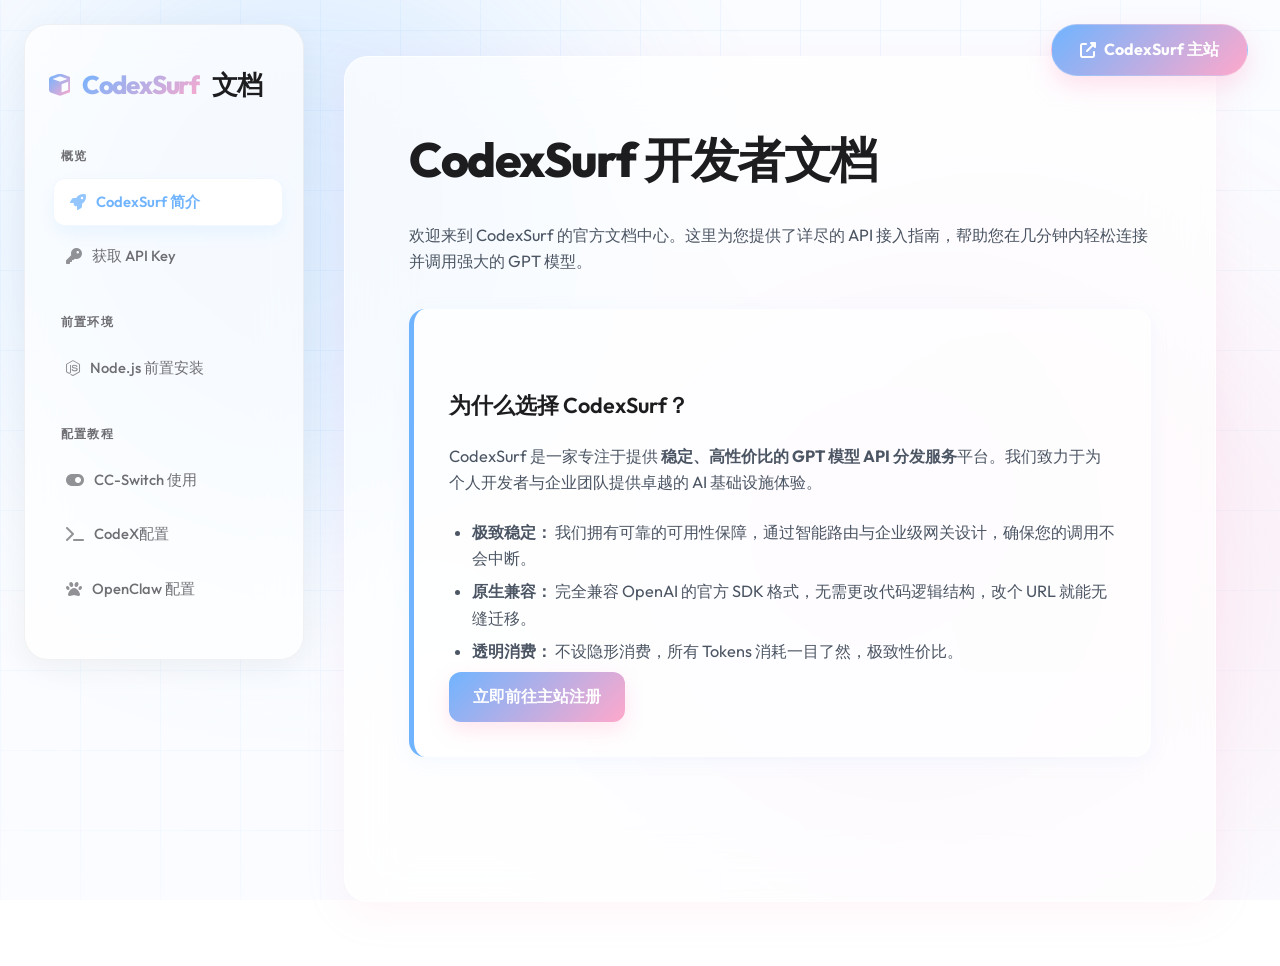
==== commit 8d7665b9: "Update Docs" ====
--- a/Docs/index.html
+++ b/Docs/index.html
@@ -3,13 +3,121 @@
 <head>
     <meta charset="UTF-8">
     <meta name="viewport" content="width=device-width, initial-scale=1.0">
-    <title>CodexSurf 文档</title>
-    <meta http-equiv="refresh" content="0; url=pages/intro.html">
+    <title>CodexSurf Docs Gateway</title>
+    <meta name="description" content="Entry page for CodexSurf documentation. Redirects to the docs home page or a requested section.">
+    <meta name="theme-color" content="#0f172a">
     <script>
-        window.location.replace("pages/intro.html");
+        (function () {
+            const pageMap = Object.freeze({
+                nodejs: "pages/nodejs.html",
+                intro: "pages/intro.html",
+                "get-started": "pages/get-started.html",
+                codex: "pages/codex.html",
+                "cc-switch": "pages/cc-switch.html",
+                openclaw: "pages/openclaw.html"
+            });
+
+            function safeDecodeHash(value) {
+                if (!value) {
+                    return "";
+                }
+
+                try {
+                    return decodeURIComponent(value);
+                } catch (error) {
+                    return value;
+                }
+            }
+
+            function resolveTarget(hashValue) {
+                if (!hashValue) {
+                    return {
+                        path: pageMap.intro,
+                        hash: ""
+                    };
+                }
+
+                if (pageMap[hashValue]) {
+                    return {
+                        path: pageMap[hashValue],
+                        hash: ""
+                    };
+                }
+
+                return {
+                    path: pageMap.intro,
+                    hash: `#${encodeURIComponent(hashValue)}`
+                };
+            }
+
+            const rawHash = window.location.hash.slice(1).trim();
+            const decodedHash = safeDecodeHash(rawHash);
+            const target = resolveTarget(decodedHash);
+            const nextUrl = new URL(target.path, window.location.href);
+
+            if (window.location.search) {
+                nextUrl.search = window.location.search;
+            }
+
+            if (target.hash) {
+                nextUrl.hash = target.hash;
+            }
+
+            window.location.replace(nextUrl.href);
+        }());
     </script>
+    <style>
+        :root {
+            color-scheme: light;
+            font-family: "Segoe UI", "PingFang SC", "Microsoft YaHei", sans-serif;
+            background: linear-gradient(135deg, #f8fafc 0%, #e2e8f0 100%);
+            color: #0f172a;
+        }
+
+        * {
+            box-sizing: border-box;
+        }
+
+        body {
+            margin: 0;
+            min-height: 100vh;
+            display: grid;
+            place-items: center;
+            padding: 24px;
+        }
+
+        .redirect-card {
+            width: min(100%, 520px);
+            padding: 28px;
+            border: 1px solid rgba(15, 23, 42, 0.08);
+            border-radius: 20px;
+            background: rgba(255, 255, 255, 0.92);
+            box-shadow: 0 20px 60px rgba(15, 23, 42, 0.10);
+        }
+
+        .redirect-card h1 {
+            margin: 0 0 10px;
+            font-size: 1.4rem;
+        }
+
+        .redirect-card p {
+            margin: 0;
+            line-height: 1.6;
+            color: #334155;
+        }
+
+        .redirect-card a {
+            color: #2563eb;
+        }
+    </style>
+    <noscript>
+        <meta http-equiv="refresh" content="0; url=pages/intro.html">
+    </noscript>
 </head>
 <body>
-    <p>正在跳转到文档首页...</p>
+    <main class="redirect-card" role="status" aria-live="polite">
+        <h1>Opening CodexSurf Docs</h1>
+        <p>If the redirect does not start automatically, open the <a href="pages/intro.html">docs home page</a>.</p>
+    </main>
 </body>
 </html>
